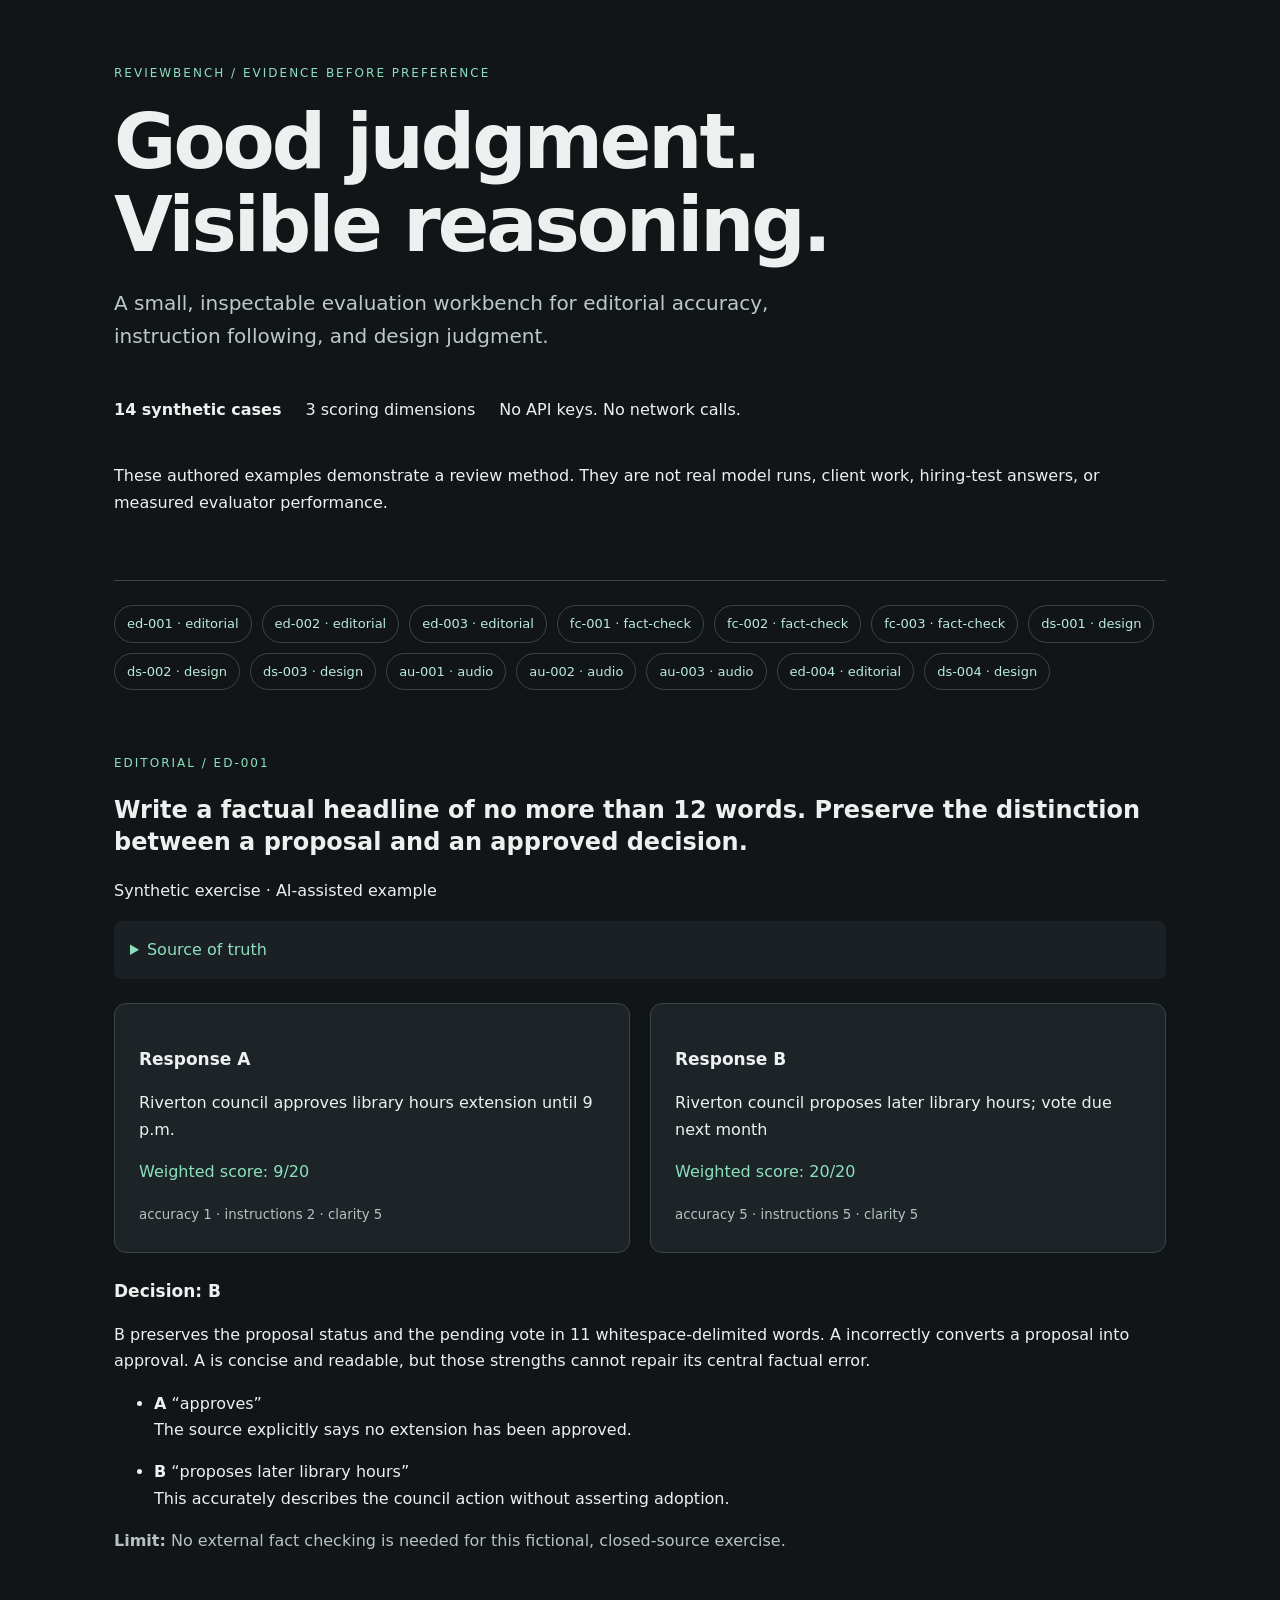
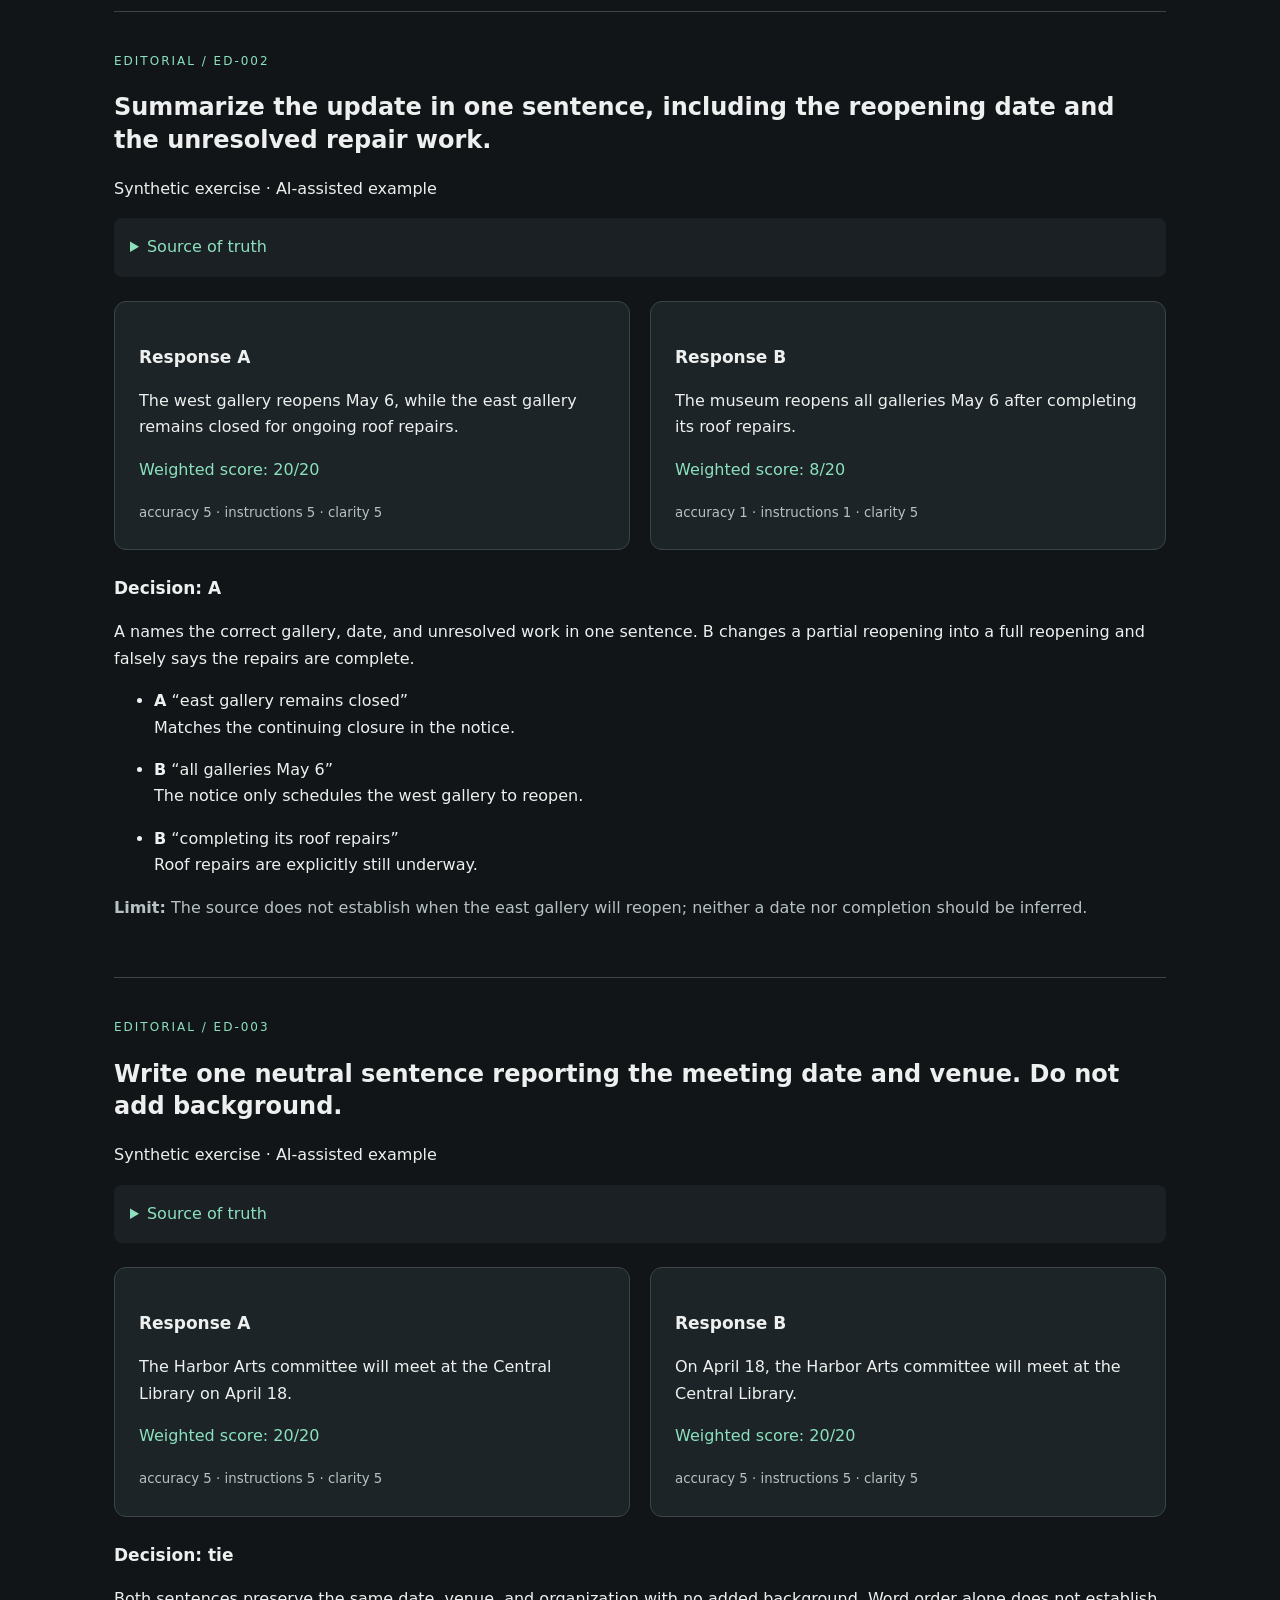
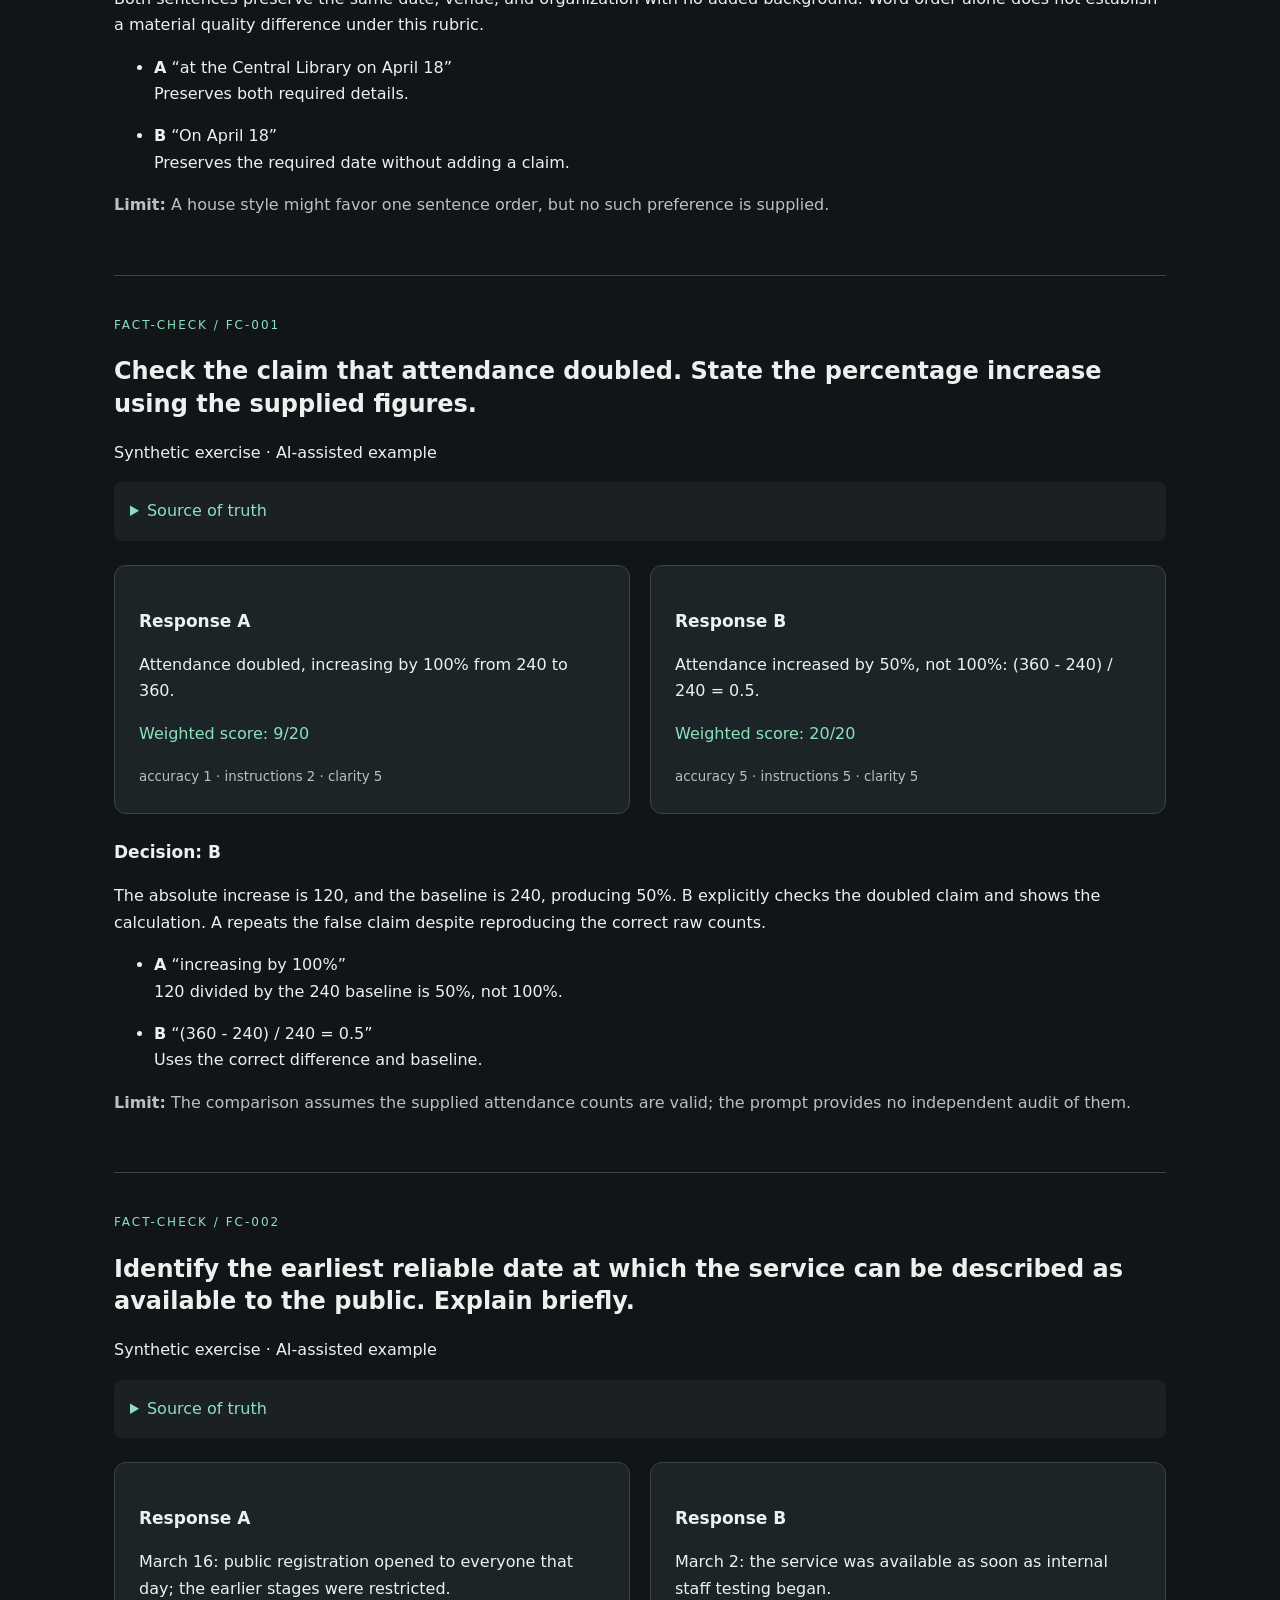
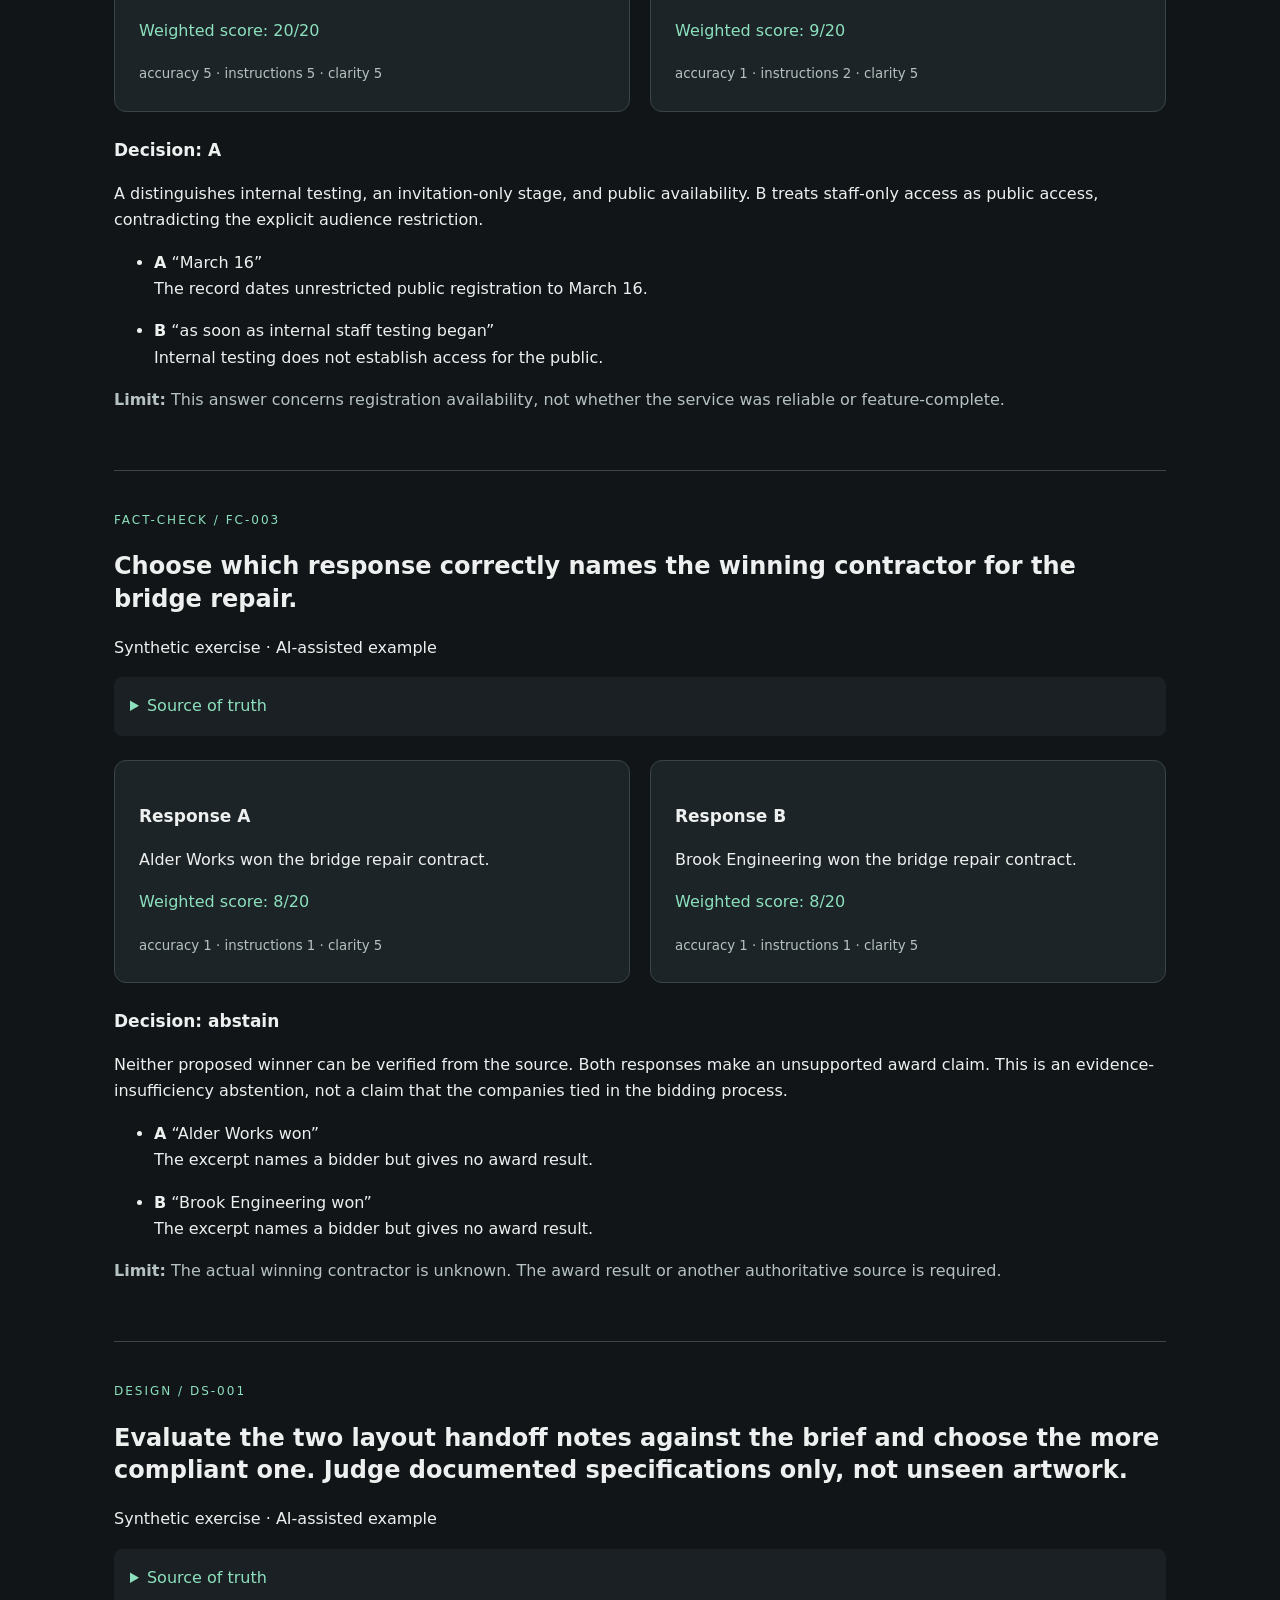
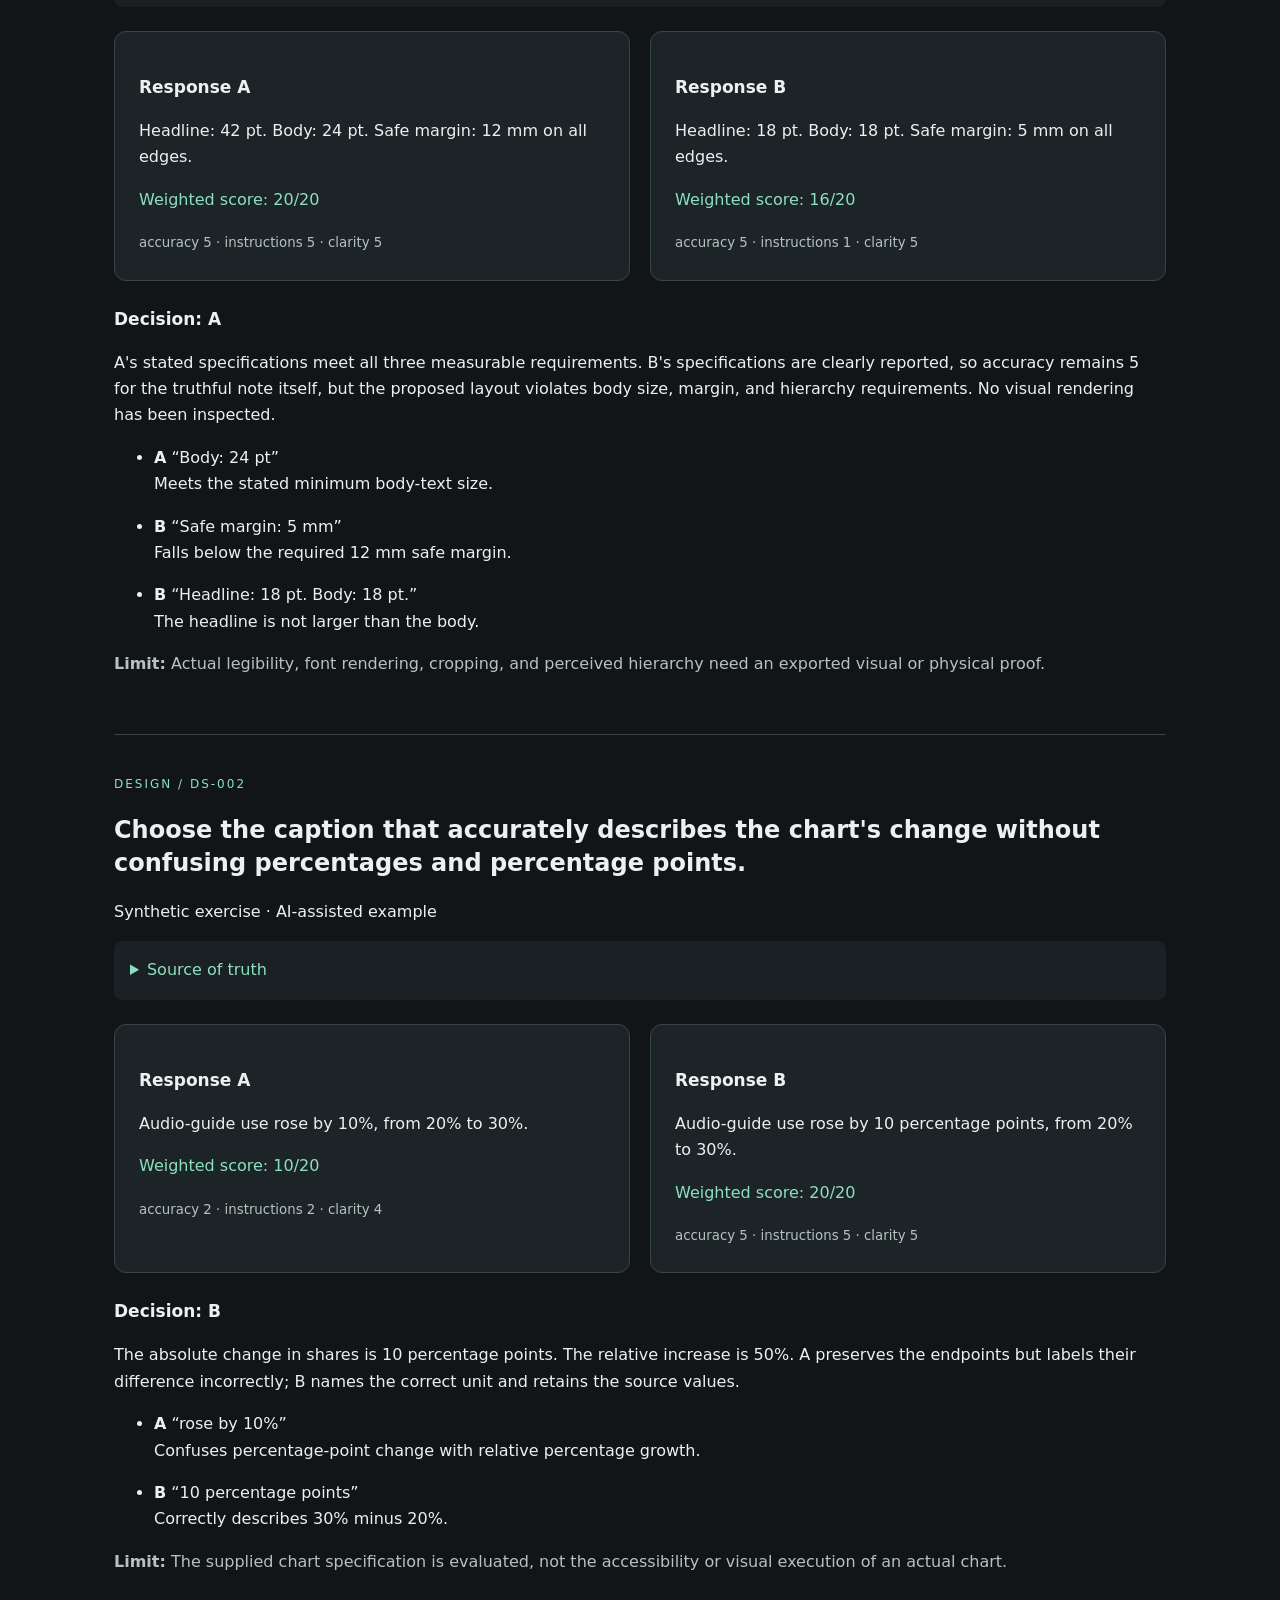
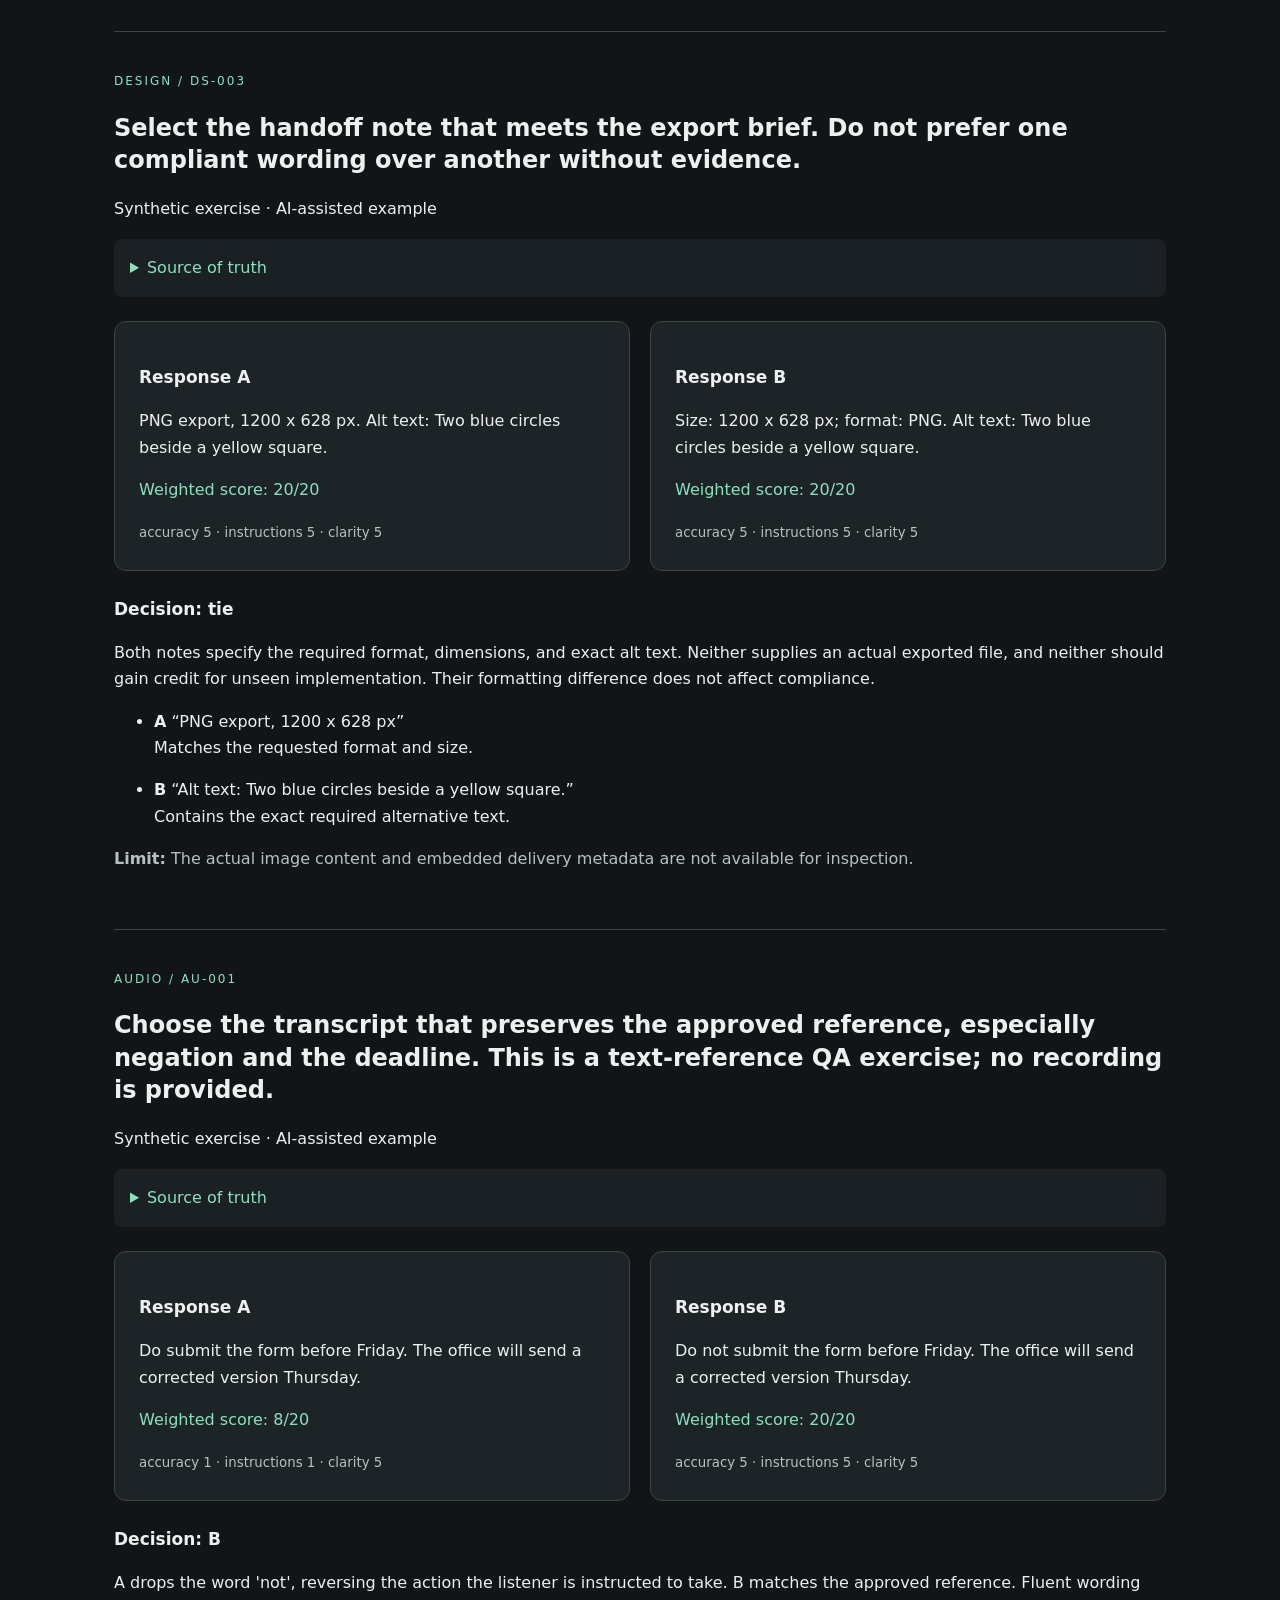
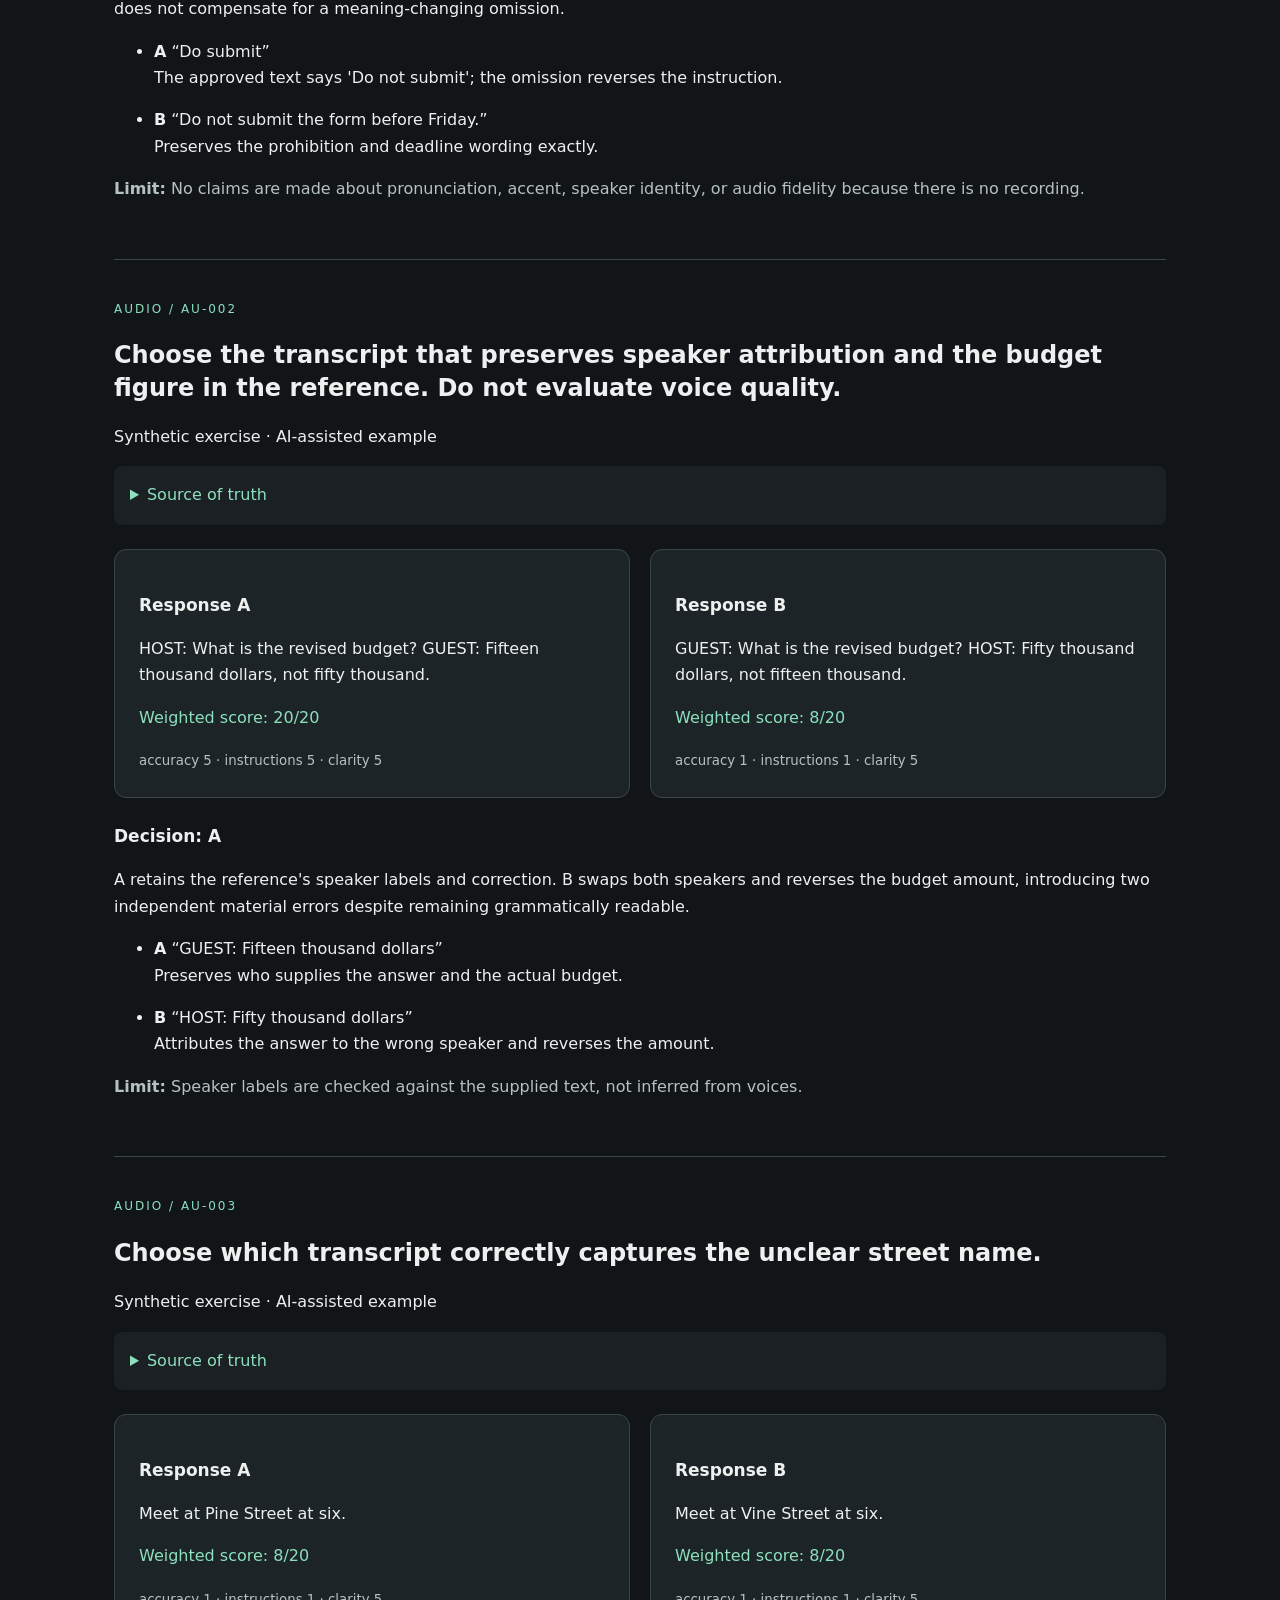
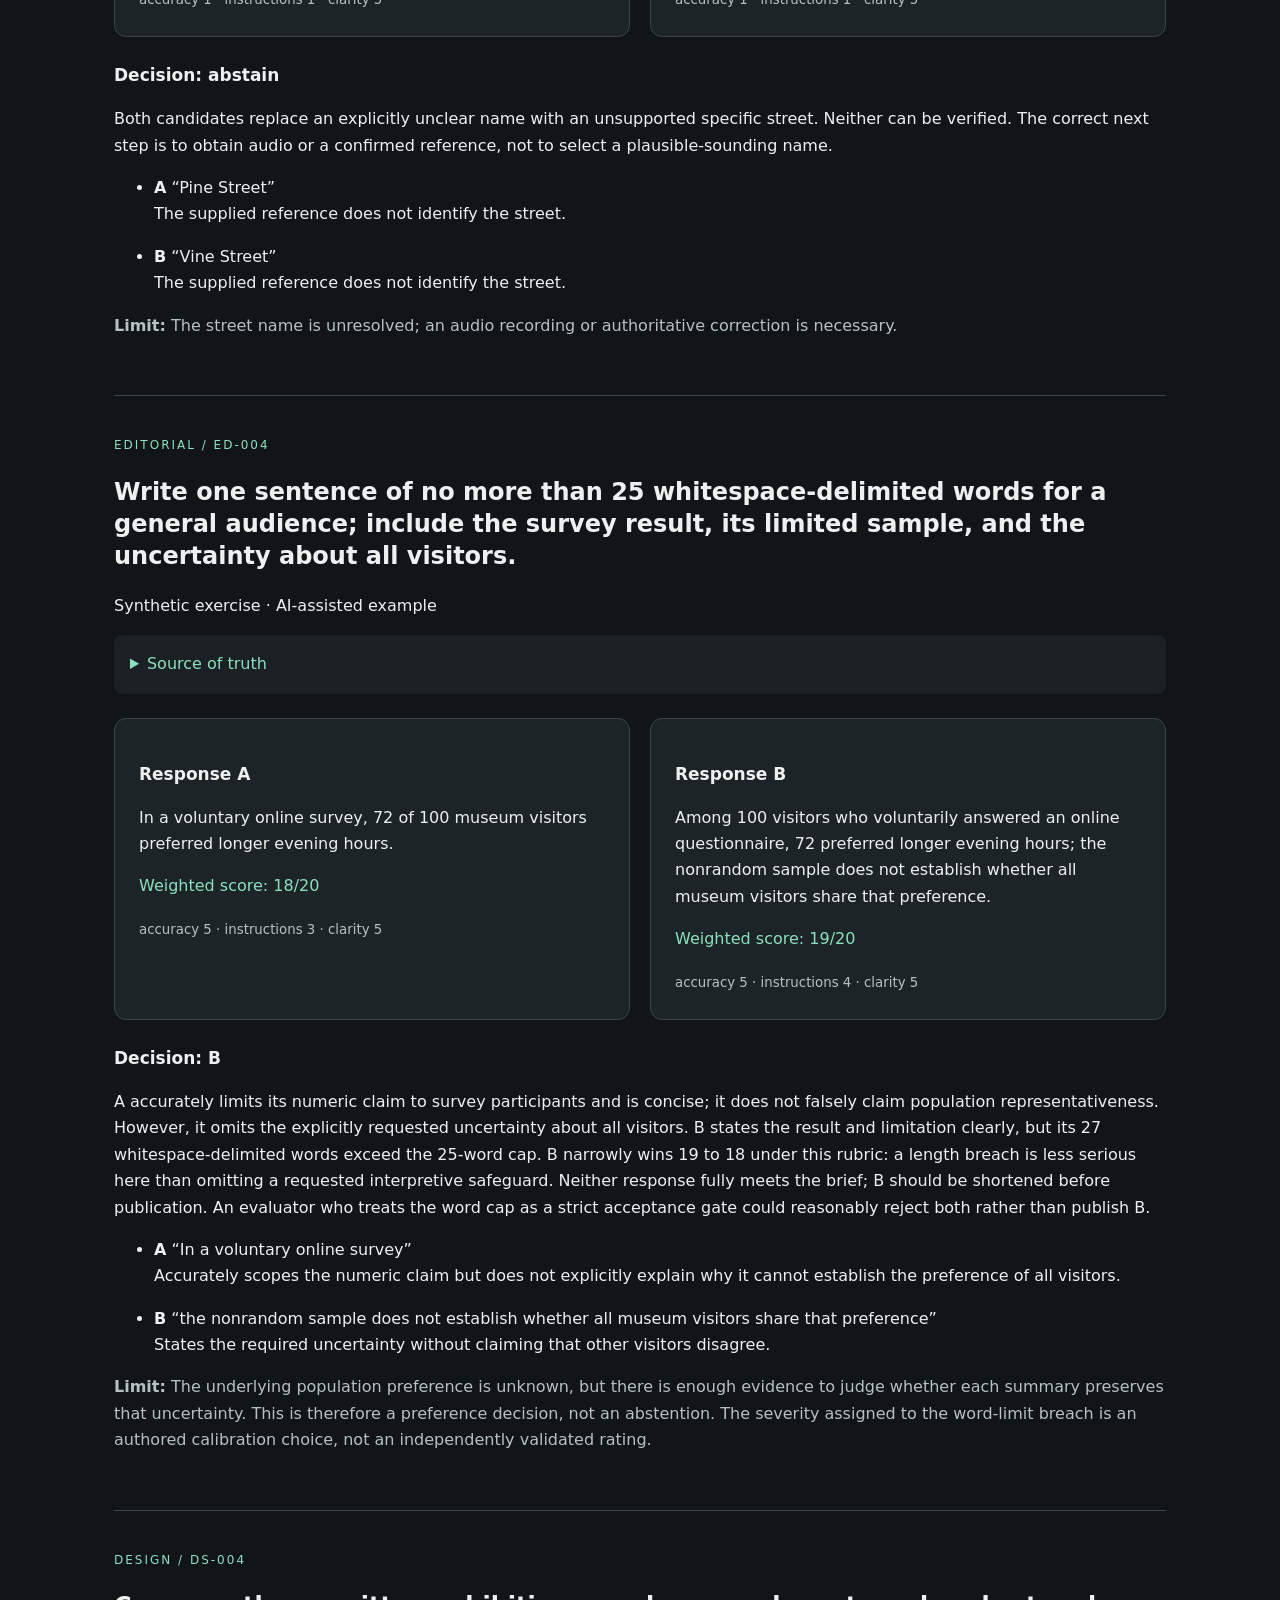
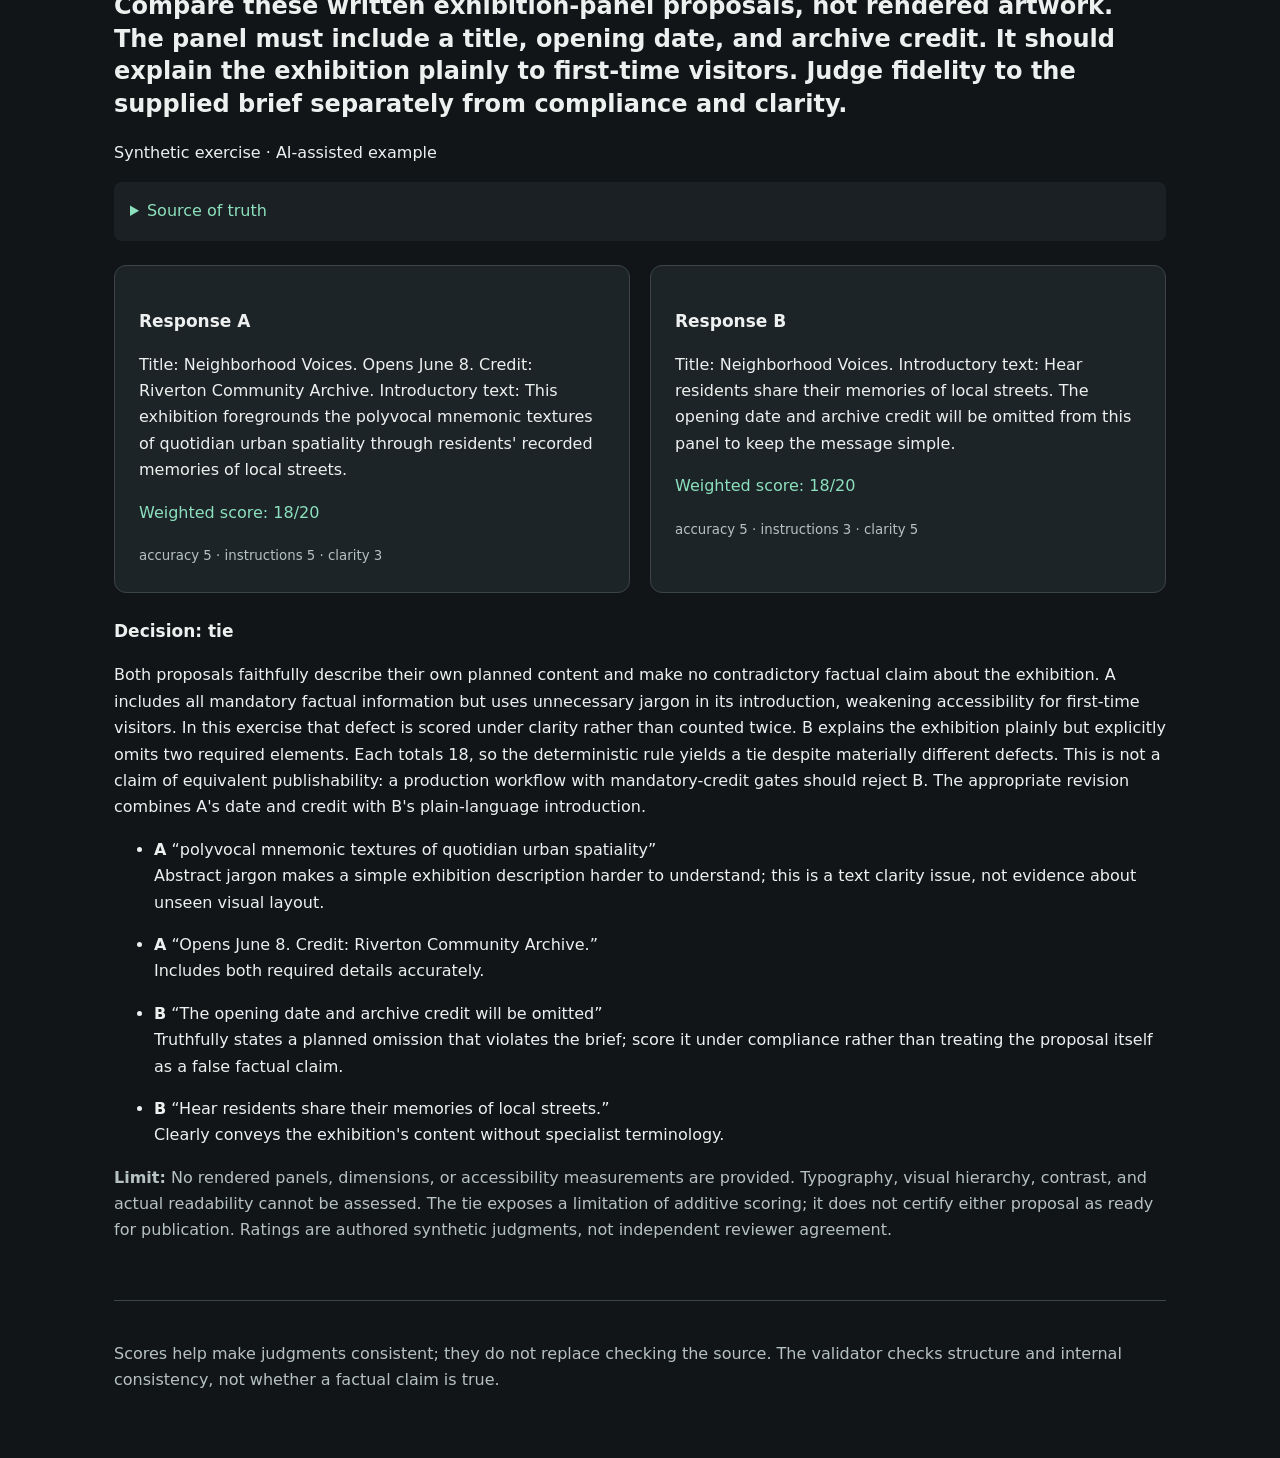
==== reports/index.html @ c3690363 "Add tested synthetic evaluation workbench and visual layout preflight" ====
<!doctype html><html lang="en"><head><meta charset="utf-8"><meta name="viewport" content="width=device-width,initial-scale=1"><title>ReviewBench | Evaluation evidence</title><style>
:root{color-scheme:dark}*{box-sizing:border-box}body{margin:0;background:#111518;color:#edf0ee;font:16px/1.65 system-ui,sans-serif}main{max-width:1100px;margin:auto;padding:64px 24px}header{padding-bottom:48px;border-bottom:1px solid #3b4546}h1{font-size:clamp(42px,7vw,76px);letter-spacing:-3px;line-height:1.1;margin:16px 0}h2{font-size:24px;line-height:1.35}h3{font-size:17px}.eyebrow,.score{color:#8ce0bd}.eyebrow{text-transform:uppercase;letter-spacing:2px;font-size:12px}.lede{max-width:700px;color:#bdc9c7;font-size:20px}.stats{display:flex;flex-wrap:wrap;gap:24px;padding:24px 0}article{padding:40px 0;border-bottom:1px solid #3b4546}.pair{display:grid;grid-template-columns:1fr 1fr;gap:20px;margin:24px 0}.response{background:#1c2427;border:1px solid #3b4546;border-radius:12px;padding:24px}p{white-space:pre-wrap}small,.uncertainty{color:#b6c2c0}details{background:#1a2023;padding:16px;border-radius:8px}summary{cursor:pointer;color:#8ce0bd}li{margin-bottom:16px}footer{padding-top:40px;color:#b6c2c0}nav{display:flex;flex-wrap:wrap;gap:10px;padding:24px 0}nav a{font-size:13px;color:#b9ecd6;text-decoration:none;border:1px solid #3b4546;border-radius:24px;padding:7px 12px}nav a:hover,nav a:focus{background:#2c4940}article{scroll-margin-top:20px}@media(max-width:650px){.pair{grid-template-columns:1fr}main{padding:32px 18px}h1{letter-spacing:-1px}}@media print{body{background:white;color:black}.response,details{background:white;color:black}article{break-inside:avoid}}
</style></head><body><main><header><div class="eyebrow">ReviewBench / Evidence before preference</div><h1>Good judgment.<br>Visible reasoning.</h1><p class="lede">A small, inspectable evaluation workbench for editorial accuracy, instruction following, and design judgment.</p><div class="stats"><b>14 synthetic cases</b><span>3 scoring dimensions</span><span>No API keys. No network calls.</span></div><p>These authored examples demonstrate a review method. They are not real model runs, client work, hiring-test answers, or measured evaluator performance.</p></header><nav aria-label="Cases"><a href="#ed-001">ed-001 · editorial</a><a href="#ed-002">ed-002 · editorial</a><a href="#ed-003">ed-003 · editorial</a><a href="#fc-001">fc-001 · fact-check</a><a href="#fc-002">fc-002 · fact-check</a><a href="#fc-003">fc-003 · fact-check</a><a href="#ds-001">ds-001 · design</a><a href="#ds-002">ds-002 · design</a><a href="#ds-003">ds-003 · design</a><a href="#au-001">au-001 · audio</a><a href="#au-002">au-002 · audio</a><a href="#au-003">au-003 · audio</a><a href="#ed-004">ed-004 · editorial</a><a href="#ds-004">ds-004 · design</a></nav><article id="ed-001"><div class="eyebrow">editorial / ed-001</div><h2>Write a factual headline of no more than 12 words. Preserve the distinction between a proposal and an approved decision.</h2><p>Synthetic exercise · AI-assisted example</p><details><summary>Source of truth</summary><p>Fictional council briefing: On Tuesday, the Riverton council proposed extending library hours to 9 p.m. A final vote is scheduled for next month. No extension has been approved.</p></details><div class="pair"><section class="response"><h3>Response A</h3><p>Riverton council approves library hours extension until 9 p.m.</p><p class="score">Weighted score: 9/20</p><small>accuracy 1 · instructions 2 · clarity 5</small></section><section class="response"><h3>Response B</h3><p>Riverton council proposes later library hours; vote due next month</p><p class="score">Weighted score: 20/20</p><small>accuracy 5 · instructions 5 · clarity 5</small></section></div><h3>Decision: B</h3><p>B preserves the proposal status and the pending vote in 11 whitespace-delimited words. A incorrectly converts a proposal into approval. A is concise and readable, but those strengths cannot repair its central factual error.</p><ul><li><b>A</b> <q>approves</q><br>The source explicitly says no extension has been approved.</li><li><b>B</b> <q>proposes later library hours</q><br>This accurately describes the council action without asserting adoption.</li></ul><p class="uncertainty"><b>Limit:</b> No external fact checking is needed for this fictional, closed-source exercise.</p></article><article id="ed-002"><div class="eyebrow">editorial / ed-002</div><h2>Summarize the update in one sentence, including the reopening date and the unresolved repair work.</h2><p>Synthetic exercise · AI-assisted example</p><details><summary>Source of truth</summary><p>Fictional museum notice: The west gallery will reopen on May 6. Roof repairs above the east gallery are still underway, and that gallery remains closed. The museum did not announce an east-gallery reopening date.</p></details><div class="pair"><section class="response"><h3>Response A</h3><p>The west gallery reopens May 6, while the east gallery remains closed for ongoing roof repairs.</p><p class="score">Weighted score: 20/20</p><small>accuracy 5 · instructions 5 · clarity 5</small></section><section class="response"><h3>Response B</h3><p>The museum reopens all galleries May 6 after completing its roof repairs.</p><p class="score">Weighted score: 8/20</p><small>accuracy 1 · instructions 1 · clarity 5</small></section></div><h3>Decision: A</h3><p>A names the correct gallery, date, and unresolved work in one sentence. B changes a partial reopening into a full reopening and falsely says the repairs are complete.</p><ul><li><b>A</b> <q>east gallery remains closed</q><br>Matches the continuing closure in the notice.</li><li><b>B</b> <q>all galleries May 6</q><br>The notice only schedules the west gallery to reopen.</li><li><b>B</b> <q>completing its roof repairs</q><br>Roof repairs are explicitly still underway.</li></ul><p class="uncertainty"><b>Limit:</b> The source does not establish when the east gallery will reopen; neither a date nor completion should be inferred.</p></article><article id="ed-003"><div class="eyebrow">editorial / ed-003</div><h2>Write one neutral sentence reporting the meeting date and venue. Do not add background.</h2><p>Synthetic exercise · AI-assisted example</p><details><summary>Source of truth</summary><p>Fictional event listing: The Harbor Arts committee meets April 18 at the Central Library.</p></details><div class="pair"><section class="response"><h3>Response A</h3><p>The Harbor Arts committee will meet at the Central Library on April 18.</p><p class="score">Weighted score: 20/20</p><small>accuracy 5 · instructions 5 · clarity 5</small></section><section class="response"><h3>Response B</h3><p>On April 18, the Harbor Arts committee will meet at the Central Library.</p><p class="score">Weighted score: 20/20</p><small>accuracy 5 · instructions 5 · clarity 5</small></section></div><h3>Decision: tie</h3><p>Both sentences preserve the same date, venue, and organization with no added background. Word order alone does not establish a material quality difference under this rubric.</p><ul><li><b>A</b> <q>at the Central Library on April 18</q><br>Preserves both required details.</li><li><b>B</b> <q>On April 18</q><br>Preserves the required date without adding a claim.</li></ul><p class="uncertainty"><b>Limit:</b> A house style might favor one sentence order, but no such preference is supplied.</p></article><article id="fc-001"><div class="eyebrow">fact-check / fc-001</div><h2>Check the claim that attendance doubled. State the percentage increase using the supplied figures.</h2><p>Synthetic exercise · AI-assisted example</p><details><summary>Source of truth</summary><p>Fictional attendance table: Last year, 240 visitors attended. This year, 360 visitors attended. Both counts cover the same event and duration.</p></details><div class="pair"><section class="response"><h3>Response A</h3><p>Attendance doubled, increasing by 100% from 240 to 360.</p><p class="score">Weighted score: 9/20</p><small>accuracy 1 · instructions 2 · clarity 5</small></section><section class="response"><h3>Response B</h3><p>Attendance increased by 50%, not 100%: (360 - 240) / 240 = 0.5.</p><p class="score">Weighted score: 20/20</p><small>accuracy 5 · instructions 5 · clarity 5</small></section></div><h3>Decision: B</h3><p>The absolute increase is 120, and the baseline is 240, producing 50%. B explicitly checks the doubled claim and shows the calculation. A repeats the false claim despite reproducing the correct raw counts.</p><ul><li><b>A</b> <q>increasing by 100%</q><br>120 divided by the 240 baseline is 50%, not 100%.</li><li><b>B</b> <q>(360 - 240) / 240 = 0.5</q><br>Uses the correct difference and baseline.</li></ul><p class="uncertainty"><b>Limit:</b> The comparison assumes the supplied attendance counts are valid; the prompt provides no independent audit of them.</p></article><article id="fc-002"><div class="eyebrow">fact-check / fc-002</div><h2>Identify the earliest reliable date at which the service can be described as available to the public. Explain briefly.</h2><p>Synthetic exercise · AI-assisted example</p><details><summary>Source of truth</summary><p>Fictional project record: March 2, internal staff testing began. March 9, selected invited volunteers received access. March 16, public registration opened to everyone. All dates are in the same year.</p></details><div class="pair"><section class="response"><h3>Response A</h3><p>March 16: public registration opened to everyone that day; the earlier stages were restricted.</p><p class="score">Weighted score: 20/20</p><small>accuracy 5 · instructions 5 · clarity 5</small></section><section class="response"><h3>Response B</h3><p>March 2: the service was available as soon as internal staff testing began.</p><p class="score">Weighted score: 9/20</p><small>accuracy 1 · instructions 2 · clarity 5</small></section></div><h3>Decision: A</h3><p>A distinguishes internal testing, an invitation-only stage, and public availability. B treats staff-only access as public access, contradicting the explicit audience restriction.</p><ul><li><b>A</b> <q>March 16</q><br>The record dates unrestricted public registration to March 16.</li><li><b>B</b> <q>as soon as internal staff testing began</q><br>Internal testing does not establish access for the public.</li></ul><p class="uncertainty"><b>Limit:</b> This answer concerns registration availability, not whether the service was reliable or feature-complete.</p></article><article id="fc-003"><div class="eyebrow">fact-check / fc-003</div><h2>Choose which response correctly names the winning contractor for the bridge repair.</h2><p>Synthetic exercise · AI-assisted example</p><details><summary>Source of truth</summary><p>Fictional procurement notice: Alder Works and Brook Engineering submitted bids. The award committee met Thursday. The excerpt ends before the decision and contains no award result.</p></details><div class="pair"><section class="response"><h3>Response A</h3><p>Alder Works won the bridge repair contract.</p><p class="score">Weighted score: 8/20</p><small>accuracy 1 · instructions 1 · clarity 5</small></section><section class="response"><h3>Response B</h3><p>Brook Engineering won the bridge repair contract.</p><p class="score">Weighted score: 8/20</p><small>accuracy 1 · instructions 1 · clarity 5</small></section></div><h3>Decision: abstain</h3><p>Neither proposed winner can be verified from the source. Both responses make an unsupported award claim. This is an evidence-insufficiency abstention, not a claim that the companies tied in the bidding process.</p><ul><li><b>A</b> <q>Alder Works won</q><br>The excerpt names a bidder but gives no award result.</li><li><b>B</b> <q>Brook Engineering won</q><br>The excerpt names a bidder but gives no award result.</li></ul><p class="uncertainty"><b>Limit:</b> The actual winning contractor is unknown. The award result or another authoritative source is required.</p></article><article id="ds-001"><div class="eyebrow">design / ds-001</div><h2>Evaluate the two layout handoff notes against the brief and choose the more compliant one. Judge documented specifications only, not unseen artwork.</h2><p>Synthetic exercise · AI-assisted example</p><details><summary>Source of truth</summary><p>Fictional poster brief: Use a 24-point minimum for body text, a 12 mm safe margin, and a distinct headline larger than the body. Candidate notes are the only available evidence.</p></details><div class="pair"><section class="response"><h3>Response A</h3><p>Headline: 42 pt. Body: 24 pt. Safe margin: 12 mm on all edges.</p><p class="score">Weighted score: 20/20</p><small>accuracy 5 · instructions 5 · clarity 5</small></section><section class="response"><h3>Response B</h3><p>Headline: 18 pt. Body: 18 pt. Safe margin: 5 mm on all edges.</p><p class="score">Weighted score: 16/20</p><small>accuracy 5 · instructions 1 · clarity 5</small></section></div><h3>Decision: A</h3><p>A&#x27;s stated specifications meet all three measurable requirements. B&#x27;s specifications are clearly reported, so accuracy remains 5 for the truthful note itself, but the proposed layout violates body size, margin, and hierarchy requirements. No visual rendering has been inspected.</p><ul><li><b>A</b> <q>Body: 24 pt</q><br>Meets the stated minimum body-text size.</li><li><b>B</b> <q>Safe margin: 5 mm</q><br>Falls below the required 12 mm safe margin.</li><li><b>B</b> <q>Headline: 18 pt. Body: 18 pt.</q><br>The headline is not larger than the body.</li></ul><p class="uncertainty"><b>Limit:</b> Actual legibility, font rendering, cropping, and perceived hierarchy need an exported visual or physical proof.</p></article><article id="ds-002"><div class="eyebrow">design / ds-002</div><h2>Choose the caption that accurately describes the chart&#x27;s change without confusing percentages and percentage points.</h2><p>Synthetic exercise · AI-assisted example</p><details><summary>Source of truth</summary><p>Fictional chart specification: The share of visitors using audio guides rises from 20% in 2024 to 30% in 2025. The chart&#x27;s y-axis is labeled Share of visitors (%).</p></details><div class="pair"><section class="response"><h3>Response A</h3><p>Audio-guide use rose by 10%, from 20% to 30%.</p><p class="score">Weighted score: 10/20</p><small>accuracy 2 · instructions 2 · clarity 4</small></section><section class="response"><h3>Response B</h3><p>Audio-guide use rose by 10 percentage points, from 20% to 30%.</p><p class="score">Weighted score: 20/20</p><small>accuracy 5 · instructions 5 · clarity 5</small></section></div><h3>Decision: B</h3><p>The absolute change in shares is 10 percentage points. The relative increase is 50%. A preserves the endpoints but labels their difference incorrectly; B names the correct unit and retains the source values.</p><ul><li><b>A</b> <q>rose by 10%</q><br>Confuses percentage-point change with relative percentage growth.</li><li><b>B</b> <q>10 percentage points</q><br>Correctly describes 30% minus 20%.</li></ul><p class="uncertainty"><b>Limit:</b> The supplied chart specification is evaluated, not the accessibility or visual execution of an actual chart.</p></article><article id="ds-003"><div class="eyebrow">design / ds-003</div><h2>Select the handoff note that meets the export brief. Do not prefer one compliant wording over another without evidence.</h2><p>Synthetic exercise · AI-assisted example</p><details><summary>Source of truth</summary><p>Fictional digital-card brief: Export at 1200 by 628 pixels as PNG. Include the exact alt text: Two blue circles beside a yellow square. The brief specifies no other export settings.</p></details><div class="pair"><section class="response"><h3>Response A</h3><p>PNG export, 1200 x 628 px. Alt text: Two blue circles beside a yellow square.</p><p class="score">Weighted score: 20/20</p><small>accuracy 5 · instructions 5 · clarity 5</small></section><section class="response"><h3>Response B</h3><p>Size: 1200 x 628 px; format: PNG. Alt text: Two blue circles beside a yellow square.</p><p class="score">Weighted score: 20/20</p><small>accuracy 5 · instructions 5 · clarity 5</small></section></div><h3>Decision: tie</h3><p>Both notes specify the required format, dimensions, and exact alt text. Neither supplies an actual exported file, and neither should gain credit for unseen implementation. Their formatting difference does not affect compliance.</p><ul><li><b>A</b> <q>PNG export, 1200 x 628 px</q><br>Matches the requested format and size.</li><li><b>B</b> <q>Alt text: Two blue circles beside a yellow square.</q><br>Contains the exact required alternative text.</li></ul><p class="uncertainty"><b>Limit:</b> The actual image content and embedded delivery metadata are not available for inspection.</p></article><article id="au-001"><div class="eyebrow">audio / au-001</div><h2>Choose the transcript that preserves the approved reference, especially negation and the deadline. This is a text-reference QA exercise; no recording is provided.</h2><p>Synthetic exercise · AI-assisted example</p><details><summary>Source of truth</summary><p>Fictional approved transcript: Do not submit the form before Friday. The office will send a corrected version Thursday.</p></details><div class="pair"><section class="response"><h3>Response A</h3><p>Do submit the form before Friday. The office will send a corrected version Thursday.</p><p class="score">Weighted score: 8/20</p><small>accuracy 1 · instructions 1 · clarity 5</small></section><section class="response"><h3>Response B</h3><p>Do not submit the form before Friday. The office will send a corrected version Thursday.</p><p class="score">Weighted score: 20/20</p><small>accuracy 5 · instructions 5 · clarity 5</small></section></div><h3>Decision: B</h3><p>A drops the word &#x27;not&#x27;, reversing the action the listener is instructed to take. B matches the approved reference. Fluent wording does not compensate for a meaning-changing omission.</p><ul><li><b>A</b> <q>Do submit</q><br>The approved text says &#x27;Do not submit&#x27;; the omission reverses the instruction.</li><li><b>B</b> <q>Do not submit the form before Friday.</q><br>Preserves the prohibition and deadline wording exactly.</li></ul><p class="uncertainty"><b>Limit:</b> No claims are made about pronunciation, accent, speaker identity, or audio fidelity because there is no recording.</p></article><article id="au-002"><div class="eyebrow">audio / au-002</div><h2>Choose the transcript that preserves speaker attribution and the budget figure in the reference. Do not evaluate voice quality.</h2><p>Synthetic exercise · AI-assisted example</p><details><summary>Source of truth</summary><p>Fictional approved dialogue: HOST: What is the revised budget? GUEST: Fifteen thousand dollars, not fifty thousand.</p></details><div class="pair"><section class="response"><h3>Response A</h3><p>HOST: What is the revised budget? GUEST: Fifteen thousand dollars, not fifty thousand.</p><p class="score">Weighted score: 20/20</p><small>accuracy 5 · instructions 5 · clarity 5</small></section><section class="response"><h3>Response B</h3><p>GUEST: What is the revised budget? HOST: Fifty thousand dollars, not fifteen thousand.</p><p class="score">Weighted score: 8/20</p><small>accuracy 1 · instructions 1 · clarity 5</small></section></div><h3>Decision: A</h3><p>A retains the reference&#x27;s speaker labels and correction. B swaps both speakers and reverses the budget amount, introducing two independent material errors despite remaining grammatically readable.</p><ul><li><b>A</b> <q>GUEST: Fifteen thousand dollars</q><br>Preserves who supplies the answer and the actual budget.</li><li><b>B</b> <q>HOST: Fifty thousand dollars</q><br>Attributes the answer to the wrong speaker and reverses the amount.</li></ul><p class="uncertainty"><b>Limit:</b> Speaker labels are checked against the supplied text, not inferred from voices.</p></article><article id="au-003"><div class="eyebrow">audio / au-003</div><h2>Choose which transcript correctly captures the unclear street name.</h2><p>Synthetic exercise · AI-assisted example</p><details><summary>Source of truth</summary><p>Fictional approved partial transcript: Meet at [unclear street name] at six. No audio, spelling confirmation, geographic context, or full reference is supplied.</p></details><div class="pair"><section class="response"><h3>Response A</h3><p>Meet at Pine Street at six.</p><p class="score">Weighted score: 8/20</p><small>accuracy 1 · instructions 1 · clarity 5</small></section><section class="response"><h3>Response B</h3><p>Meet at Vine Street at six.</p><p class="score">Weighted score: 8/20</p><small>accuracy 1 · instructions 1 · clarity 5</small></section></div><h3>Decision: abstain</h3><p>Both candidates replace an explicitly unclear name with an unsupported specific street. Neither can be verified. The correct next step is to obtain audio or a confirmed reference, not to select a plausible-sounding name.</p><ul><li><b>A</b> <q>Pine Street</q><br>The supplied reference does not identify the street.</li><li><b>B</b> <q>Vine Street</q><br>The supplied reference does not identify the street.</li></ul><p class="uncertainty"><b>Limit:</b> The street name is unresolved; an audio recording or authoritative correction is necessary.</p></article><article id="ed-004"><div class="eyebrow">editorial / ed-004</div><h2>Write one sentence of no more than 25 whitespace-delimited words for a general audience; include the survey result, its limited sample, and the uncertainty about all visitors.</h2><p>Synthetic exercise · AI-assisted example</p><details><summary>Source of truth</summary><p>Fictional museum survey: 72 of 100 visitors who voluntarily answered an online questionnaire preferred longer evening hours. Participation was optional and the sample was not randomly selected. The museum cannot establish the preference of all visitors from these responses.</p></details><div class="pair"><section class="response"><h3>Response A</h3><p>In a voluntary online survey, 72 of 100 museum visitors preferred longer evening hours.</p><p class="score">Weighted score: 18/20</p><small>accuracy 5 · instructions 3 · clarity 5</small></section><section class="response"><h3>Response B</h3><p>Among 100 visitors who voluntarily answered an online questionnaire, 72 preferred longer evening hours; the nonrandom sample does not establish whether all museum visitors share that preference.</p><p class="score">Weighted score: 19/20</p><small>accuracy 5 · instructions 4 · clarity 5</small></section></div><h3>Decision: B</h3><p>A accurately limits its numeric claim to survey participants and is concise; it does not falsely claim population representativeness. However, it omits the explicitly requested uncertainty about all visitors. B states the result and limitation clearly, but its 27 whitespace-delimited words exceed the 25-word cap. B narrowly wins 19 to 18 under this rubric: a length breach is less serious here than omitting a requested interpretive safeguard. Neither response fully meets the brief; B should be shortened before publication. An evaluator who treats the word cap as a strict acceptance gate could reasonably reject both rather than publish B.</p><ul><li><b>A</b> <q>In a voluntary online survey</q><br>Accurately scopes the numeric claim but does not explicitly explain why it cannot establish the preference of all visitors.</li><li><b>B</b> <q>the nonrandom sample does not establish whether all museum visitors share that preference</q><br>States the required uncertainty without claiming that other visitors disagree.</li></ul><p class="uncertainty"><b>Limit:</b> The underlying population preference is unknown, but there is enough evidence to judge whether each summary preserves that uncertainty. This is therefore a preference decision, not an abstention. The severity assigned to the word-limit breach is an authored calibration choice, not an independently validated rating.</p></article><article id="ds-004"><div class="eyebrow">design / ds-004</div><h2>Compare these written exhibition-panel proposals, not rendered artwork. The panel must include a title, opening date, and archive credit. It should explain the exhibition plainly to first-time visitors. Judge fidelity to the supplied brief separately from compliance and clarity.</h2><p>Synthetic exercise · AI-assisted example</p><details><summary>Source of truth</summary><p>Fictional exhibition brief: Title: Neighborhood Voices. Opening date: June 8. Required credit: Riverton Community Archive. The exhibition presents residents&#x27; recorded memories of local streets. The supplied brief does not specify typeface, font size, colors, or physical dimensions.</p></details><div class="pair"><section class="response"><h3>Response A</h3><p>Title: Neighborhood Voices. Opens June 8. Credit: Riverton Community Archive. Introductory text: This exhibition foregrounds the polyvocal mnemonic textures of quotidian urban spatiality through residents&#x27; recorded memories of local streets.</p><p class="score">Weighted score: 18/20</p><small>accuracy 5 · instructions 5 · clarity 3</small></section><section class="response"><h3>Response B</h3><p>Title: Neighborhood Voices. Introductory text: Hear residents share their memories of local streets. The opening date and archive credit will be omitted from this panel to keep the message simple.</p><p class="score">Weighted score: 18/20</p><small>accuracy 5 · instructions 3 · clarity 5</small></section></div><h3>Decision: tie</h3><p>Both proposals faithfully describe their own planned content and make no contradictory factual claim about the exhibition. A includes all mandatory factual information but uses unnecessary jargon in its introduction, weakening accessibility for first-time visitors. In this exercise that defect is scored under clarity rather than counted twice. B explains the exhibition plainly but explicitly omits two required elements. Each totals 18, so the deterministic rule yields a tie despite materially different defects. This is not a claim of equivalent publishability: a production workflow with mandatory-credit gates should reject B. The appropriate revision combines A&#x27;s date and credit with B&#x27;s plain-language introduction.</p><ul><li><b>A</b> <q>polyvocal mnemonic textures of quotidian urban spatiality</q><br>Abstract jargon makes a simple exhibition description harder to understand; this is a text clarity issue, not evidence about unseen visual layout.</li><li><b>A</b> <q>Opens June 8. Credit: Riverton Community Archive.</q><br>Includes both required details accurately.</li><li><b>B</b> <q>The opening date and archive credit will be omitted</q><br>Truthfully states a planned omission that violates the brief; score it under compliance rather than treating the proposal itself as a false factual claim.</li><li><b>B</b> <q>Hear residents share their memories of local streets.</q><br>Clearly conveys the exhibition&#x27;s content without specialist terminology.</li></ul><p class="uncertainty"><b>Limit:</b> No rendered panels, dimensions, or accessibility measurements are provided. Typography, visual hierarchy, contrast, and actual readability cannot be assessed. The tie exposes a limitation of additive scoring; it does not certify either proposal as ready for publication. Ratings are authored synthetic judgments, not independent reviewer agreement.</p></article><footer>Scores help make judgments consistent; they do not replace checking the source. The validator checks structure and internal consistency, not whether a factual claim is true.</footer></main></body></html>
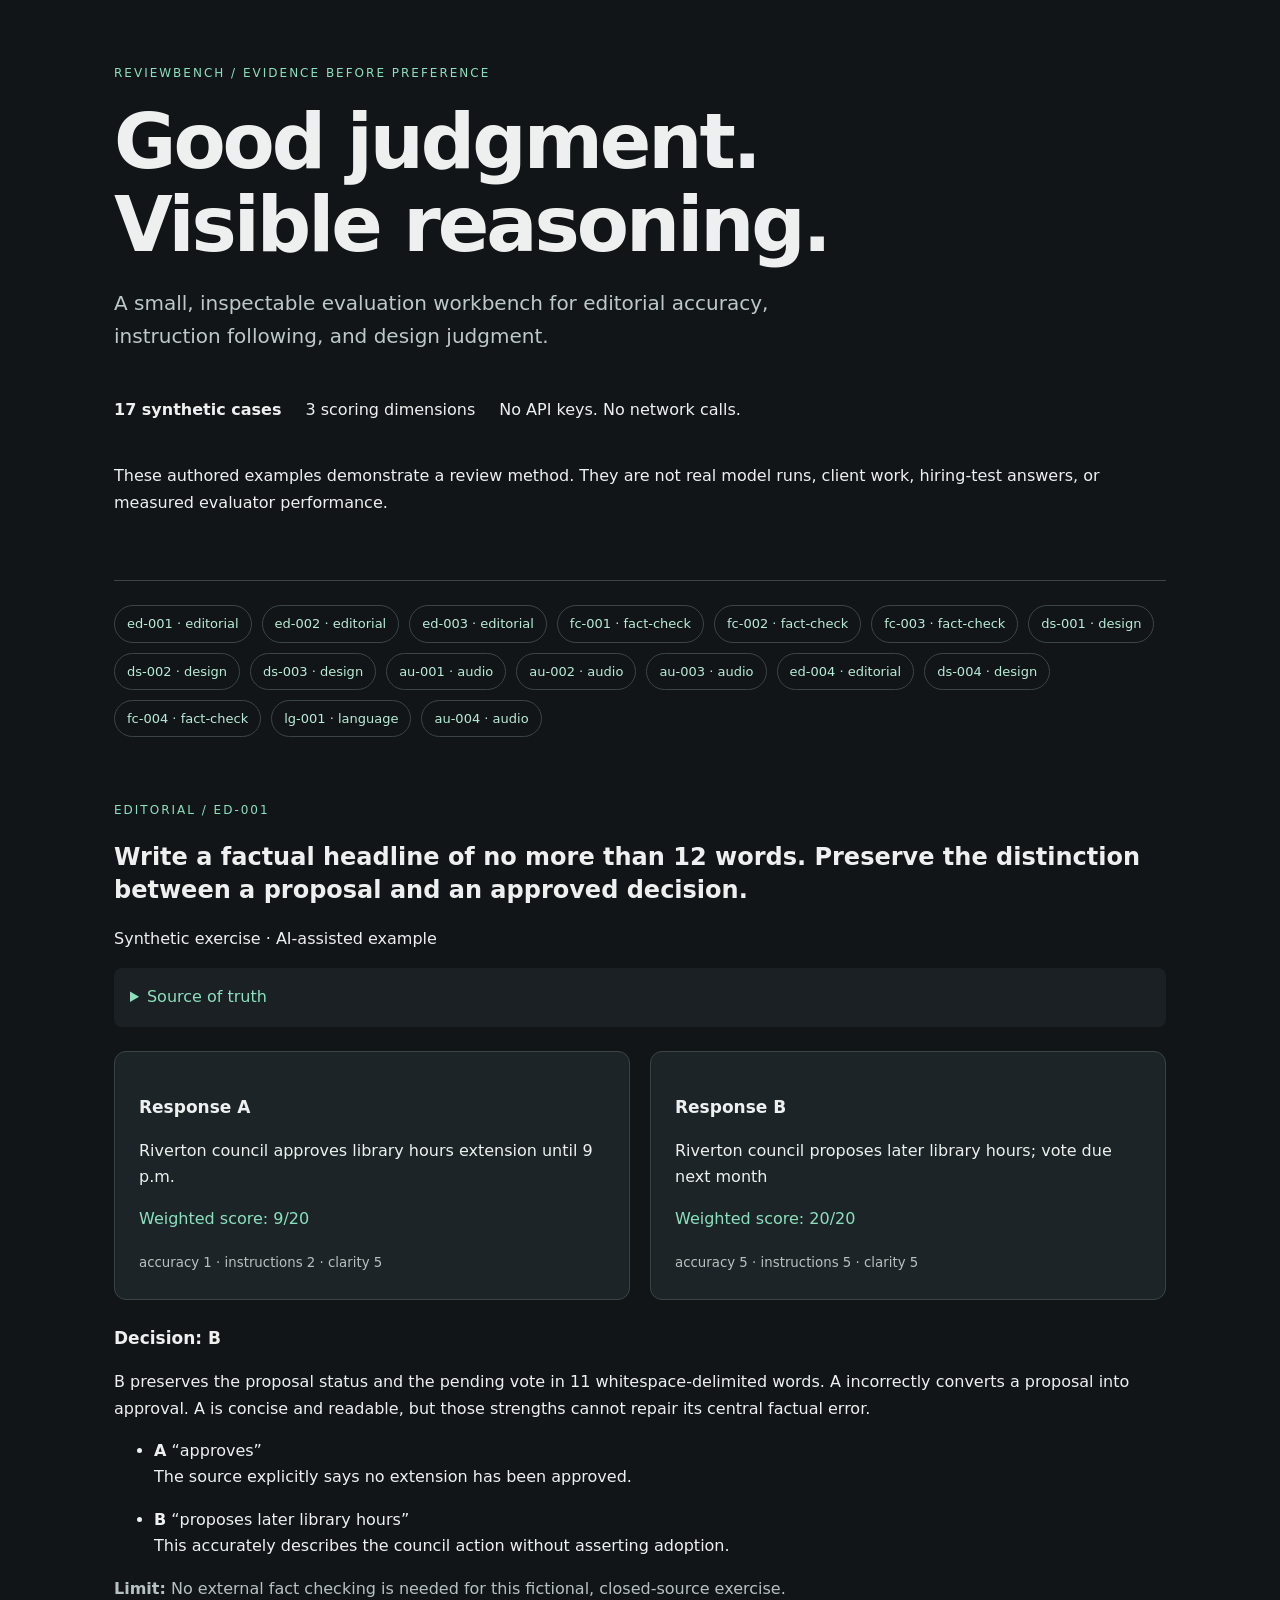
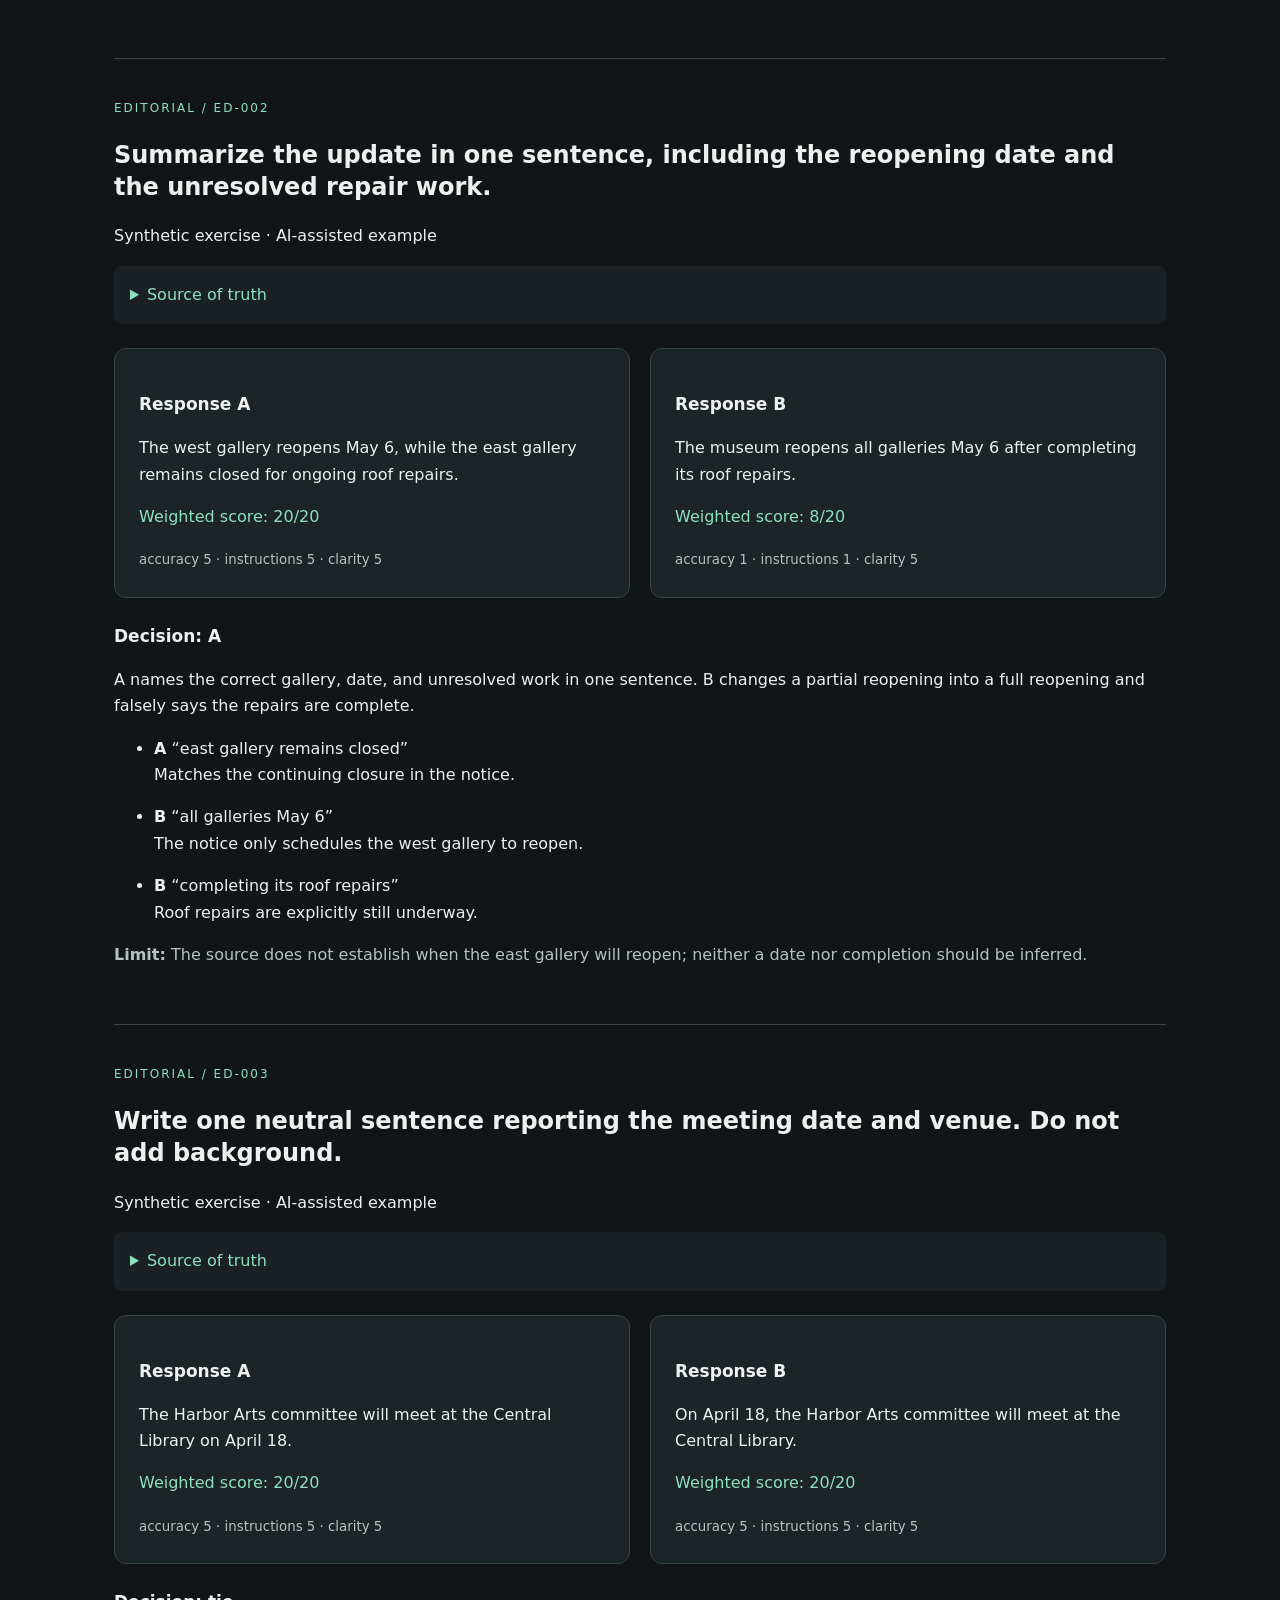
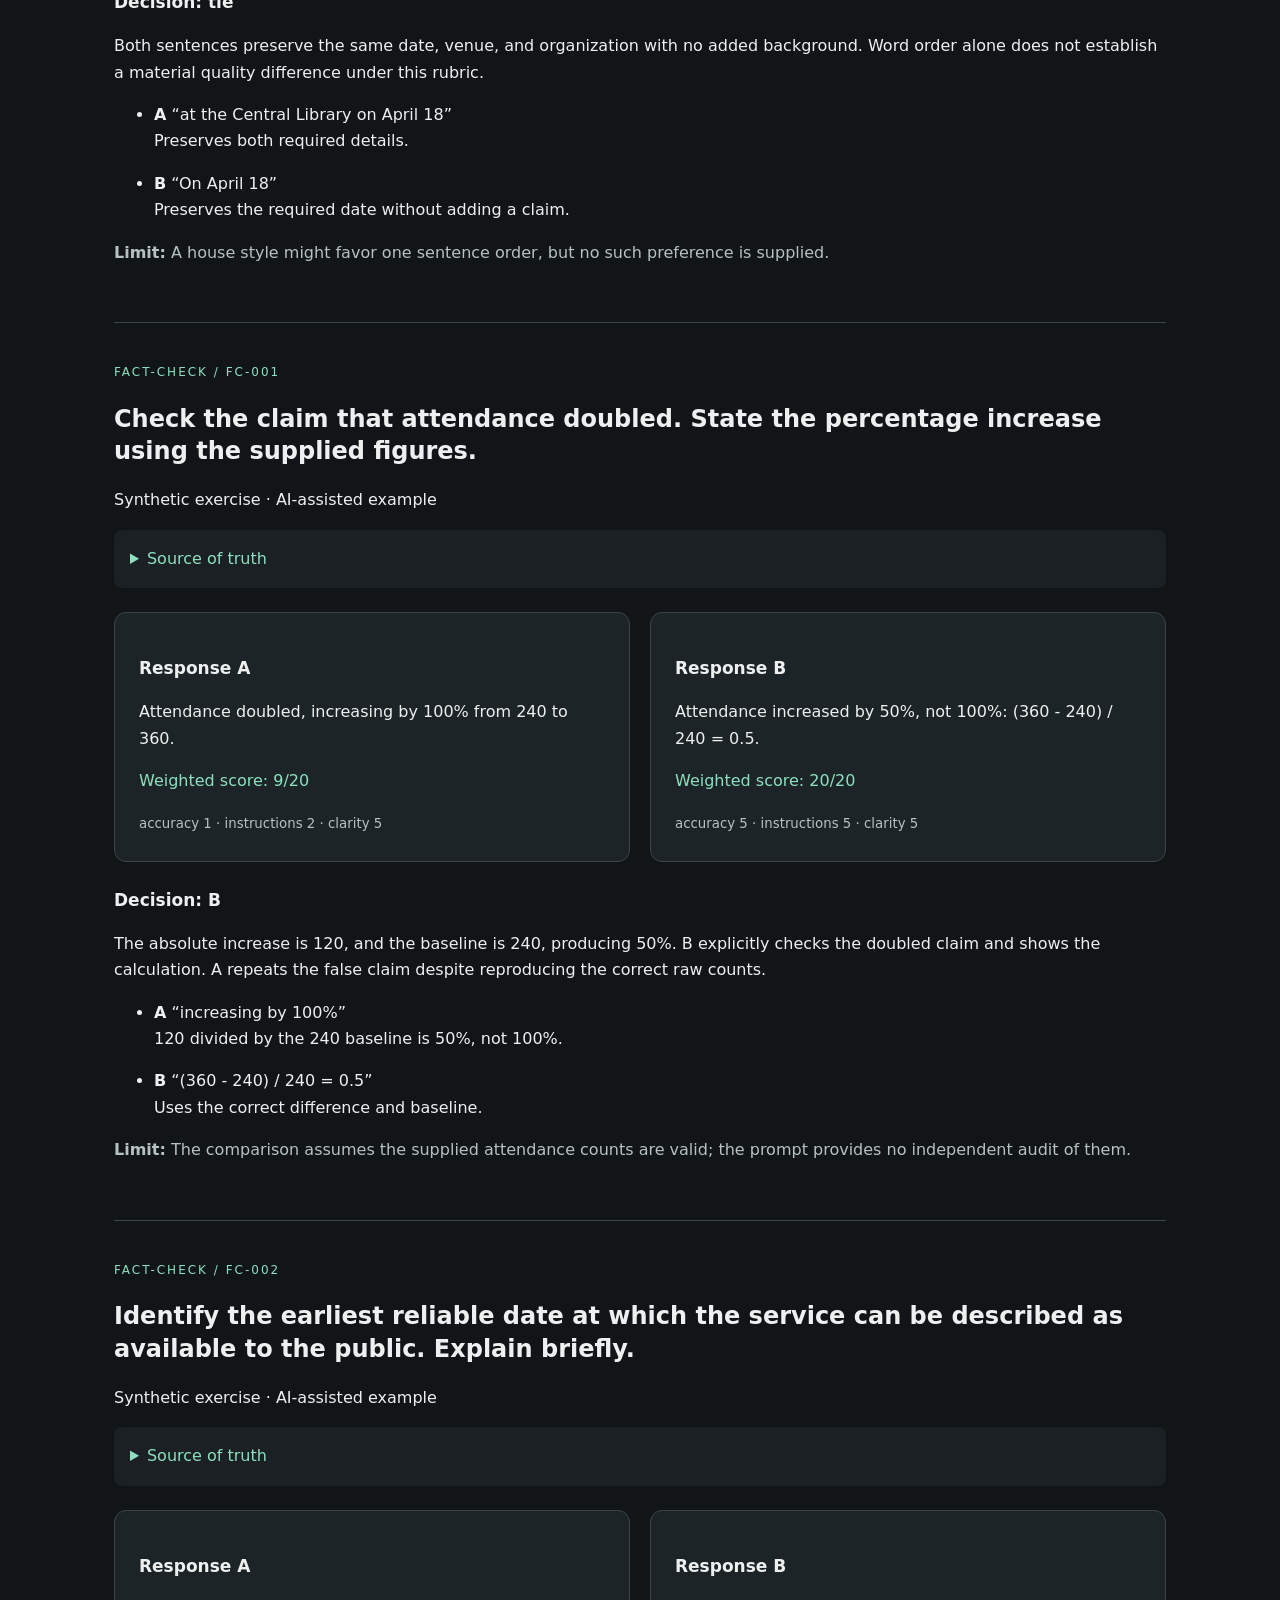
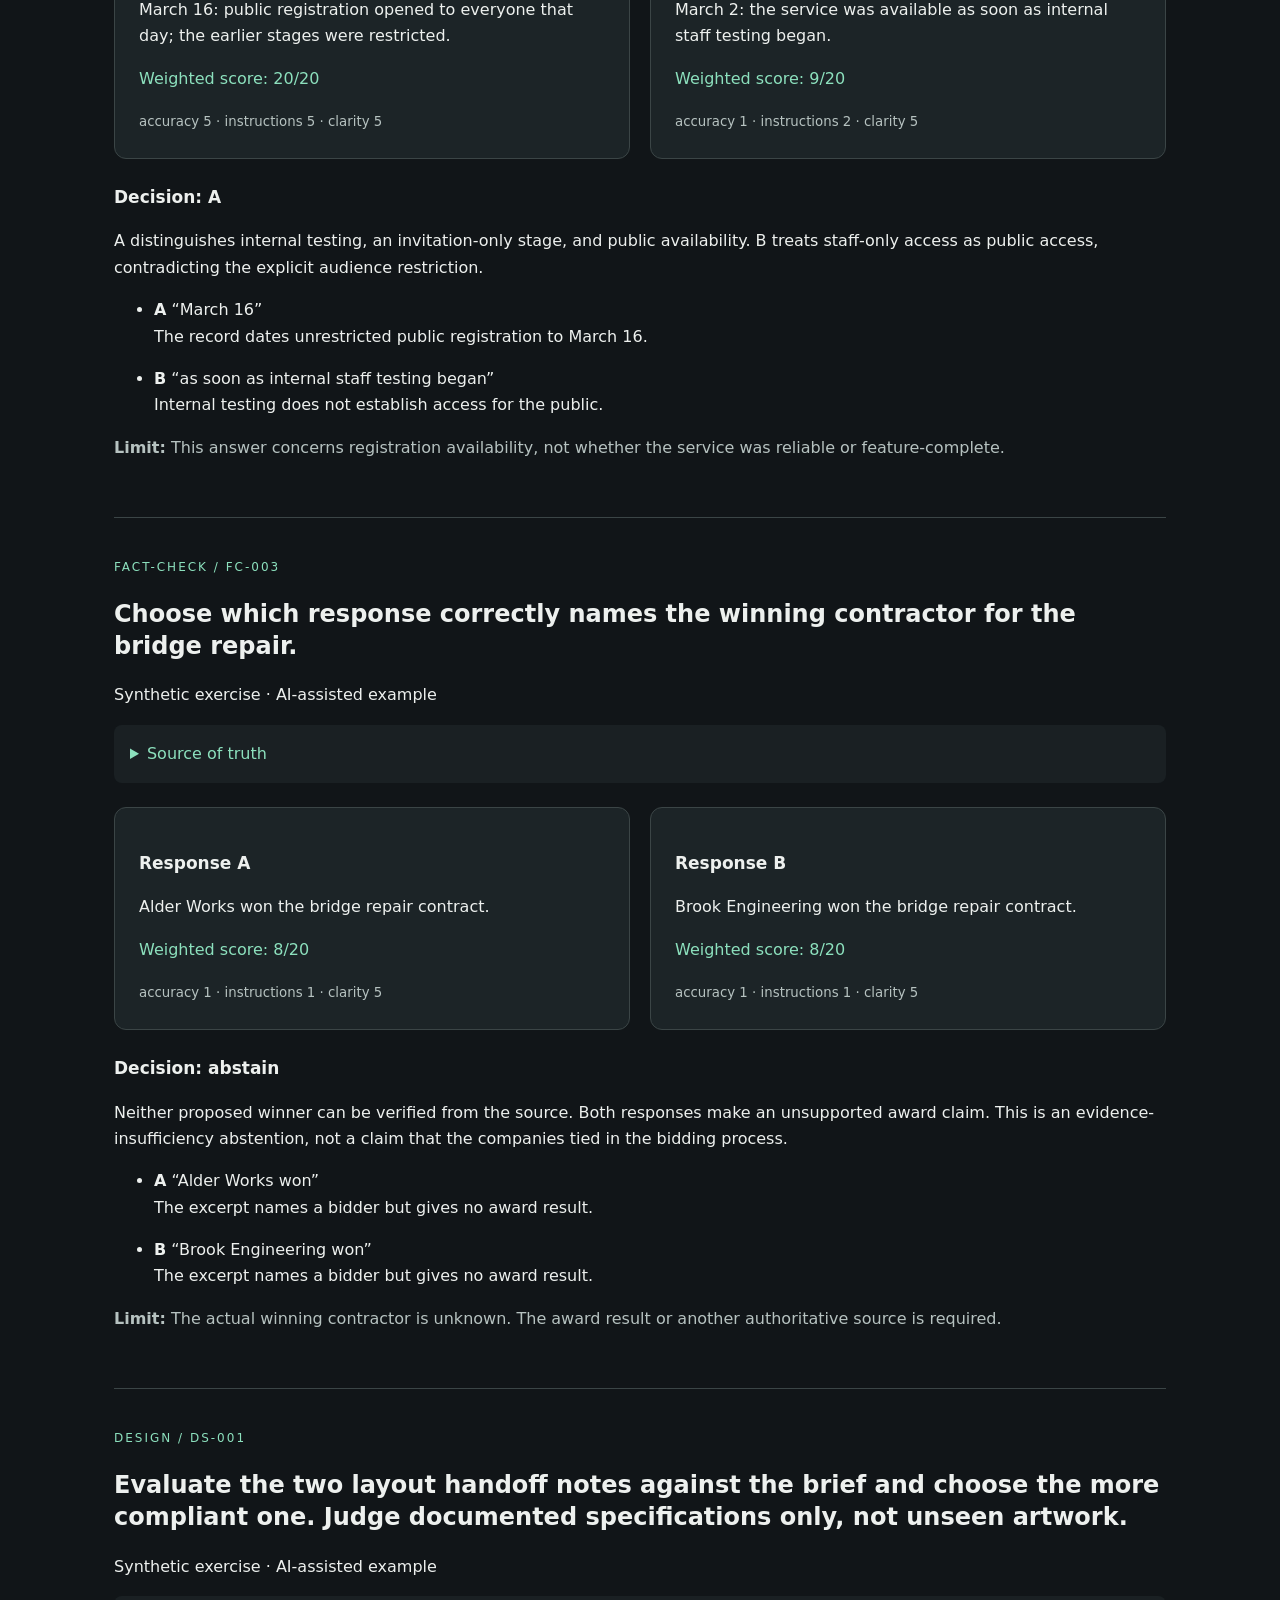
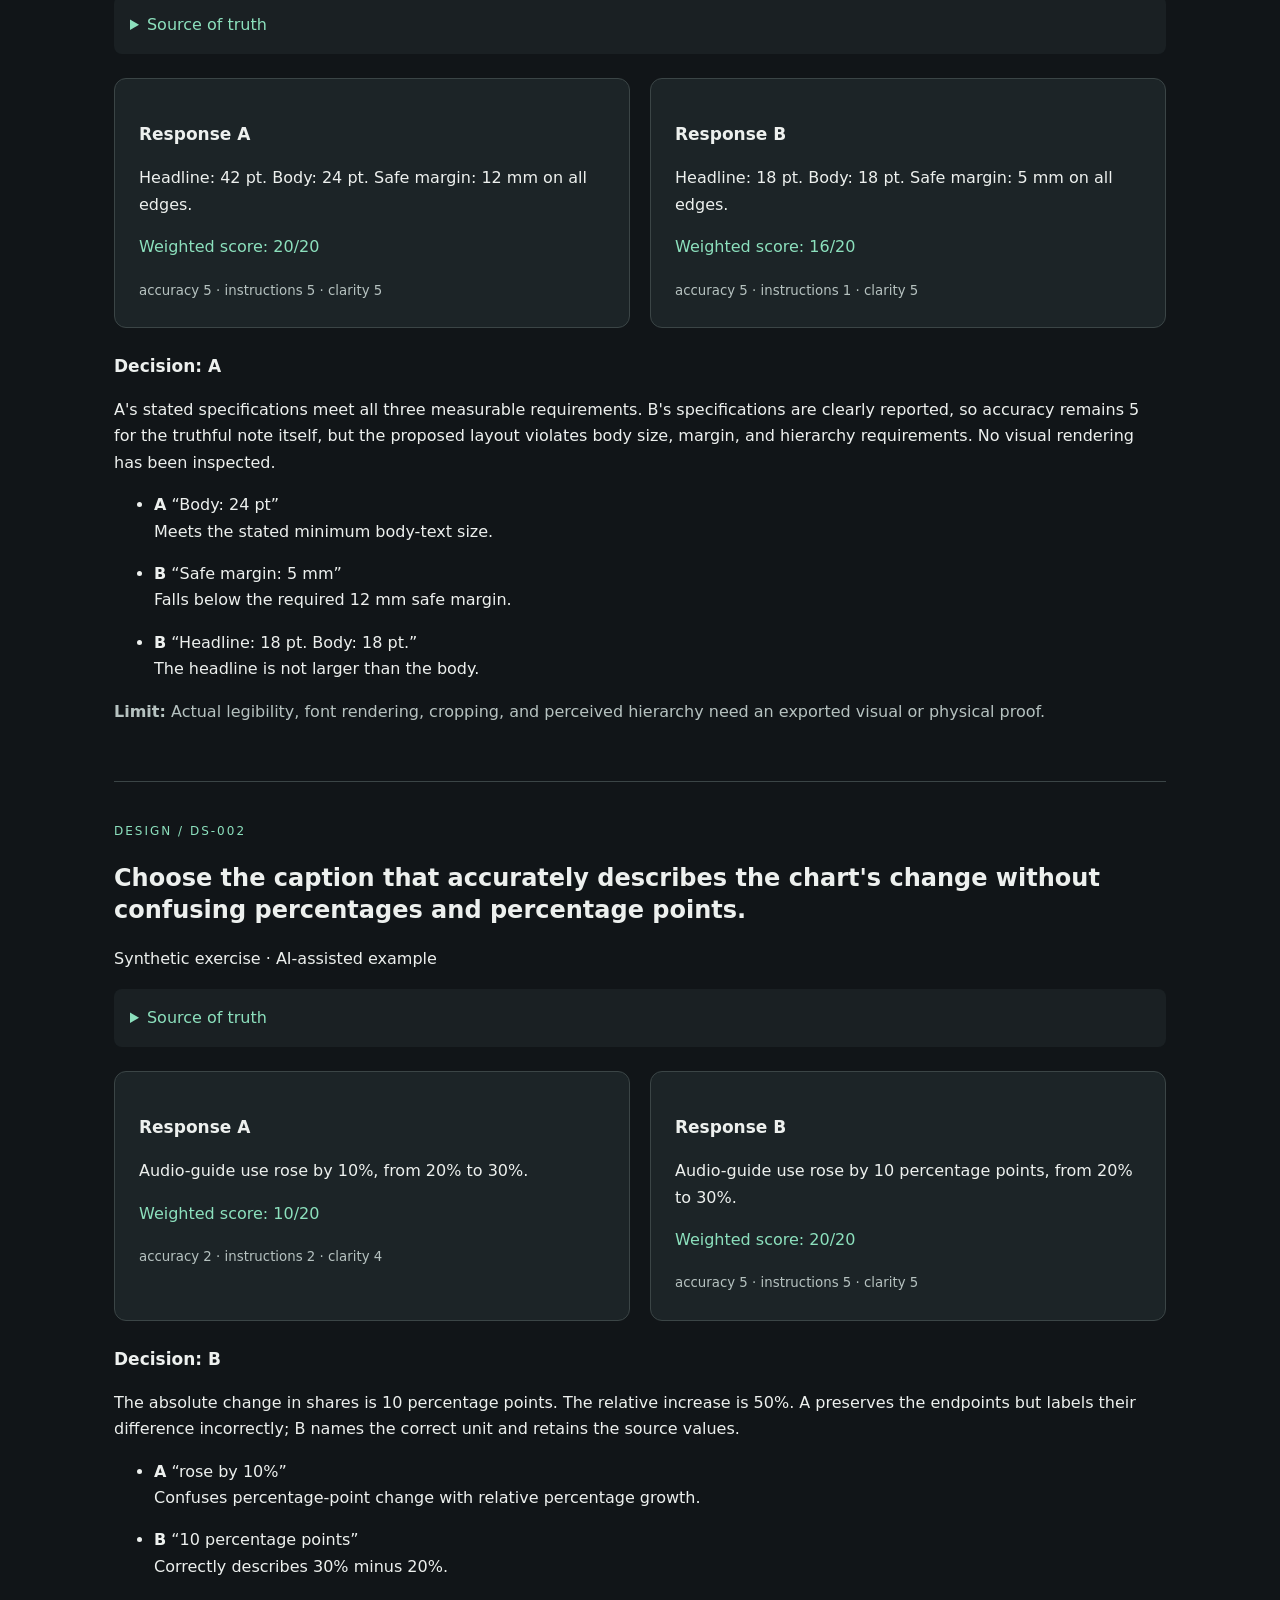
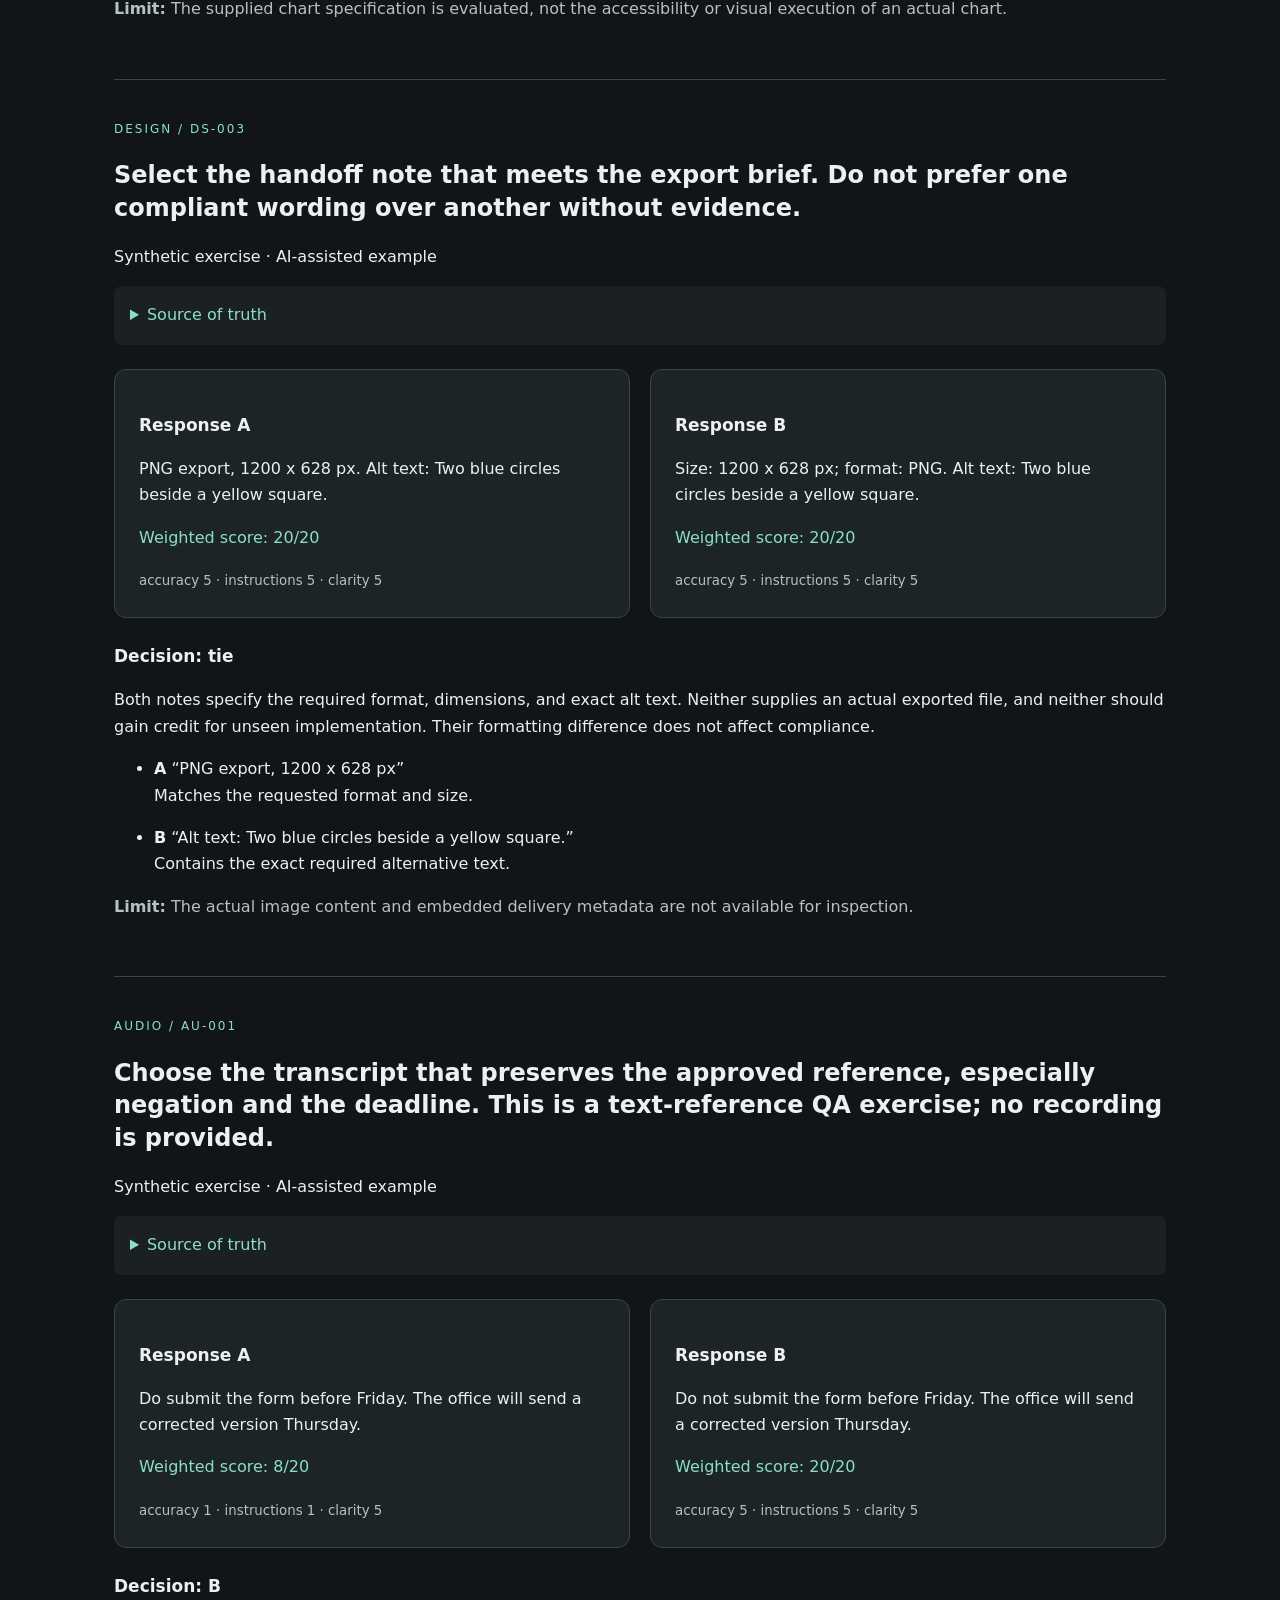
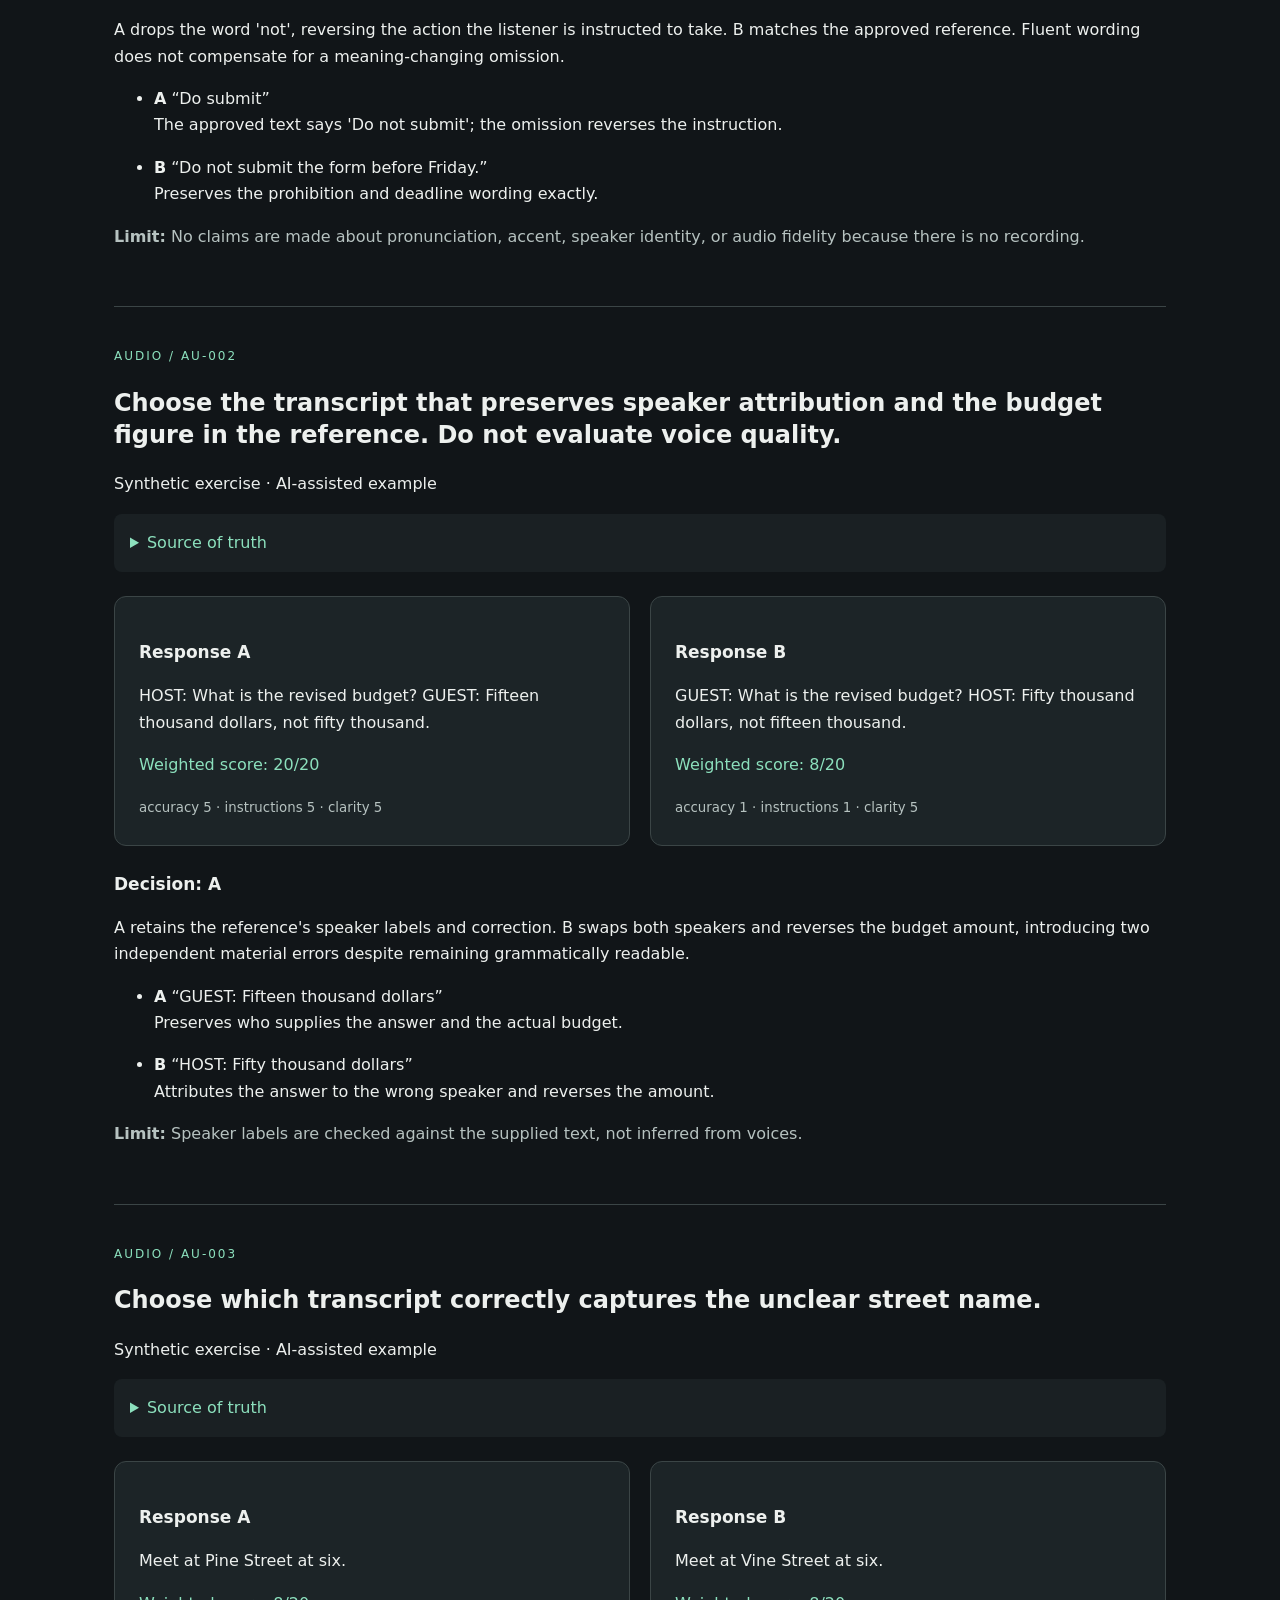
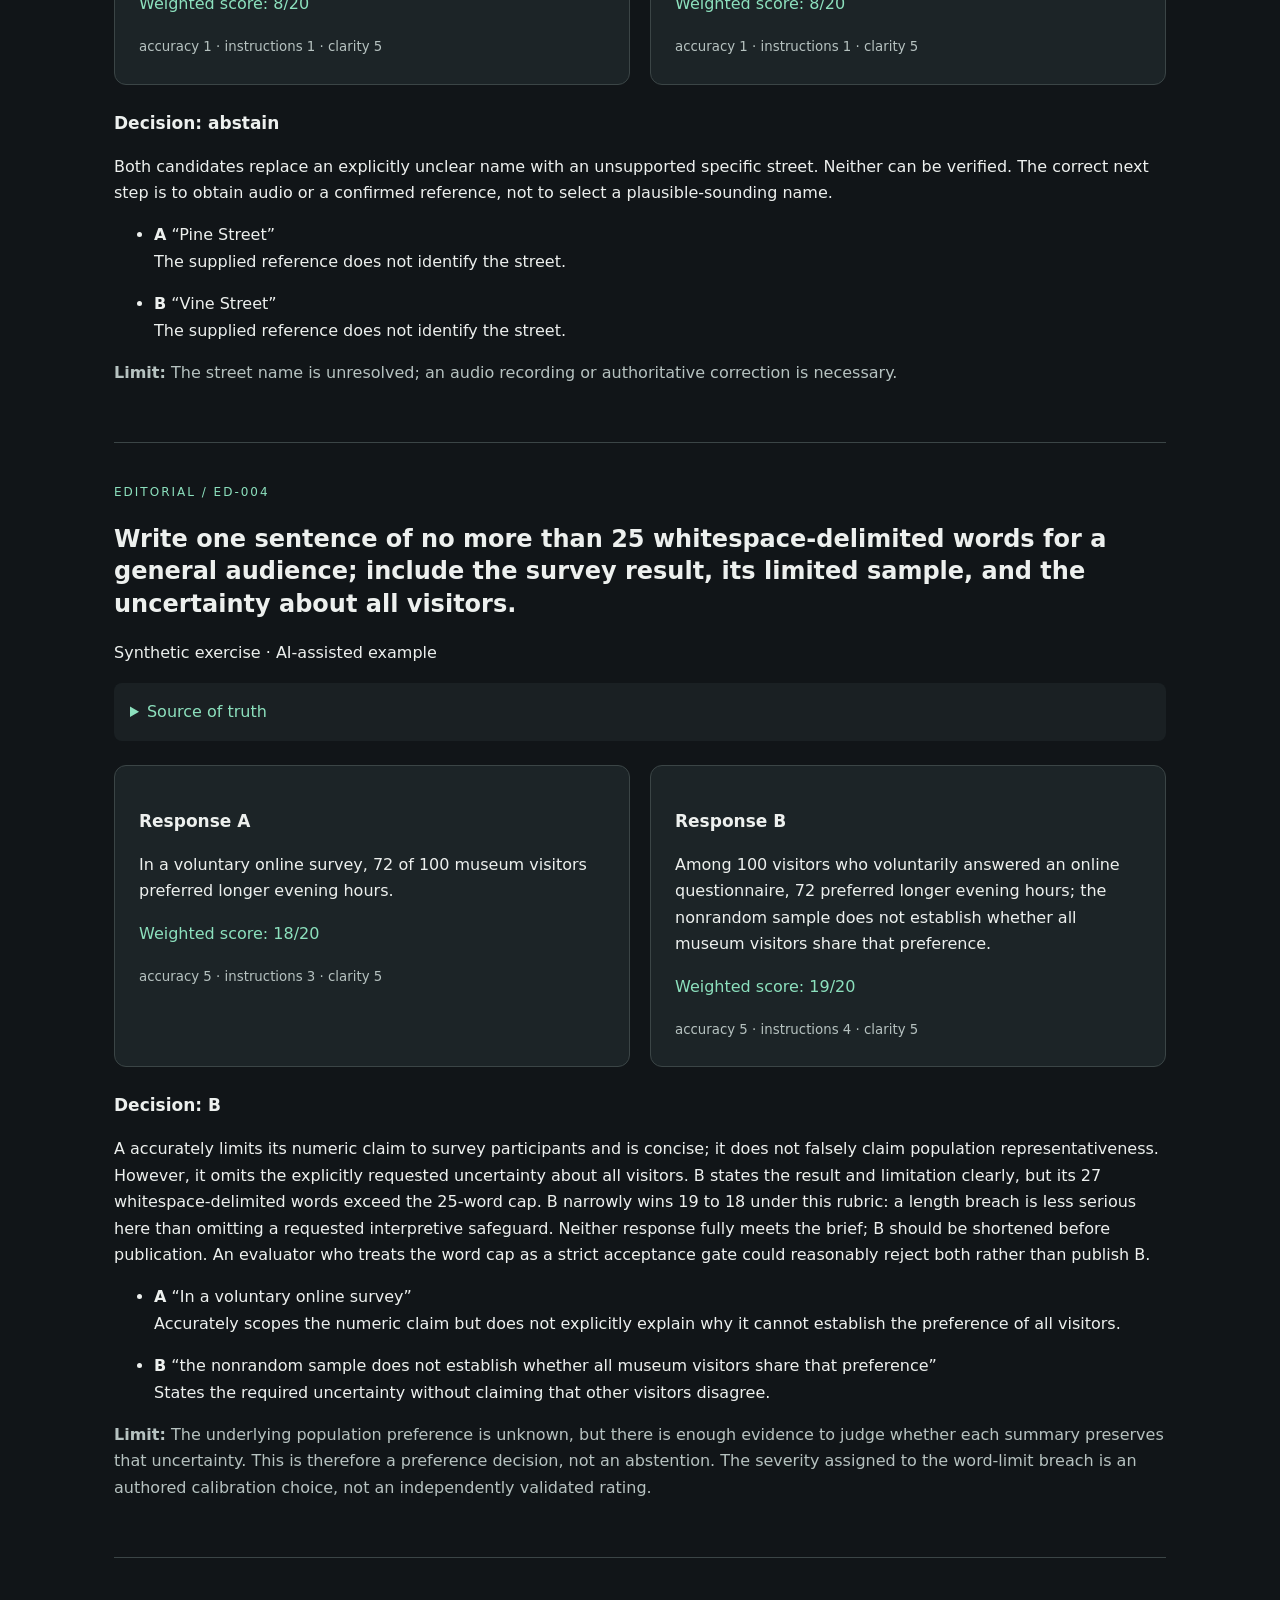
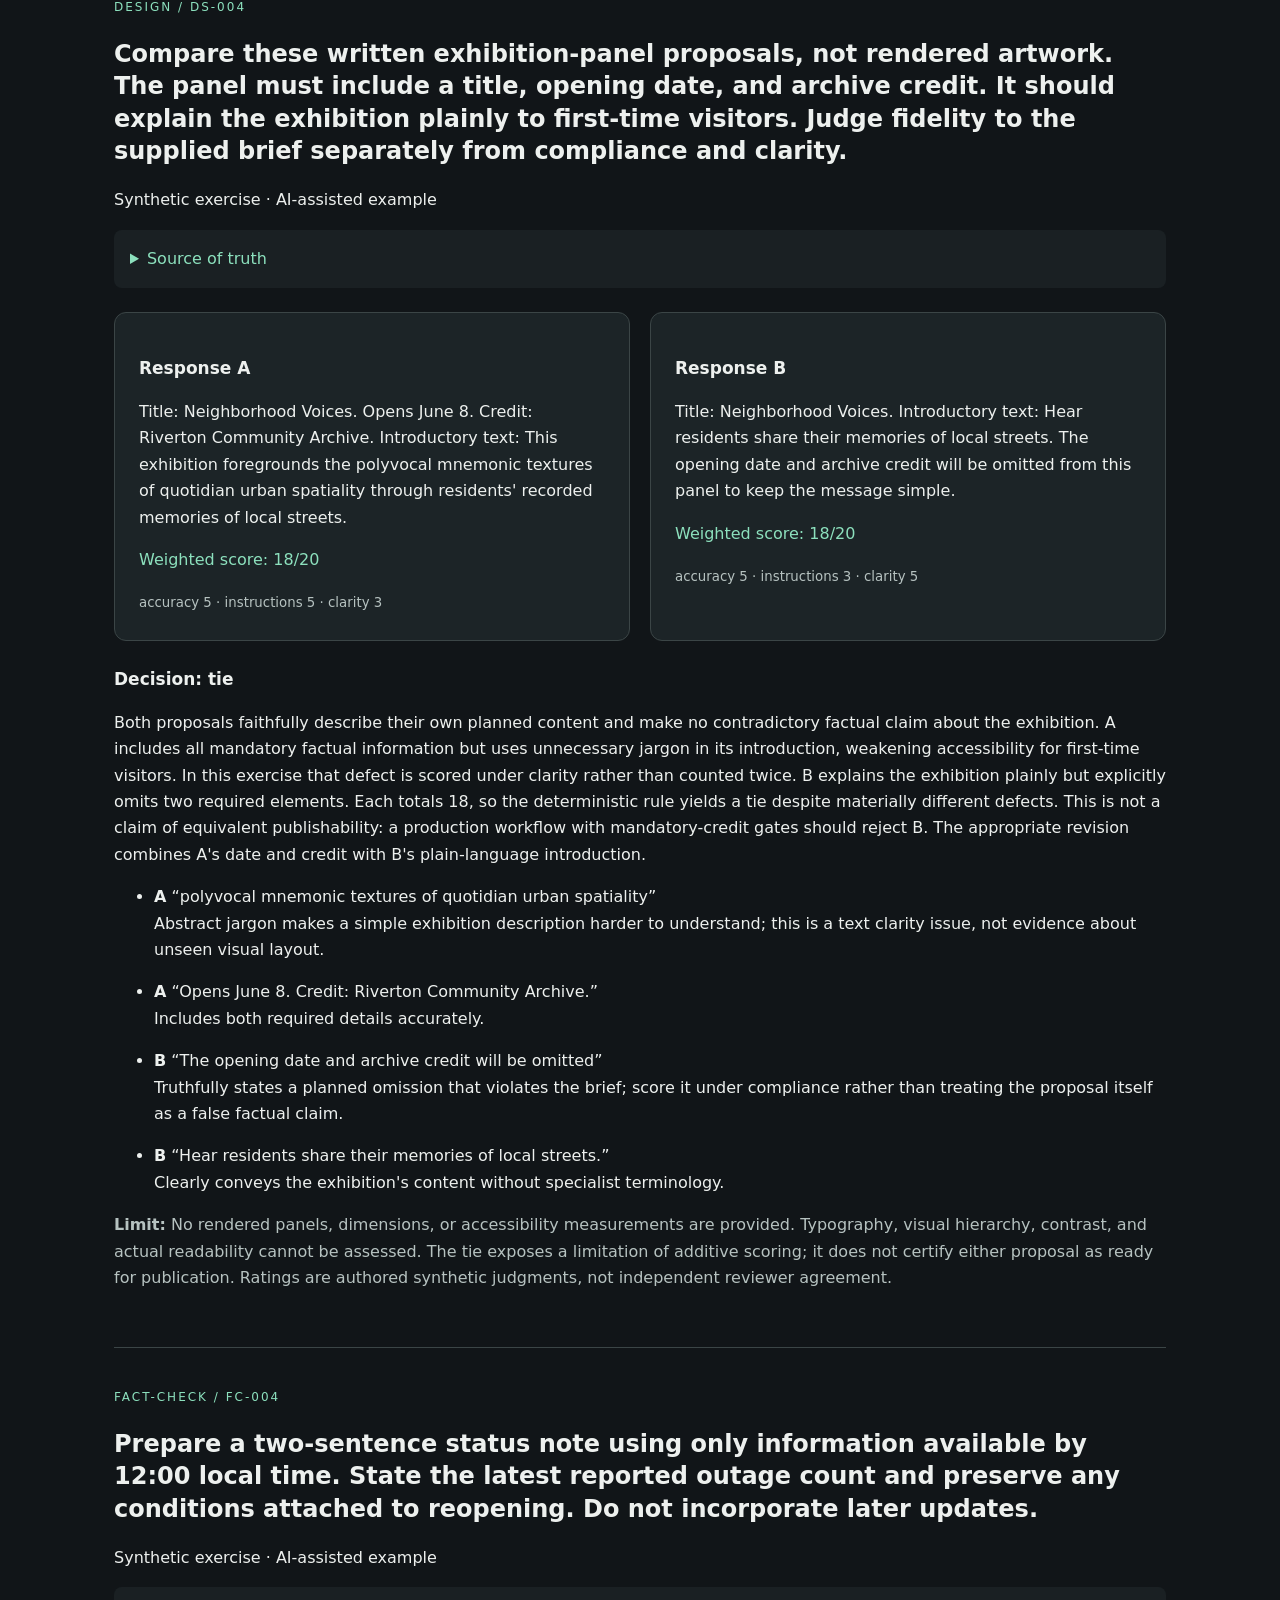
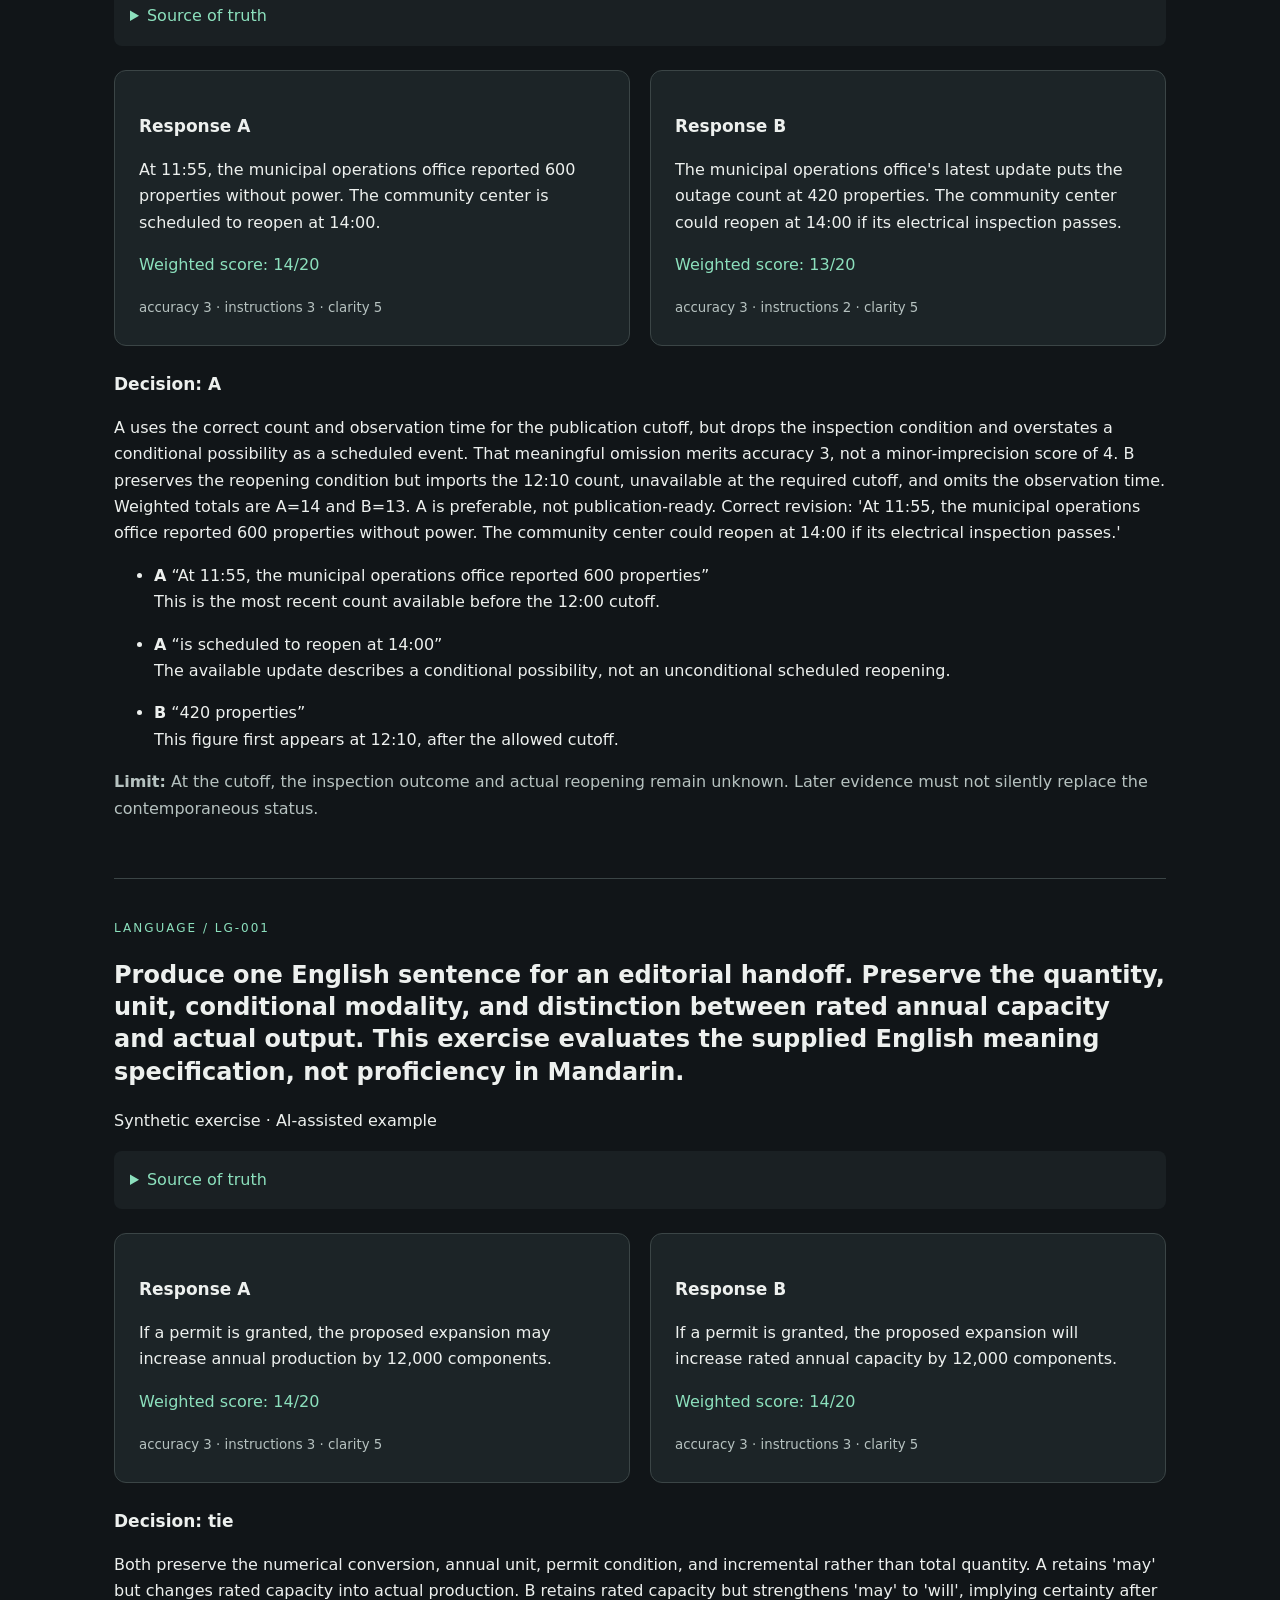
==== commit 6f358b82: "Add nuanced synthetic evidence and semantic review case studies" ====
--- a/reports/index.html
+++ b/reports/index.html
@@ -1,3 +1,3 @@
 <!doctype html><html lang="en"><head><meta charset="utf-8"><meta name="viewport" content="width=device-width,initial-scale=1"><title>ReviewBench | Evaluation evidence</title><style>
 :root{color-scheme:dark}*{box-sizing:border-box}body{margin:0;background:#111518;color:#edf0ee;font:16px/1.65 system-ui,sans-serif}main{max-width:1100px;margin:auto;padding:64px 24px}header{padding-bottom:48px;border-bottom:1px solid #3b4546}h1{font-size:clamp(42px,7vw,76px);letter-spacing:-3px;line-height:1.1;margin:16px 0}h2{font-size:24px;line-height:1.35}h3{font-size:17px}.eyebrow,.score{color:#8ce0bd}.eyebrow{text-transform:uppercase;letter-spacing:2px;font-size:12px}.lede{max-width:700px;color:#bdc9c7;font-size:20px}.stats{display:flex;flex-wrap:wrap;gap:24px;padding:24px 0}article{padding:40px 0;border-bottom:1px solid #3b4546}.pair{display:grid;grid-template-columns:1fr 1fr;gap:20px;margin:24px 0}.response{background:#1c2427;border:1px solid #3b4546;border-radius:12px;padding:24px}p{white-space:pre-wrap}small,.uncertainty{color:#b6c2c0}details{background:#1a2023;padding:16px;border-radius:8px}summary{cursor:pointer;color:#8ce0bd}li{margin-bottom:16px}footer{padding-top:40px;color:#b6c2c0}nav{display:flex;flex-wrap:wrap;gap:10px;padding:24px 0}nav a{font-size:13px;color:#b9ecd6;text-decoration:none;border:1px solid #3b4546;border-radius:24px;padding:7px 12px}nav a:hover,nav a:focus{background:#2c4940}article{scroll-margin-top:20px}@media(max-width:650px){.pair{grid-template-columns:1fr}main{padding:32px 18px}h1{letter-spacing:-1px}}@media print{body{background:white;color:black}.response,details{background:white;color:black}article{break-inside:avoid}}
-</style></head><body><main><header><div class="eyebrow">ReviewBench / Evidence before preference</div><h1>Good judgment.<br>Visible reasoning.</h1><p class="lede">A small, inspectable evaluation workbench for editorial accuracy, instruction following, and design judgment.</p><div class="stats"><b>14 synthetic cases</b><span>3 scoring dimensions</span><span>No API keys. No network calls.</span></div><p>These authored examples demonstrate a review method. They are not real model runs, client work, hiring-test answers, or measured evaluator performance.</p></header><nav aria-label="Cases"><a href="#ed-001">ed-001 · editorial</a><a href="#ed-002">ed-002 · editorial</a><a href="#ed-003">ed-003 · editorial</a><a href="#fc-001">fc-001 · fact-check</a><a href="#fc-002">fc-002 · fact-check</a><a href="#fc-003">fc-003 · fact-check</a><a href="#ds-001">ds-001 · design</a><a href="#ds-002">ds-002 · design</a><a href="#ds-003">ds-003 · design</a><a href="#au-001">au-001 · audio</a><a href="#au-002">au-002 · audio</a><a href="#au-003">au-003 · audio</a><a href="#ed-004">ed-004 · editorial</a><a href="#ds-004">ds-004 · design</a></nav><article id="ed-001"><div class="eyebrow">editorial / ed-001</div><h2>Write a factual headline of no more than 12 words. Preserve the distinction between a proposal and an approved decision.</h2><p>Synthetic exercise · AI-assisted example</p><details><summary>Source of truth</summary><p>Fictional council briefing: On Tuesday, the Riverton council proposed extending library hours to 9 p.m. A final vote is scheduled for next month. No extension has been approved.</p></details><div class="pair"><section class="response"><h3>Response A</h3><p>Riverton council approves library hours extension until 9 p.m.</p><p class="score">Weighted score: 9/20</p><small>accuracy 1 · instructions 2 · clarity 5</small></section><section class="response"><h3>Response B</h3><p>Riverton council proposes later library hours; vote due next month</p><p class="score">Weighted score: 20/20</p><small>accuracy 5 · instructions 5 · clarity 5</small></section></div><h3>Decision: B</h3><p>B preserves the proposal status and the pending vote in 11 whitespace-delimited words. A incorrectly converts a proposal into approval. A is concise and readable, but those strengths cannot repair its central factual error.</p><ul><li><b>A</b> <q>approves</q><br>The source explicitly says no extension has been approved.</li><li><b>B</b> <q>proposes later library hours</q><br>This accurately describes the council action without asserting adoption.</li></ul><p class="uncertainty"><b>Limit:</b> No external fact checking is needed for this fictional, closed-source exercise.</p></article><article id="ed-002"><div class="eyebrow">editorial / ed-002</div><h2>Summarize the update in one sentence, including the reopening date and the unresolved repair work.</h2><p>Synthetic exercise · AI-assisted example</p><details><summary>Source of truth</summary><p>Fictional museum notice: The west gallery will reopen on May 6. Roof repairs above the east gallery are still underway, and that gallery remains closed. The museum did not announce an east-gallery reopening date.</p></details><div class="pair"><section class="response"><h3>Response A</h3><p>The west gallery reopens May 6, while the east gallery remains closed for ongoing roof repairs.</p><p class="score">Weighted score: 20/20</p><small>accuracy 5 · instructions 5 · clarity 5</small></section><section class="response"><h3>Response B</h3><p>The museum reopens all galleries May 6 after completing its roof repairs.</p><p class="score">Weighted score: 8/20</p><small>accuracy 1 · instructions 1 · clarity 5</small></section></div><h3>Decision: A</h3><p>A names the correct gallery, date, and unresolved work in one sentence. B changes a partial reopening into a full reopening and falsely says the repairs are complete.</p><ul><li><b>A</b> <q>east gallery remains closed</q><br>Matches the continuing closure in the notice.</li><li><b>B</b> <q>all galleries May 6</q><br>The notice only schedules the west gallery to reopen.</li><li><b>B</b> <q>completing its roof repairs</q><br>Roof repairs are explicitly still underway.</li></ul><p class="uncertainty"><b>Limit:</b> The source does not establish when the east gallery will reopen; neither a date nor completion should be inferred.</p></article><article id="ed-003"><div class="eyebrow">editorial / ed-003</div><h2>Write one neutral sentence reporting the meeting date and venue. Do not add background.</h2><p>Synthetic exercise · AI-assisted example</p><details><summary>Source of truth</summary><p>Fictional event listing: The Harbor Arts committee meets April 18 at the Central Library.</p></details><div class="pair"><section class="response"><h3>Response A</h3><p>The Harbor Arts committee will meet at the Central Library on April 18.</p><p class="score">Weighted score: 20/20</p><small>accuracy 5 · instructions 5 · clarity 5</small></section><section class="response"><h3>Response B</h3><p>On April 18, the Harbor Arts committee will meet at the Central Library.</p><p class="score">Weighted score: 20/20</p><small>accuracy 5 · instructions 5 · clarity 5</small></section></div><h3>Decision: tie</h3><p>Both sentences preserve the same date, venue, and organization with no added background. Word order alone does not establish a material quality difference under this rubric.</p><ul><li><b>A</b> <q>at the Central Library on April 18</q><br>Preserves both required details.</li><li><b>B</b> <q>On April 18</q><br>Preserves the required date without adding a claim.</li></ul><p class="uncertainty"><b>Limit:</b> A house style might favor one sentence order, but no such preference is supplied.</p></article><article id="fc-001"><div class="eyebrow">fact-check / fc-001</div><h2>Check the claim that attendance doubled. State the percentage increase using the supplied figures.</h2><p>Synthetic exercise · AI-assisted example</p><details><summary>Source of truth</summary><p>Fictional attendance table: Last year, 240 visitors attended. This year, 360 visitors attended. Both counts cover the same event and duration.</p></details><div class="pair"><section class="response"><h3>Response A</h3><p>Attendance doubled, increasing by 100% from 240 to 360.</p><p class="score">Weighted score: 9/20</p><small>accuracy 1 · instructions 2 · clarity 5</small></section><section class="response"><h3>Response B</h3><p>Attendance increased by 50%, not 100%: (360 - 240) / 240 = 0.5.</p><p class="score">Weighted score: 20/20</p><small>accuracy 5 · instructions 5 · clarity 5</small></section></div><h3>Decision: B</h3><p>The absolute increase is 120, and the baseline is 240, producing 50%. B explicitly checks the doubled claim and shows the calculation. A repeats the false claim despite reproducing the correct raw counts.</p><ul><li><b>A</b> <q>increasing by 100%</q><br>120 divided by the 240 baseline is 50%, not 100%.</li><li><b>B</b> <q>(360 - 240) / 240 = 0.5</q><br>Uses the correct difference and baseline.</li></ul><p class="uncertainty"><b>Limit:</b> The comparison assumes the supplied attendance counts are valid; the prompt provides no independent audit of them.</p></article><article id="fc-002"><div class="eyebrow">fact-check / fc-002</div><h2>Identify the earliest reliable date at which the service can be described as available to the public. Explain briefly.</h2><p>Synthetic exercise · AI-assisted example</p><details><summary>Source of truth</summary><p>Fictional project record: March 2, internal staff testing began. March 9, selected invited volunteers received access. March 16, public registration opened to everyone. All dates are in the same year.</p></details><div class="pair"><section class="response"><h3>Response A</h3><p>March 16: public registration opened to everyone that day; the earlier stages were restricted.</p><p class="score">Weighted score: 20/20</p><small>accuracy 5 · instructions 5 · clarity 5</small></section><section class="response"><h3>Response B</h3><p>March 2: the service was available as soon as internal staff testing began.</p><p class="score">Weighted score: 9/20</p><small>accuracy 1 · instructions 2 · clarity 5</small></section></div><h3>Decision: A</h3><p>A distinguishes internal testing, an invitation-only stage, and public availability. B treats staff-only access as public access, contradicting the explicit audience restriction.</p><ul><li><b>A</b> <q>March 16</q><br>The record dates unrestricted public registration to March 16.</li><li><b>B</b> <q>as soon as internal staff testing began</q><br>Internal testing does not establish access for the public.</li></ul><p class="uncertainty"><b>Limit:</b> This answer concerns registration availability, not whether the service was reliable or feature-complete.</p></article><article id="fc-003"><div class="eyebrow">fact-check / fc-003</div><h2>Choose which response correctly names the winning contractor for the bridge repair.</h2><p>Synthetic exercise · AI-assisted example</p><details><summary>Source of truth</summary><p>Fictional procurement notice: Alder Works and Brook Engineering submitted bids. The award committee met Thursday. The excerpt ends before the decision and contains no award result.</p></details><div class="pair"><section class="response"><h3>Response A</h3><p>Alder Works won the bridge repair contract.</p><p class="score">Weighted score: 8/20</p><small>accuracy 1 · instructions 1 · clarity 5</small></section><section class="response"><h3>Response B</h3><p>Brook Engineering won the bridge repair contract.</p><p class="score">Weighted score: 8/20</p><small>accuracy 1 · instructions 1 · clarity 5</small></section></div><h3>Decision: abstain</h3><p>Neither proposed winner can be verified from the source. Both responses make an unsupported award claim. This is an evidence-insufficiency abstention, not a claim that the companies tied in the bidding process.</p><ul><li><b>A</b> <q>Alder Works won</q><br>The excerpt names a bidder but gives no award result.</li><li><b>B</b> <q>Brook Engineering won</q><br>The excerpt names a bidder but gives no award result.</li></ul><p class="uncertainty"><b>Limit:</b> The actual winning contractor is unknown. The award result or another authoritative source is required.</p></article><article id="ds-001"><div class="eyebrow">design / ds-001</div><h2>Evaluate the two layout handoff notes against the brief and choose the more compliant one. Judge documented specifications only, not unseen artwork.</h2><p>Synthetic exercise · AI-assisted example</p><details><summary>Source of truth</summary><p>Fictional poster brief: Use a 24-point minimum for body text, a 12 mm safe margin, and a distinct headline larger than the body. Candidate notes are the only available evidence.</p></details><div class="pair"><section class="response"><h3>Response A</h3><p>Headline: 42 pt. Body: 24 pt. Safe margin: 12 mm on all edges.</p><p class="score">Weighted score: 20/20</p><small>accuracy 5 · instructions 5 · clarity 5</small></section><section class="response"><h3>Response B</h3><p>Headline: 18 pt. Body: 18 pt. Safe margin: 5 mm on all edges.</p><p class="score">Weighted score: 16/20</p><small>accuracy 5 · instructions 1 · clarity 5</small></section></div><h3>Decision: A</h3><p>A&#x27;s stated specifications meet all three measurable requirements. B&#x27;s specifications are clearly reported, so accuracy remains 5 for the truthful note itself, but the proposed layout violates body size, margin, and hierarchy requirements. No visual rendering has been inspected.</p><ul><li><b>A</b> <q>Body: 24 pt</q><br>Meets the stated minimum body-text size.</li><li><b>B</b> <q>Safe margin: 5 mm</q><br>Falls below the required 12 mm safe margin.</li><li><b>B</b> <q>Headline: 18 pt. Body: 18 pt.</q><br>The headline is not larger than the body.</li></ul><p class="uncertainty"><b>Limit:</b> Actual legibility, font rendering, cropping, and perceived hierarchy need an exported visual or physical proof.</p></article><article id="ds-002"><div class="eyebrow">design / ds-002</div><h2>Choose the caption that accurately describes the chart&#x27;s change without confusing percentages and percentage points.</h2><p>Synthetic exercise · AI-assisted example</p><details><summary>Source of truth</summary><p>Fictional chart specification: The share of visitors using audio guides rises from 20% in 2024 to 30% in 2025. The chart&#x27;s y-axis is labeled Share of visitors (%).</p></details><div class="pair"><section class="response"><h3>Response A</h3><p>Audio-guide use rose by 10%, from 20% to 30%.</p><p class="score">Weighted score: 10/20</p><small>accuracy 2 · instructions 2 · clarity 4</small></section><section class="response"><h3>Response B</h3><p>Audio-guide use rose by 10 percentage points, from 20% to 30%.</p><p class="score">Weighted score: 20/20</p><small>accuracy 5 · instructions 5 · clarity 5</small></section></div><h3>Decision: B</h3><p>The absolute change in shares is 10 percentage points. The relative increase is 50%. A preserves the endpoints but labels their difference incorrectly; B names the correct unit and retains the source values.</p><ul><li><b>A</b> <q>rose by 10%</q><br>Confuses percentage-point change with relative percentage growth.</li><li><b>B</b> <q>10 percentage points</q><br>Correctly describes 30% minus 20%.</li></ul><p class="uncertainty"><b>Limit:</b> The supplied chart specification is evaluated, not the accessibility or visual execution of an actual chart.</p></article><article id="ds-003"><div class="eyebrow">design / ds-003</div><h2>Select the handoff note that meets the export brief. Do not prefer one compliant wording over another without evidence.</h2><p>Synthetic exercise · AI-assisted example</p><details><summary>Source of truth</summary><p>Fictional digital-card brief: Export at 1200 by 628 pixels as PNG. Include the exact alt text: Two blue circles beside a yellow square. The brief specifies no other export settings.</p></details><div class="pair"><section class="response"><h3>Response A</h3><p>PNG export, 1200 x 628 px. Alt text: Two blue circles beside a yellow square.</p><p class="score">Weighted score: 20/20</p><small>accuracy 5 · instructions 5 · clarity 5</small></section><section class="response"><h3>Response B</h3><p>Size: 1200 x 628 px; format: PNG. Alt text: Two blue circles beside a yellow square.</p><p class="score">Weighted score: 20/20</p><small>accuracy 5 · instructions 5 · clarity 5</small></section></div><h3>Decision: tie</h3><p>Both notes specify the required format, dimensions, and exact alt text. Neither supplies an actual exported file, and neither should gain credit for unseen implementation. Their formatting difference does not affect compliance.</p><ul><li><b>A</b> <q>PNG export, 1200 x 628 px</q><br>Matches the requested format and size.</li><li><b>B</b> <q>Alt text: Two blue circles beside a yellow square.</q><br>Contains the exact required alternative text.</li></ul><p class="uncertainty"><b>Limit:</b> The actual image content and embedded delivery metadata are not available for inspection.</p></article><article id="au-001"><div class="eyebrow">audio / au-001</div><h2>Choose the transcript that preserves the approved reference, especially negation and the deadline. This is a text-reference QA exercise; no recording is provided.</h2><p>Synthetic exercise · AI-assisted example</p><details><summary>Source of truth</summary><p>Fictional approved transcript: Do not submit the form before Friday. The office will send a corrected version Thursday.</p></details><div class="pair"><section class="response"><h3>Response A</h3><p>Do submit the form before Friday. The office will send a corrected version Thursday.</p><p class="score">Weighted score: 8/20</p><small>accuracy 1 · instructions 1 · clarity 5</small></section><section class="response"><h3>Response B</h3><p>Do not submit the form before Friday. The office will send a corrected version Thursday.</p><p class="score">Weighted score: 20/20</p><small>accuracy 5 · instructions 5 · clarity 5</small></section></div><h3>Decision: B</h3><p>A drops the word &#x27;not&#x27;, reversing the action the listener is instructed to take. B matches the approved reference. Fluent wording does not compensate for a meaning-changing omission.</p><ul><li><b>A</b> <q>Do submit</q><br>The approved text says &#x27;Do not submit&#x27;; the omission reverses the instruction.</li><li><b>B</b> <q>Do not submit the form before Friday.</q><br>Preserves the prohibition and deadline wording exactly.</li></ul><p class="uncertainty"><b>Limit:</b> No claims are made about pronunciation, accent, speaker identity, or audio fidelity because there is no recording.</p></article><article id="au-002"><div class="eyebrow">audio / au-002</div><h2>Choose the transcript that preserves speaker attribution and the budget figure in the reference. Do not evaluate voice quality.</h2><p>Synthetic exercise · AI-assisted example</p><details><summary>Source of truth</summary><p>Fictional approved dialogue: HOST: What is the revised budget? GUEST: Fifteen thousand dollars, not fifty thousand.</p></details><div class="pair"><section class="response"><h3>Response A</h3><p>HOST: What is the revised budget? GUEST: Fifteen thousand dollars, not fifty thousand.</p><p class="score">Weighted score: 20/20</p><small>accuracy 5 · instructions 5 · clarity 5</small></section><section class="response"><h3>Response B</h3><p>GUEST: What is the revised budget? HOST: Fifty thousand dollars, not fifteen thousand.</p><p class="score">Weighted score: 8/20</p><small>accuracy 1 · instructions 1 · clarity 5</small></section></div><h3>Decision: A</h3><p>A retains the reference&#x27;s speaker labels and correction. B swaps both speakers and reverses the budget amount, introducing two independent material errors despite remaining grammatically readable.</p><ul><li><b>A</b> <q>GUEST: Fifteen thousand dollars</q><br>Preserves who supplies the answer and the actual budget.</li><li><b>B</b> <q>HOST: Fifty thousand dollars</q><br>Attributes the answer to the wrong speaker and reverses the amount.</li></ul><p class="uncertainty"><b>Limit:</b> Speaker labels are checked against the supplied text, not inferred from voices.</p></article><article id="au-003"><div class="eyebrow">audio / au-003</div><h2>Choose which transcript correctly captures the unclear street name.</h2><p>Synthetic exercise · AI-assisted example</p><details><summary>Source of truth</summary><p>Fictional approved partial transcript: Meet at [unclear street name] at six. No audio, spelling confirmation, geographic context, or full reference is supplied.</p></details><div class="pair"><section class="response"><h3>Response A</h3><p>Meet at Pine Street at six.</p><p class="score">Weighted score: 8/20</p><small>accuracy 1 · instructions 1 · clarity 5</small></section><section class="response"><h3>Response B</h3><p>Meet at Vine Street at six.</p><p class="score">Weighted score: 8/20</p><small>accuracy 1 · instructions 1 · clarity 5</small></section></div><h3>Decision: abstain</h3><p>Both candidates replace an explicitly unclear name with an unsupported specific street. Neither can be verified. The correct next step is to obtain audio or a confirmed reference, not to select a plausible-sounding name.</p><ul><li><b>A</b> <q>Pine Street</q><br>The supplied reference does not identify the street.</li><li><b>B</b> <q>Vine Street</q><br>The supplied reference does not identify the street.</li></ul><p class="uncertainty"><b>Limit:</b> The street name is unresolved; an audio recording or authoritative correction is necessary.</p></article><article id="ed-004"><div class="eyebrow">editorial / ed-004</div><h2>Write one sentence of no more than 25 whitespace-delimited words for a general audience; include the survey result, its limited sample, and the uncertainty about all visitors.</h2><p>Synthetic exercise · AI-assisted example</p><details><summary>Source of truth</summary><p>Fictional museum survey: 72 of 100 visitors who voluntarily answered an online questionnaire preferred longer evening hours. Participation was optional and the sample was not randomly selected. The museum cannot establish the preference of all visitors from these responses.</p></details><div class="pair"><section class="response"><h3>Response A</h3><p>In a voluntary online survey, 72 of 100 museum visitors preferred longer evening hours.</p><p class="score">Weighted score: 18/20</p><small>accuracy 5 · instructions 3 · clarity 5</small></section><section class="response"><h3>Response B</h3><p>Among 100 visitors who voluntarily answered an online questionnaire, 72 preferred longer evening hours; the nonrandom sample does not establish whether all museum visitors share that preference.</p><p class="score">Weighted score: 19/20</p><small>accuracy 5 · instructions 4 · clarity 5</small></section></div><h3>Decision: B</h3><p>A accurately limits its numeric claim to survey participants and is concise; it does not falsely claim population representativeness. However, it omits the explicitly requested uncertainty about all visitors. B states the result and limitation clearly, but its 27 whitespace-delimited words exceed the 25-word cap. B narrowly wins 19 to 18 under this rubric: a length breach is less serious here than omitting a requested interpretive safeguard. Neither response fully meets the brief; B should be shortened before publication. An evaluator who treats the word cap as a strict acceptance gate could reasonably reject both rather than publish B.</p><ul><li><b>A</b> <q>In a voluntary online survey</q><br>Accurately scopes the numeric claim but does not explicitly explain why it cannot establish the preference of all visitors.</li><li><b>B</b> <q>the nonrandom sample does not establish whether all museum visitors share that preference</q><br>States the required uncertainty without claiming that other visitors disagree.</li></ul><p class="uncertainty"><b>Limit:</b> The underlying population preference is unknown, but there is enough evidence to judge whether each summary preserves that uncertainty. This is therefore a preference decision, not an abstention. The severity assigned to the word-limit breach is an authored calibration choice, not an independently validated rating.</p></article><article id="ds-004"><div class="eyebrow">design / ds-004</div><h2>Compare these written exhibition-panel proposals, not rendered artwork. The panel must include a title, opening date, and archive credit. It should explain the exhibition plainly to first-time visitors. Judge fidelity to the supplied brief separately from compliance and clarity.</h2><p>Synthetic exercise · AI-assisted example</p><details><summary>Source of truth</summary><p>Fictional exhibition brief: Title: Neighborhood Voices. Opening date: June 8. Required credit: Riverton Community Archive. The exhibition presents residents&#x27; recorded memories of local streets. The supplied brief does not specify typeface, font size, colors, or physical dimensions.</p></details><div class="pair"><section class="response"><h3>Response A</h3><p>Title: Neighborhood Voices. Opens June 8. Credit: Riverton Community Archive. Introductory text: This exhibition foregrounds the polyvocal mnemonic textures of quotidian urban spatiality through residents&#x27; recorded memories of local streets.</p><p class="score">Weighted score: 18/20</p><small>accuracy 5 · instructions 5 · clarity 3</small></section><section class="response"><h3>Response B</h3><p>Title: Neighborhood Voices. Introductory text: Hear residents share their memories of local streets. The opening date and archive credit will be omitted from this panel to keep the message simple.</p><p class="score">Weighted score: 18/20</p><small>accuracy 5 · instructions 3 · clarity 5</small></section></div><h3>Decision: tie</h3><p>Both proposals faithfully describe their own planned content and make no contradictory factual claim about the exhibition. A includes all mandatory factual information but uses unnecessary jargon in its introduction, weakening accessibility for first-time visitors. In this exercise that defect is scored under clarity rather than counted twice. B explains the exhibition plainly but explicitly omits two required elements. Each totals 18, so the deterministic rule yields a tie despite materially different defects. This is not a claim of equivalent publishability: a production workflow with mandatory-credit gates should reject B. The appropriate revision combines A&#x27;s date and credit with B&#x27;s plain-language introduction.</p><ul><li><b>A</b> <q>polyvocal mnemonic textures of quotidian urban spatiality</q><br>Abstract jargon makes a simple exhibition description harder to understand; this is a text clarity issue, not evidence about unseen visual layout.</li><li><b>A</b> <q>Opens June 8. Credit: Riverton Community Archive.</q><br>Includes both required details accurately.</li><li><b>B</b> <q>The opening date and archive credit will be omitted</q><br>Truthfully states a planned omission that violates the brief; score it under compliance rather than treating the proposal itself as a false factual claim.</li><li><b>B</b> <q>Hear residents share their memories of local streets.</q><br>Clearly conveys the exhibition&#x27;s content without specialist terminology.</li></ul><p class="uncertainty"><b>Limit:</b> No rendered panels, dimensions, or accessibility measurements are provided. Typography, visual hierarchy, contrast, and actual readability cannot be assessed. The tie exposes a limitation of additive scoring; it does not certify either proposal as ready for publication. Ratings are authored synthetic judgments, not independent reviewer agreement.</p></article><footer>Scores help make judgments consistent; they do not replace checking the source. The validator checks structure and internal consistency, not whether a factual claim is true.</footer></main></body></html>+</style></head><body><main><header><div class="eyebrow">ReviewBench / Evidence before preference</div><h1>Good judgment.<br>Visible reasoning.</h1><p class="lede">A small, inspectable evaluation workbench for editorial accuracy, instruction following, and design judgment.</p><div class="stats"><b>17 synthetic cases</b><span>3 scoring dimensions</span><span>No API keys. No network calls.</span></div><p>These authored examples demonstrate a review method. They are not real model runs, client work, hiring-test answers, or measured evaluator performance.</p></header><nav aria-label="Cases"><a href="#ed-001">ed-001 · editorial</a><a href="#ed-002">ed-002 · editorial</a><a href="#ed-003">ed-003 · editorial</a><a href="#fc-001">fc-001 · fact-check</a><a href="#fc-002">fc-002 · fact-check</a><a href="#fc-003">fc-003 · fact-check</a><a href="#ds-001">ds-001 · design</a><a href="#ds-002">ds-002 · design</a><a href="#ds-003">ds-003 · design</a><a href="#au-001">au-001 · audio</a><a href="#au-002">au-002 · audio</a><a href="#au-003">au-003 · audio</a><a href="#ed-004">ed-004 · editorial</a><a href="#ds-004">ds-004 · design</a><a href="#fc-004">fc-004 · fact-check</a><a href="#lg-001">lg-001 · language</a><a href="#au-004">au-004 · audio</a></nav><article id="ed-001"><div class="eyebrow">editorial / ed-001</div><h2>Write a factual headline of no more than 12 words. Preserve the distinction between a proposal and an approved decision.</h2><p>Synthetic exercise · AI-assisted example</p><details><summary>Source of truth</summary><p>Fictional council briefing: On Tuesday, the Riverton council proposed extending library hours to 9 p.m. A final vote is scheduled for next month. No extension has been approved.</p></details><div class="pair"><section class="response"><h3>Response A</h3><p>Riverton council approves library hours extension until 9 p.m.</p><p class="score">Weighted score: 9/20</p><small>accuracy 1 · instructions 2 · clarity 5</small></section><section class="response"><h3>Response B</h3><p>Riverton council proposes later library hours; vote due next month</p><p class="score">Weighted score: 20/20</p><small>accuracy 5 · instructions 5 · clarity 5</small></section></div><h3>Decision: B</h3><p>B preserves the proposal status and the pending vote in 11 whitespace-delimited words. A incorrectly converts a proposal into approval. A is concise and readable, but those strengths cannot repair its central factual error.</p><ul><li><b>A</b> <q>approves</q><br>The source explicitly says no extension has been approved.</li><li><b>B</b> <q>proposes later library hours</q><br>This accurately describes the council action without asserting adoption.</li></ul><p class="uncertainty"><b>Limit:</b> No external fact checking is needed for this fictional, closed-source exercise.</p></article><article id="ed-002"><div class="eyebrow">editorial / ed-002</div><h2>Summarize the update in one sentence, including the reopening date and the unresolved repair work.</h2><p>Synthetic exercise · AI-assisted example</p><details><summary>Source of truth</summary><p>Fictional museum notice: The west gallery will reopen on May 6. Roof repairs above the east gallery are still underway, and that gallery remains closed. The museum did not announce an east-gallery reopening date.</p></details><div class="pair"><section class="response"><h3>Response A</h3><p>The west gallery reopens May 6, while the east gallery remains closed for ongoing roof repairs.</p><p class="score">Weighted score: 20/20</p><small>accuracy 5 · instructions 5 · clarity 5</small></section><section class="response"><h3>Response B</h3><p>The museum reopens all galleries May 6 after completing its roof repairs.</p><p class="score">Weighted score: 8/20</p><small>accuracy 1 · instructions 1 · clarity 5</small></section></div><h3>Decision: A</h3><p>A names the correct gallery, date, and unresolved work in one sentence. B changes a partial reopening into a full reopening and falsely says the repairs are complete.</p><ul><li><b>A</b> <q>east gallery remains closed</q><br>Matches the continuing closure in the notice.</li><li><b>B</b> <q>all galleries May 6</q><br>The notice only schedules the west gallery to reopen.</li><li><b>B</b> <q>completing its roof repairs</q><br>Roof repairs are explicitly still underway.</li></ul><p class="uncertainty"><b>Limit:</b> The source does not establish when the east gallery will reopen; neither a date nor completion should be inferred.</p></article><article id="ed-003"><div class="eyebrow">editorial / ed-003</div><h2>Write one neutral sentence reporting the meeting date and venue. Do not add background.</h2><p>Synthetic exercise · AI-assisted example</p><details><summary>Source of truth</summary><p>Fictional event listing: The Harbor Arts committee meets April 18 at the Central Library.</p></details><div class="pair"><section class="response"><h3>Response A</h3><p>The Harbor Arts committee will meet at the Central Library on April 18.</p><p class="score">Weighted score: 20/20</p><small>accuracy 5 · instructions 5 · clarity 5</small></section><section class="response"><h3>Response B</h3><p>On April 18, the Harbor Arts committee will meet at the Central Library.</p><p class="score">Weighted score: 20/20</p><small>accuracy 5 · instructions 5 · clarity 5</small></section></div><h3>Decision: tie</h3><p>Both sentences preserve the same date, venue, and organization with no added background. Word order alone does not establish a material quality difference under this rubric.</p><ul><li><b>A</b> <q>at the Central Library on April 18</q><br>Preserves both required details.</li><li><b>B</b> <q>On April 18</q><br>Preserves the required date without adding a claim.</li></ul><p class="uncertainty"><b>Limit:</b> A house style might favor one sentence order, but no such preference is supplied.</p></article><article id="fc-001"><div class="eyebrow">fact-check / fc-001</div><h2>Check the claim that attendance doubled. State the percentage increase using the supplied figures.</h2><p>Synthetic exercise · AI-assisted example</p><details><summary>Source of truth</summary><p>Fictional attendance table: Last year, 240 visitors attended. This year, 360 visitors attended. Both counts cover the same event and duration.</p></details><div class="pair"><section class="response"><h3>Response A</h3><p>Attendance doubled, increasing by 100% from 240 to 360.</p><p class="score">Weighted score: 9/20</p><small>accuracy 1 · instructions 2 · clarity 5</small></section><section class="response"><h3>Response B</h3><p>Attendance increased by 50%, not 100%: (360 - 240) / 240 = 0.5.</p><p class="score">Weighted score: 20/20</p><small>accuracy 5 · instructions 5 · clarity 5</small></section></div><h3>Decision: B</h3><p>The absolute increase is 120, and the baseline is 240, producing 50%. B explicitly checks the doubled claim and shows the calculation. A repeats the false claim despite reproducing the correct raw counts.</p><ul><li><b>A</b> <q>increasing by 100%</q><br>120 divided by the 240 baseline is 50%, not 100%.</li><li><b>B</b> <q>(360 - 240) / 240 = 0.5</q><br>Uses the correct difference and baseline.</li></ul><p class="uncertainty"><b>Limit:</b> The comparison assumes the supplied attendance counts are valid; the prompt provides no independent audit of them.</p></article><article id="fc-002"><div class="eyebrow">fact-check / fc-002</div><h2>Identify the earliest reliable date at which the service can be described as available to the public. Explain briefly.</h2><p>Synthetic exercise · AI-assisted example</p><details><summary>Source of truth</summary><p>Fictional project record: March 2, internal staff testing began. March 9, selected invited volunteers received access. March 16, public registration opened to everyone. All dates are in the same year.</p></details><div class="pair"><section class="response"><h3>Response A</h3><p>March 16: public registration opened to everyone that day; the earlier stages were restricted.</p><p class="score">Weighted score: 20/20</p><small>accuracy 5 · instructions 5 · clarity 5</small></section><section class="response"><h3>Response B</h3><p>March 2: the service was available as soon as internal staff testing began.</p><p class="score">Weighted score: 9/20</p><small>accuracy 1 · instructions 2 · clarity 5</small></section></div><h3>Decision: A</h3><p>A distinguishes internal testing, an invitation-only stage, and public availability. B treats staff-only access as public access, contradicting the explicit audience restriction.</p><ul><li><b>A</b> <q>March 16</q><br>The record dates unrestricted public registration to March 16.</li><li><b>B</b> <q>as soon as internal staff testing began</q><br>Internal testing does not establish access for the public.</li></ul><p class="uncertainty"><b>Limit:</b> This answer concerns registration availability, not whether the service was reliable or feature-complete.</p></article><article id="fc-003"><div class="eyebrow">fact-check / fc-003</div><h2>Choose which response correctly names the winning contractor for the bridge repair.</h2><p>Synthetic exercise · AI-assisted example</p><details><summary>Source of truth</summary><p>Fictional procurement notice: Alder Works and Brook Engineering submitted bids. The award committee met Thursday. The excerpt ends before the decision and contains no award result.</p></details><div class="pair"><section class="response"><h3>Response A</h3><p>Alder Works won the bridge repair contract.</p><p class="score">Weighted score: 8/20</p><small>accuracy 1 · instructions 1 · clarity 5</small></section><section class="response"><h3>Response B</h3><p>Brook Engineering won the bridge repair contract.</p><p class="score">Weighted score: 8/20</p><small>accuracy 1 · instructions 1 · clarity 5</small></section></div><h3>Decision: abstain</h3><p>Neither proposed winner can be verified from the source. Both responses make an unsupported award claim. This is an evidence-insufficiency abstention, not a claim that the companies tied in the bidding process.</p><ul><li><b>A</b> <q>Alder Works won</q><br>The excerpt names a bidder but gives no award result.</li><li><b>B</b> <q>Brook Engineering won</q><br>The excerpt names a bidder but gives no award result.</li></ul><p class="uncertainty"><b>Limit:</b> The actual winning contractor is unknown. The award result or another authoritative source is required.</p></article><article id="ds-001"><div class="eyebrow">design / ds-001</div><h2>Evaluate the two layout handoff notes against the brief and choose the more compliant one. Judge documented specifications only, not unseen artwork.</h2><p>Synthetic exercise · AI-assisted example</p><details><summary>Source of truth</summary><p>Fictional poster brief: Use a 24-point minimum for body text, a 12 mm safe margin, and a distinct headline larger than the body. Candidate notes are the only available evidence.</p></details><div class="pair"><section class="response"><h3>Response A</h3><p>Headline: 42 pt. Body: 24 pt. Safe margin: 12 mm on all edges.</p><p class="score">Weighted score: 20/20</p><small>accuracy 5 · instructions 5 · clarity 5</small></section><section class="response"><h3>Response B</h3><p>Headline: 18 pt. Body: 18 pt. Safe margin: 5 mm on all edges.</p><p class="score">Weighted score: 16/20</p><small>accuracy 5 · instructions 1 · clarity 5</small></section></div><h3>Decision: A</h3><p>A&#x27;s stated specifications meet all three measurable requirements. B&#x27;s specifications are clearly reported, so accuracy remains 5 for the truthful note itself, but the proposed layout violates body size, margin, and hierarchy requirements. No visual rendering has been inspected.</p><ul><li><b>A</b> <q>Body: 24 pt</q><br>Meets the stated minimum body-text size.</li><li><b>B</b> <q>Safe margin: 5 mm</q><br>Falls below the required 12 mm safe margin.</li><li><b>B</b> <q>Headline: 18 pt. Body: 18 pt.</q><br>The headline is not larger than the body.</li></ul><p class="uncertainty"><b>Limit:</b> Actual legibility, font rendering, cropping, and perceived hierarchy need an exported visual or physical proof.</p></article><article id="ds-002"><div class="eyebrow">design / ds-002</div><h2>Choose the caption that accurately describes the chart&#x27;s change without confusing percentages and percentage points.</h2><p>Synthetic exercise · AI-assisted example</p><details><summary>Source of truth</summary><p>Fictional chart specification: The share of visitors using audio guides rises from 20% in 2024 to 30% in 2025. The chart&#x27;s y-axis is labeled Share of visitors (%).</p></details><div class="pair"><section class="response"><h3>Response A</h3><p>Audio-guide use rose by 10%, from 20% to 30%.</p><p class="score">Weighted score: 10/20</p><small>accuracy 2 · instructions 2 · clarity 4</small></section><section class="response"><h3>Response B</h3><p>Audio-guide use rose by 10 percentage points, from 20% to 30%.</p><p class="score">Weighted score: 20/20</p><small>accuracy 5 · instructions 5 · clarity 5</small></section></div><h3>Decision: B</h3><p>The absolute change in shares is 10 percentage points. The relative increase is 50%. A preserves the endpoints but labels their difference incorrectly; B names the correct unit and retains the source values.</p><ul><li><b>A</b> <q>rose by 10%</q><br>Confuses percentage-point change with relative percentage growth.</li><li><b>B</b> <q>10 percentage points</q><br>Correctly describes 30% minus 20%.</li></ul><p class="uncertainty"><b>Limit:</b> The supplied chart specification is evaluated, not the accessibility or visual execution of an actual chart.</p></article><article id="ds-003"><div class="eyebrow">design / ds-003</div><h2>Select the handoff note that meets the export brief. Do not prefer one compliant wording over another without evidence.</h2><p>Synthetic exercise · AI-assisted example</p><details><summary>Source of truth</summary><p>Fictional digital-card brief: Export at 1200 by 628 pixels as PNG. Include the exact alt text: Two blue circles beside a yellow square. The brief specifies no other export settings.</p></details><div class="pair"><section class="response"><h3>Response A</h3><p>PNG export, 1200 x 628 px. Alt text: Two blue circles beside a yellow square.</p><p class="score">Weighted score: 20/20</p><small>accuracy 5 · instructions 5 · clarity 5</small></section><section class="response"><h3>Response B</h3><p>Size: 1200 x 628 px; format: PNG. Alt text: Two blue circles beside a yellow square.</p><p class="score">Weighted score: 20/20</p><small>accuracy 5 · instructions 5 · clarity 5</small></section></div><h3>Decision: tie</h3><p>Both notes specify the required format, dimensions, and exact alt text. Neither supplies an actual exported file, and neither should gain credit for unseen implementation. Their formatting difference does not affect compliance.</p><ul><li><b>A</b> <q>PNG export, 1200 x 628 px</q><br>Matches the requested format and size.</li><li><b>B</b> <q>Alt text: Two blue circles beside a yellow square.</q><br>Contains the exact required alternative text.</li></ul><p class="uncertainty"><b>Limit:</b> The actual image content and embedded delivery metadata are not available for inspection.</p></article><article id="au-001"><div class="eyebrow">audio / au-001</div><h2>Choose the transcript that preserves the approved reference, especially negation and the deadline. This is a text-reference QA exercise; no recording is provided.</h2><p>Synthetic exercise · AI-assisted example</p><details><summary>Source of truth</summary><p>Fictional approved transcript: Do not submit the form before Friday. The office will send a corrected version Thursday.</p></details><div class="pair"><section class="response"><h3>Response A</h3><p>Do submit the form before Friday. The office will send a corrected version Thursday.</p><p class="score">Weighted score: 8/20</p><small>accuracy 1 · instructions 1 · clarity 5</small></section><section class="response"><h3>Response B</h3><p>Do not submit the form before Friday. The office will send a corrected version Thursday.</p><p class="score">Weighted score: 20/20</p><small>accuracy 5 · instructions 5 · clarity 5</small></section></div><h3>Decision: B</h3><p>A drops the word &#x27;not&#x27;, reversing the action the listener is instructed to take. B matches the approved reference. Fluent wording does not compensate for a meaning-changing omission.</p><ul><li><b>A</b> <q>Do submit</q><br>The approved text says &#x27;Do not submit&#x27;; the omission reverses the instruction.</li><li><b>B</b> <q>Do not submit the form before Friday.</q><br>Preserves the prohibition and deadline wording exactly.</li></ul><p class="uncertainty"><b>Limit:</b> No claims are made about pronunciation, accent, speaker identity, or audio fidelity because there is no recording.</p></article><article id="au-002"><div class="eyebrow">audio / au-002</div><h2>Choose the transcript that preserves speaker attribution and the budget figure in the reference. Do not evaluate voice quality.</h2><p>Synthetic exercise · AI-assisted example</p><details><summary>Source of truth</summary><p>Fictional approved dialogue: HOST: What is the revised budget? GUEST: Fifteen thousand dollars, not fifty thousand.</p></details><div class="pair"><section class="response"><h3>Response A</h3><p>HOST: What is the revised budget? GUEST: Fifteen thousand dollars, not fifty thousand.</p><p class="score">Weighted score: 20/20</p><small>accuracy 5 · instructions 5 · clarity 5</small></section><section class="response"><h3>Response B</h3><p>GUEST: What is the revised budget? HOST: Fifty thousand dollars, not fifteen thousand.</p><p class="score">Weighted score: 8/20</p><small>accuracy 1 · instructions 1 · clarity 5</small></section></div><h3>Decision: A</h3><p>A retains the reference&#x27;s speaker labels and correction. B swaps both speakers and reverses the budget amount, introducing two independent material errors despite remaining grammatically readable.</p><ul><li><b>A</b> <q>GUEST: Fifteen thousand dollars</q><br>Preserves who supplies the answer and the actual budget.</li><li><b>B</b> <q>HOST: Fifty thousand dollars</q><br>Attributes the answer to the wrong speaker and reverses the amount.</li></ul><p class="uncertainty"><b>Limit:</b> Speaker labels are checked against the supplied text, not inferred from voices.</p></article><article id="au-003"><div class="eyebrow">audio / au-003</div><h2>Choose which transcript correctly captures the unclear street name.</h2><p>Synthetic exercise · AI-assisted example</p><details><summary>Source of truth</summary><p>Fictional approved partial transcript: Meet at [unclear street name] at six. No audio, spelling confirmation, geographic context, or full reference is supplied.</p></details><div class="pair"><section class="response"><h3>Response A</h3><p>Meet at Pine Street at six.</p><p class="score">Weighted score: 8/20</p><small>accuracy 1 · instructions 1 · clarity 5</small></section><section class="response"><h3>Response B</h3><p>Meet at Vine Street at six.</p><p class="score">Weighted score: 8/20</p><small>accuracy 1 · instructions 1 · clarity 5</small></section></div><h3>Decision: abstain</h3><p>Both candidates replace an explicitly unclear name with an unsupported specific street. Neither can be verified. The correct next step is to obtain audio or a confirmed reference, not to select a plausible-sounding name.</p><ul><li><b>A</b> <q>Pine Street</q><br>The supplied reference does not identify the street.</li><li><b>B</b> <q>Vine Street</q><br>The supplied reference does not identify the street.</li></ul><p class="uncertainty"><b>Limit:</b> The street name is unresolved; an audio recording or authoritative correction is necessary.</p></article><article id="ed-004"><div class="eyebrow">editorial / ed-004</div><h2>Write one sentence of no more than 25 whitespace-delimited words for a general audience; include the survey result, its limited sample, and the uncertainty about all visitors.</h2><p>Synthetic exercise · AI-assisted example</p><details><summary>Source of truth</summary><p>Fictional museum survey: 72 of 100 visitors who voluntarily answered an online questionnaire preferred longer evening hours. Participation was optional and the sample was not randomly selected. The museum cannot establish the preference of all visitors from these responses.</p></details><div class="pair"><section class="response"><h3>Response A</h3><p>In a voluntary online survey, 72 of 100 museum visitors preferred longer evening hours.</p><p class="score">Weighted score: 18/20</p><small>accuracy 5 · instructions 3 · clarity 5</small></section><section class="response"><h3>Response B</h3><p>Among 100 visitors who voluntarily answered an online questionnaire, 72 preferred longer evening hours; the nonrandom sample does not establish whether all museum visitors share that preference.</p><p class="score">Weighted score: 19/20</p><small>accuracy 5 · instructions 4 · clarity 5</small></section></div><h3>Decision: B</h3><p>A accurately limits its numeric claim to survey participants and is concise; it does not falsely claim population representativeness. However, it omits the explicitly requested uncertainty about all visitors. B states the result and limitation clearly, but its 27 whitespace-delimited words exceed the 25-word cap. B narrowly wins 19 to 18 under this rubric: a length breach is less serious here than omitting a requested interpretive safeguard. Neither response fully meets the brief; B should be shortened before publication. An evaluator who treats the word cap as a strict acceptance gate could reasonably reject both rather than publish B.</p><ul><li><b>A</b> <q>In a voluntary online survey</q><br>Accurately scopes the numeric claim but does not explicitly explain why it cannot establish the preference of all visitors.</li><li><b>B</b> <q>the nonrandom sample does not establish whether all museum visitors share that preference</q><br>States the required uncertainty without claiming that other visitors disagree.</li></ul><p class="uncertainty"><b>Limit:</b> The underlying population preference is unknown, but there is enough evidence to judge whether each summary preserves that uncertainty. This is therefore a preference decision, not an abstention. The severity assigned to the word-limit breach is an authored calibration choice, not an independently validated rating.</p></article><article id="ds-004"><div class="eyebrow">design / ds-004</div><h2>Compare these written exhibition-panel proposals, not rendered artwork. The panel must include a title, opening date, and archive credit. It should explain the exhibition plainly to first-time visitors. Judge fidelity to the supplied brief separately from compliance and clarity.</h2><p>Synthetic exercise · AI-assisted example</p><details><summary>Source of truth</summary><p>Fictional exhibition brief: Title: Neighborhood Voices. Opening date: June 8. Required credit: Riverton Community Archive. The exhibition presents residents&#x27; recorded memories of local streets. The supplied brief does not specify typeface, font size, colors, or physical dimensions.</p></details><div class="pair"><section class="response"><h3>Response A</h3><p>Title: Neighborhood Voices. Opens June 8. Credit: Riverton Community Archive. Introductory text: This exhibition foregrounds the polyvocal mnemonic textures of quotidian urban spatiality through residents&#x27; recorded memories of local streets.</p><p class="score">Weighted score: 18/20</p><small>accuracy 5 · instructions 5 · clarity 3</small></section><section class="response"><h3>Response B</h3><p>Title: Neighborhood Voices. Introductory text: Hear residents share their memories of local streets. The opening date and archive credit will be omitted from this panel to keep the message simple.</p><p class="score">Weighted score: 18/20</p><small>accuracy 5 · instructions 3 · clarity 5</small></section></div><h3>Decision: tie</h3><p>Both proposals faithfully describe their own planned content and make no contradictory factual claim about the exhibition. A includes all mandatory factual information but uses unnecessary jargon in its introduction, weakening accessibility for first-time visitors. In this exercise that defect is scored under clarity rather than counted twice. B explains the exhibition plainly but explicitly omits two required elements. Each totals 18, so the deterministic rule yields a tie despite materially different defects. This is not a claim of equivalent publishability: a production workflow with mandatory-credit gates should reject B. The appropriate revision combines A&#x27;s date and credit with B&#x27;s plain-language introduction.</p><ul><li><b>A</b> <q>polyvocal mnemonic textures of quotidian urban spatiality</q><br>Abstract jargon makes a simple exhibition description harder to understand; this is a text clarity issue, not evidence about unseen visual layout.</li><li><b>A</b> <q>Opens June 8. Credit: Riverton Community Archive.</q><br>Includes both required details accurately.</li><li><b>B</b> <q>The opening date and archive credit will be omitted</q><br>Truthfully states a planned omission that violates the brief; score it under compliance rather than treating the proposal itself as a false factual claim.</li><li><b>B</b> <q>Hear residents share their memories of local streets.</q><br>Clearly conveys the exhibition&#x27;s content without specialist terminology.</li></ul><p class="uncertainty"><b>Limit:</b> No rendered panels, dimensions, or accessibility measurements are provided. Typography, visual hierarchy, contrast, and actual readability cannot be assessed. The tie exposes a limitation of additive scoring; it does not certify either proposal as ready for publication. Ratings are authored synthetic judgments, not independent reviewer agreement.</p></article><article id="fc-004"><div class="eyebrow">fact-check / fc-004</div><h2>Prepare a two-sentence status note using only information available by 12:00 local time. State the latest reported outage count and preserve any conditions attached to reopening. Do not incorporate later updates.</h2><p>Synthetic exercise · AI-assisted example</p><details><summary>Source of truth</summary><p>Fictional incident log, all times local on the same day: At 11:40, the municipal operations office reported 680 properties without power. At 11:55, that office revised the count to 600 and said the community center could reopen at 14:00 if its electrical inspection passed. At 12:10, the same office reported 420 properties without power and said the inspection had passed. Publication cutoff for this exercise: 12:00. These are reported snapshots, not independently audited counts.</p></details><div class="pair"><section class="response"><h3>Response A</h3><p>At 11:55, the municipal operations office reported 600 properties without power. The community center is scheduled to reopen at 14:00.</p><p class="score">Weighted score: 14/20</p><small>accuracy 3 · instructions 3 · clarity 5</small></section><section class="response"><h3>Response B</h3><p>The municipal operations office&#x27;s latest update puts the outage count at 420 properties. The community center could reopen at 14:00 if its electrical inspection passes.</p><p class="score">Weighted score: 13/20</p><small>accuracy 3 · instructions 2 · clarity 5</small></section></div><h3>Decision: A</h3><p>A uses the correct count and observation time for the publication cutoff, but drops the inspection condition and overstates a conditional possibility as a scheduled event. That meaningful omission merits accuracy 3, not a minor-imprecision score of 4. B preserves the reopening condition but imports the 12:10 count, unavailable at the required cutoff, and omits the observation time. Weighted totals are A=14 and B=13. A is preferable, not publication-ready. Correct revision: &#x27;At 11:55, the municipal operations office reported 600 properties without power. The community center could reopen at 14:00 if its electrical inspection passes.&#x27;</p><ul><li><b>A</b> <q>At 11:55, the municipal operations office reported 600 properties</q><br>This is the most recent count available before the 12:00 cutoff.</li><li><b>A</b> <q>is scheduled to reopen at 14:00</q><br>The available update describes a conditional possibility, not an unconditional scheduled reopening.</li><li><b>B</b> <q>420 properties</q><br>This figure first appears at 12:10, after the allowed cutoff.</li></ul><p class="uncertainty"><b>Limit:</b> At the cutoff, the inspection outcome and actual reopening remain unknown. Later evidence must not silently replace the contemporaneous status.</p></article><article id="lg-001"><div class="eyebrow">language / lg-001</div><h2>Produce one English sentence for an editorial handoff. Preserve the quantity, unit, conditional modality, and distinction between rated annual capacity and actual output. This exercise evaluates the supplied English meaning specification, not proficiency in Mandarin.</h2><p>Synthetic exercise · AI-assisted example</p><details><summary>Source of truth</summary><p>Fictional English meaning specification for a hypothetical Mandarin announcement: A proposed workshop expansion may raise rated annual capacity by 1.2 units of ten thousand components, equivalent to 12,000 components per year, if a permit is granted. This is an increase in rated capacity, not a forecast of actual production. Current capacity, permit outcome, construction completion, and actual output are not supplied. No original Mandarin text is included.</p></details><div class="pair"><section class="response"><h3>Response A</h3><p>If a permit is granted, the proposed expansion may increase annual production by 12,000 components.</p><p class="score">Weighted score: 14/20</p><small>accuracy 3 · instructions 3 · clarity 5</small></section><section class="response"><h3>Response B</h3><p>If a permit is granted, the proposed expansion will increase rated annual capacity by 12,000 components.</p><p class="score">Weighted score: 14/20</p><small>accuracy 3 · instructions 3 · clarity 5</small></section></div><h3>Decision: tie</h3><p>Both preserve the numerical conversion, annual unit, permit condition, and incremental rather than total quantity. A retains &#x27;may&#x27; but changes rated capacity into actual production. B retains rated capacity but strengthens &#x27;may&#x27; to &#x27;will&#x27;, implying certainty after permit approval that the specification does not establish. Each has one material semantic distortion; this rubric supplies no rule making one defect more important. Both weighted totals are 14. Correct revision: &#x27;If a permit is granted, the proposed expansion may increase rated annual capacity by 12,000 components.&#x27; This tie does not approve either original sentence.</p><ul><li><b>A</b> <q>increase annual production</q><br>The specification describes rated capacity, not actual production.</li><li><b>A</b> <q>may</q><br>Preserves the uncertainty attached to the proposed increase.</li><li><b>B</b> <q>will increase rated annual capacity</q><br>Preserves the capacity concept but strengthens the source&#x27;s conditional possibility into certainty.</li></ul><p class="uncertainty"><b>Limit:</b> No original Mandarin is available, so lexical translation fidelity, tone, and linguistic ambiguity cannot be assessed. The case tests only the supplied English semantic specification.</p></article><article id="au-004"><div class="eyebrow">audio / au-004</div><h2>Choose which edited transcript correctly resolves what &#x27;that&#x27; refers to. Preserve the confirmed delivery date. Do not infer a referent from plausibility alone.</h2><p>Synthetic exercise · AI-assisted example</p><details><summary>Source of truth</summary><p>Fictional approved partial transcript: EDITOR: Is the delivery date confirmed? PRODUCER: Friday is confirmed. That may change after inspection. The reference contains no punctuation beyond the displayed sentences. The preceding conversation, recording, pauses, emphasis, and inspection context are unavailable. A reference note states that the antecedent of &#x27;that&#x27; remains unresolved.</p></details><div class="pair"><section class="response"><h3>Response A</h3><p>Friday is the confirmed delivery date, but the delivery date may change after inspection.</p><p class="score">Weighted score: 11/20</p><small>accuracy 2 · instructions 2 · clarity 5</small></section><section class="response"><h3>Response B</h3><p>Friday is the confirmed delivery date, but the inspection plan may change after inspection.</p><p class="score">Weighted score: 9/20</p><small>accuracy 2 · instructions 2 · clarity 3</small></section></div><h3>Decision: abstain</h3><p>Both preserve Friday as the confirmed delivery date but substitute an unsupported antecedent for &#x27;that&#x27;. A reads more naturally and has a higher weighted total, 11 versus B&#x27;s 9, but naturalness cannot establish the missing meaning. B additionally introduces an inspection plan that the reference never names. The central requested disambiguation cannot be verified, so abstention overrides score-based preference. A conservative reference-preserving revision is: &#x27;Friday is confirmed. That may change after inspection. [Referent of that unresolved in the supplied reference.]&#x27; This preserves the ambiguity rather than claiming to resolve it.</p><ul><li><b>A</b> <q>the delivery date may change</q><br>Assigns &#x27;that&#x27; to the delivery date despite the explicit unresolved-antecedent note.</li><li><b>B</b> <q>the inspection plan may change</q><br>Introduces a plan and assigns it as the antecedent without supporting context.</li><li><b>A</b> <q>Friday is the confirmed delivery date</q><br>Preserves the portion of the exchange that is explicitly established.</li></ul><p class="uncertainty"><b>Limit:</b> The intended antecedent is unknown. Additional context or speaker clarification is needed; a recording might help but is not guaranteed to resolve the meaning. No audio-quality or prosody judgment is possible.</p></article><footer>Scores help make judgments consistent; they do not replace checking the source. The validator checks structure and internal consistency, not whether a factual claim is true.</footer></main></body></html>
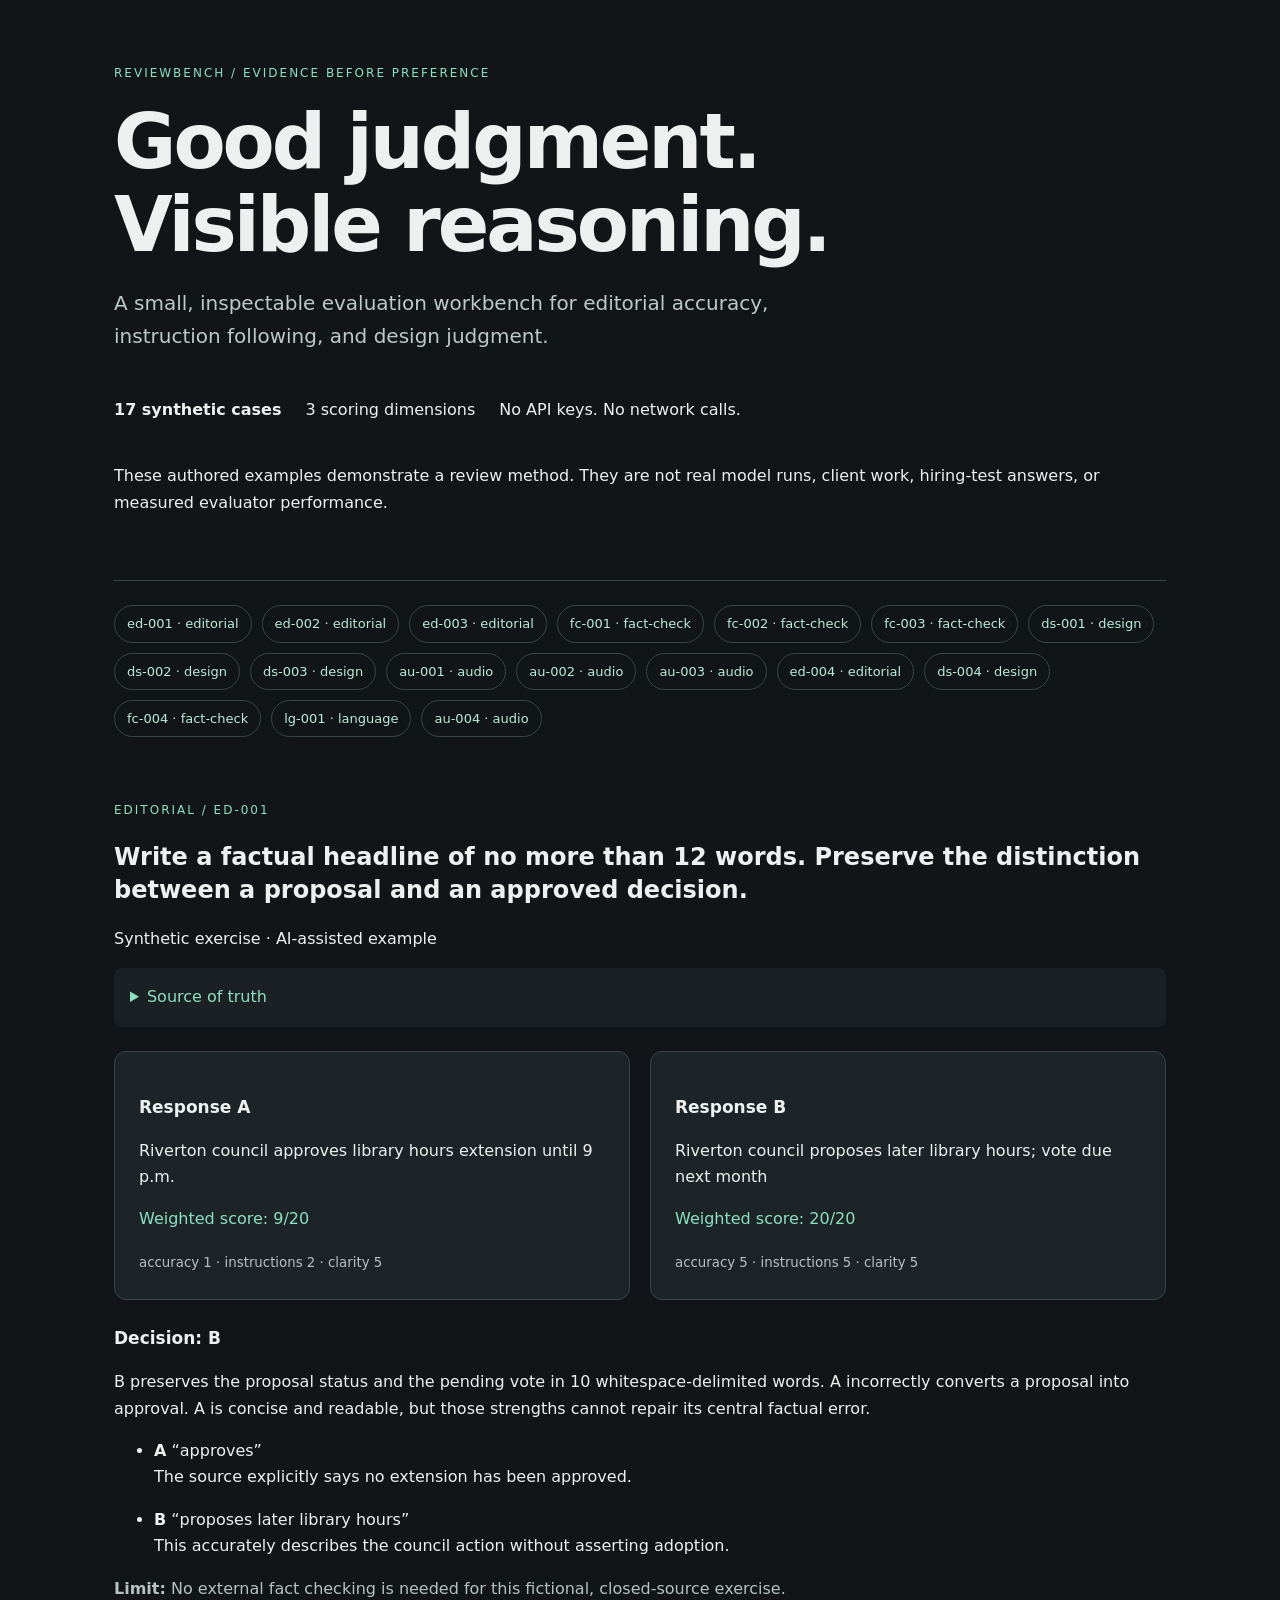
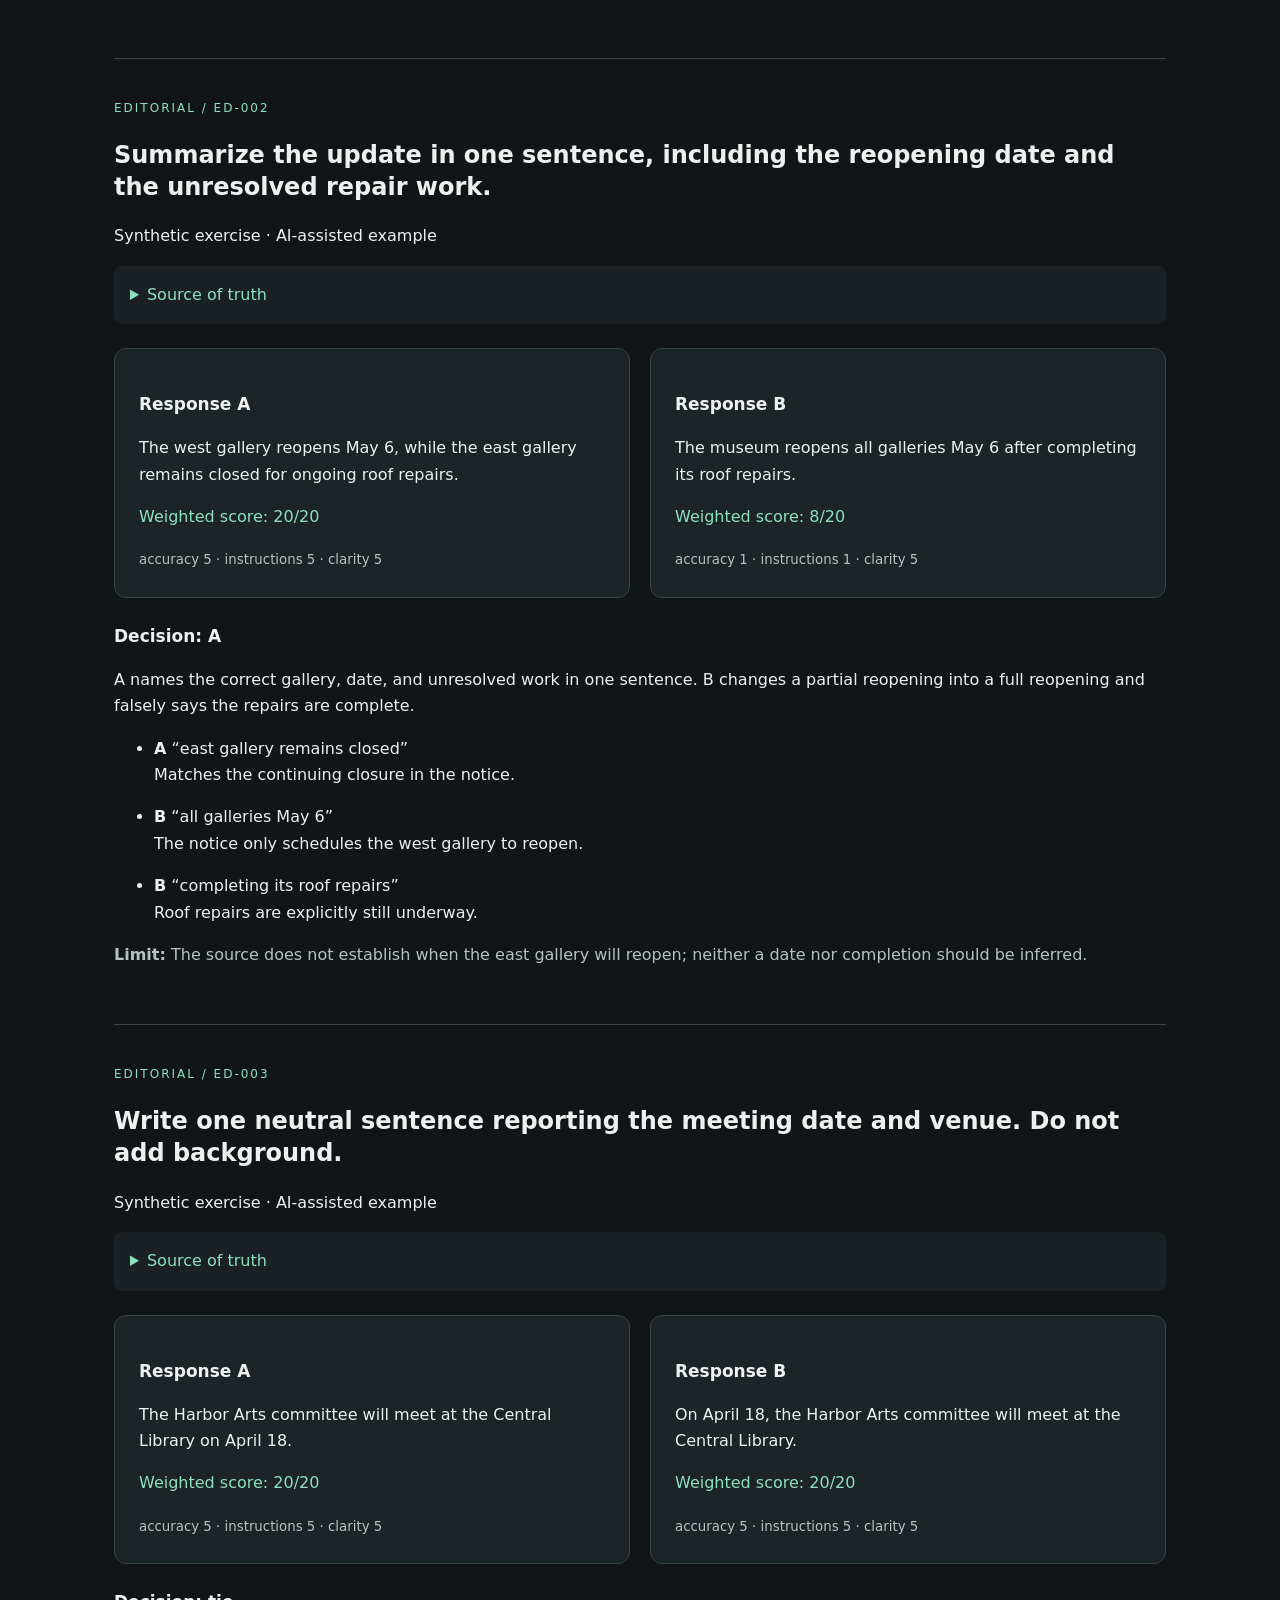
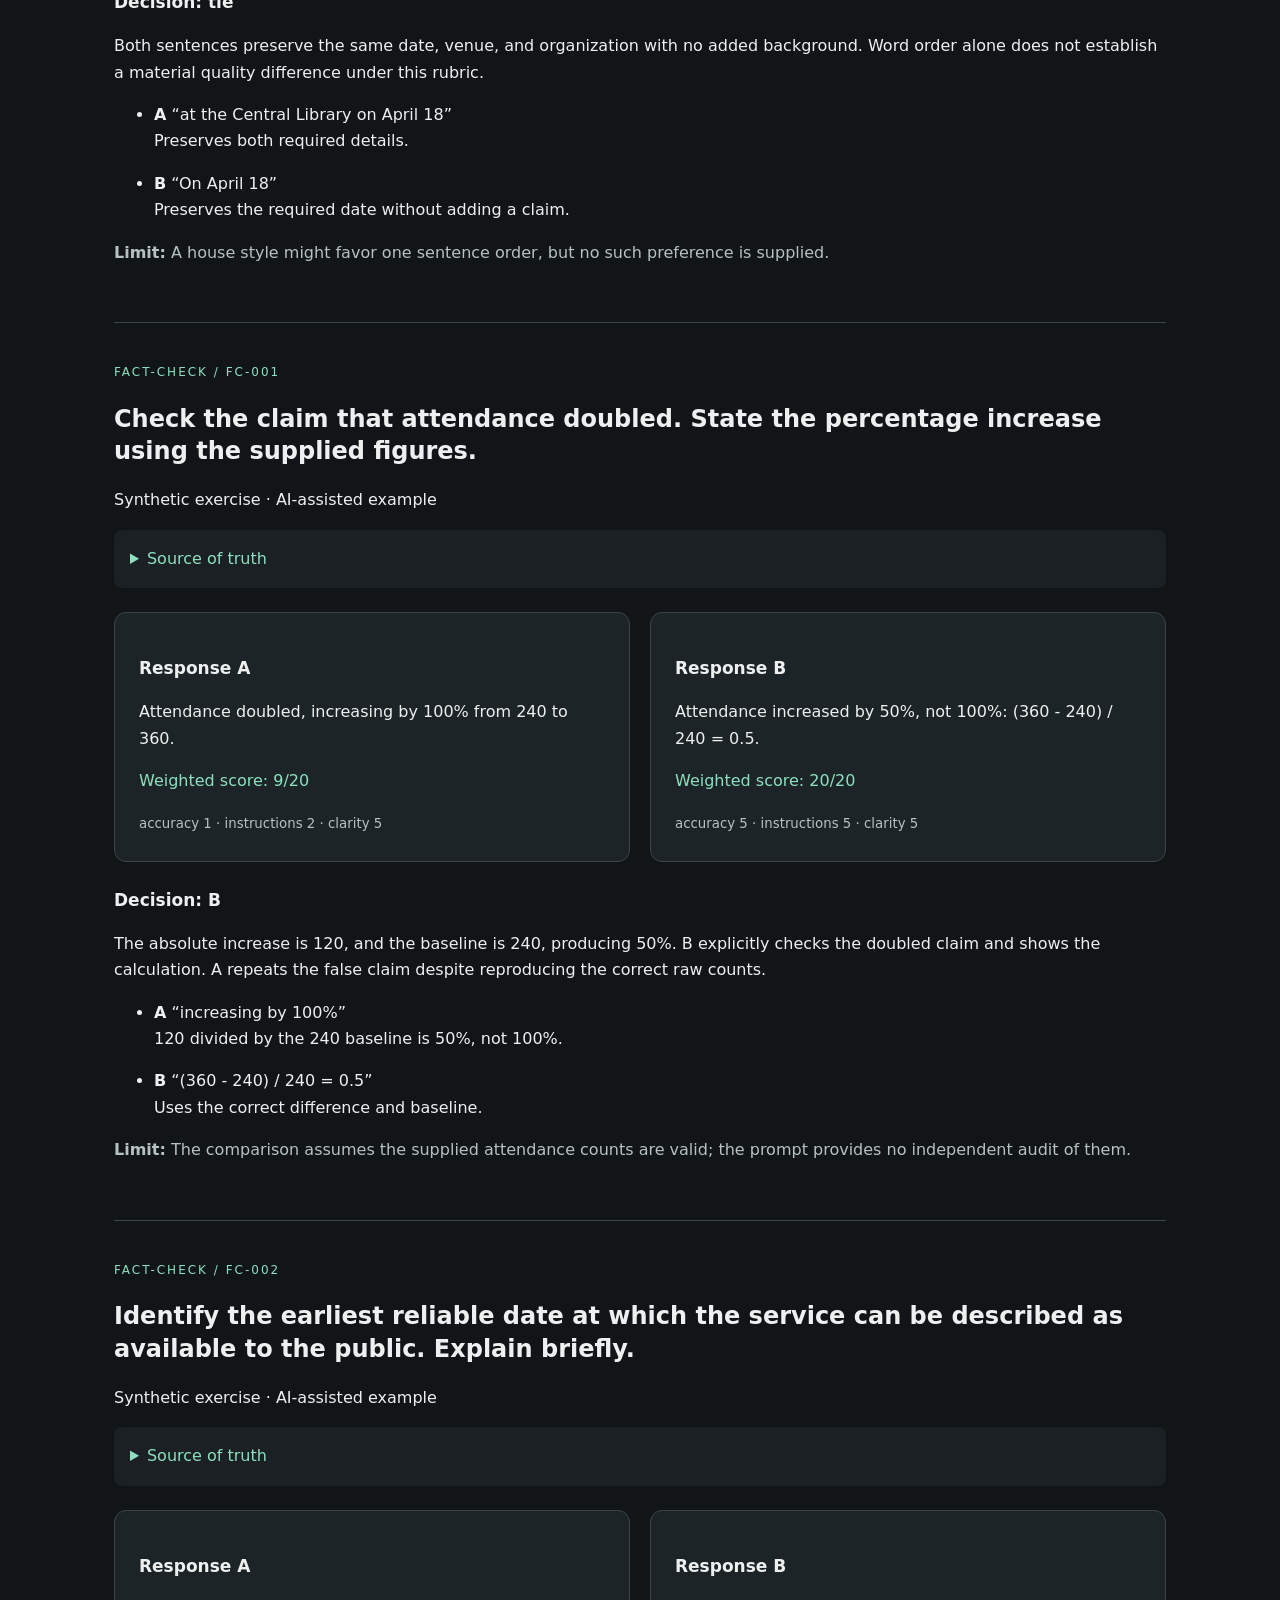
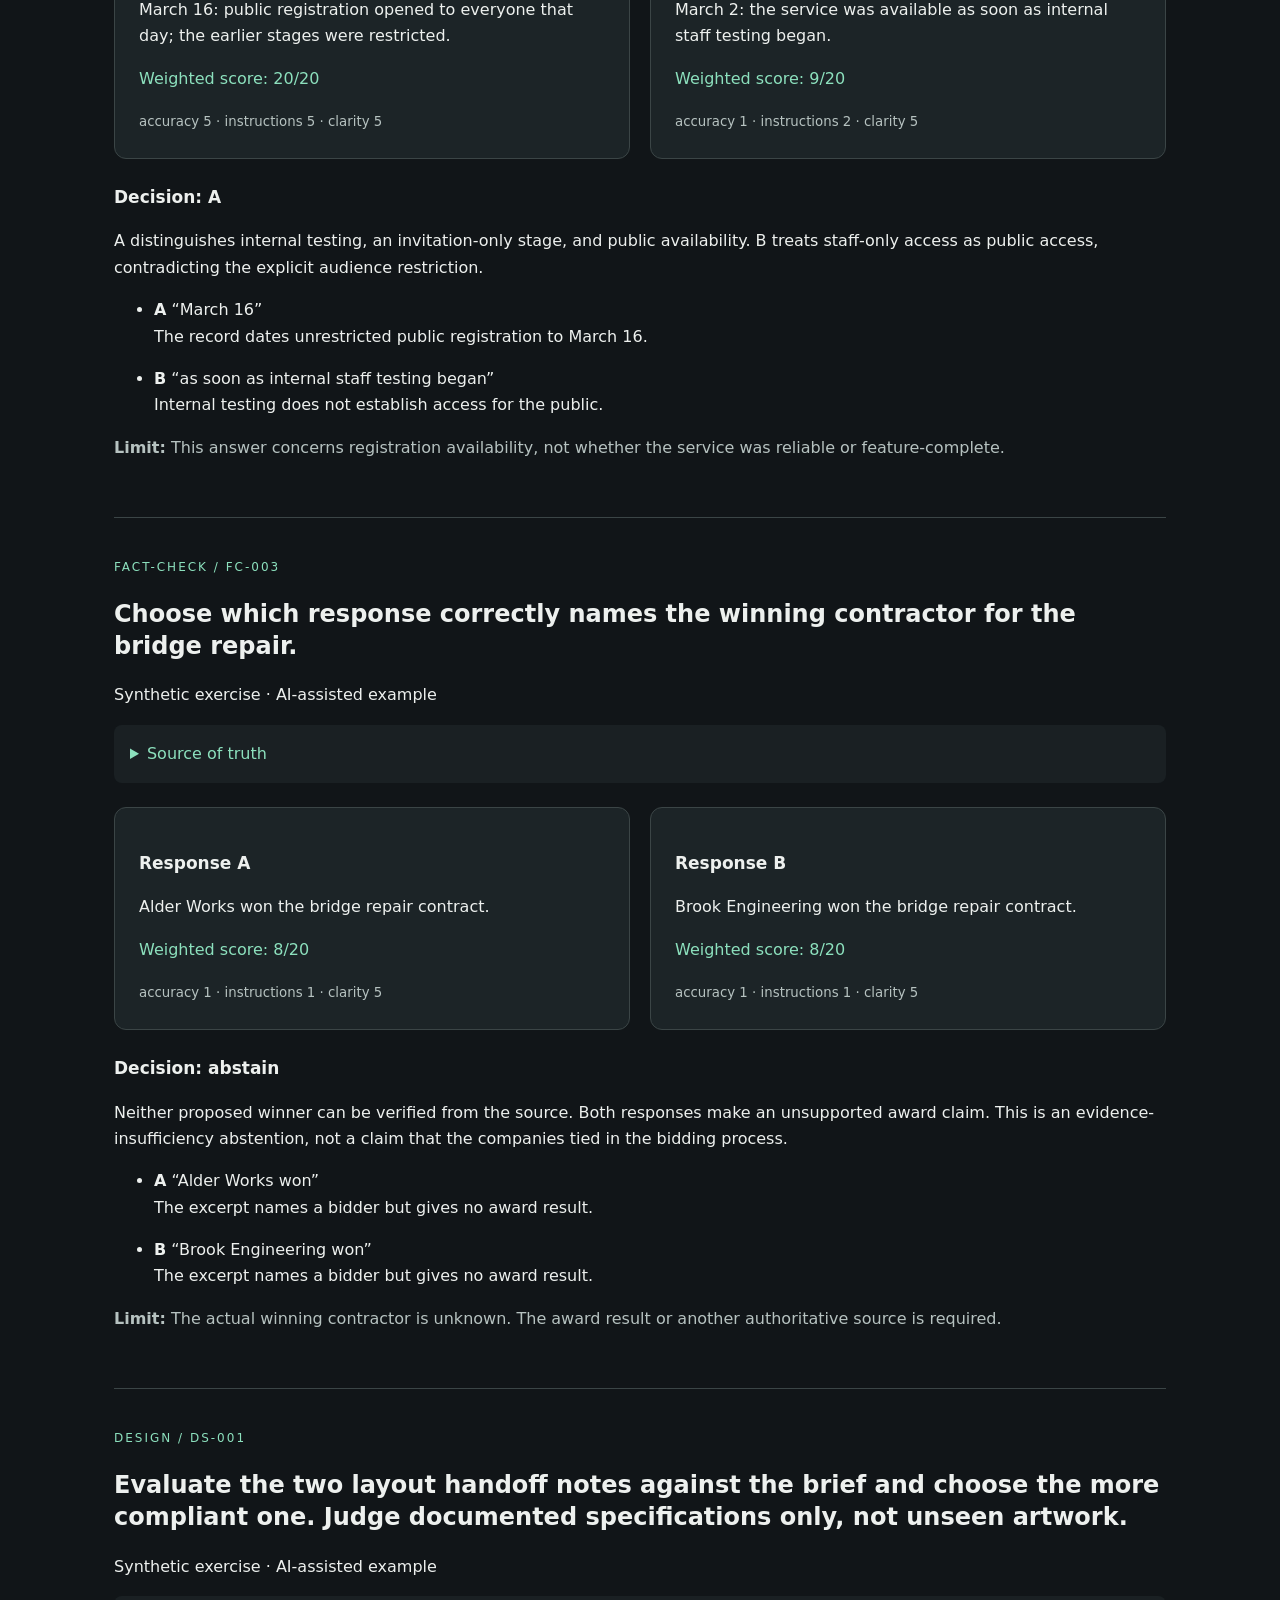
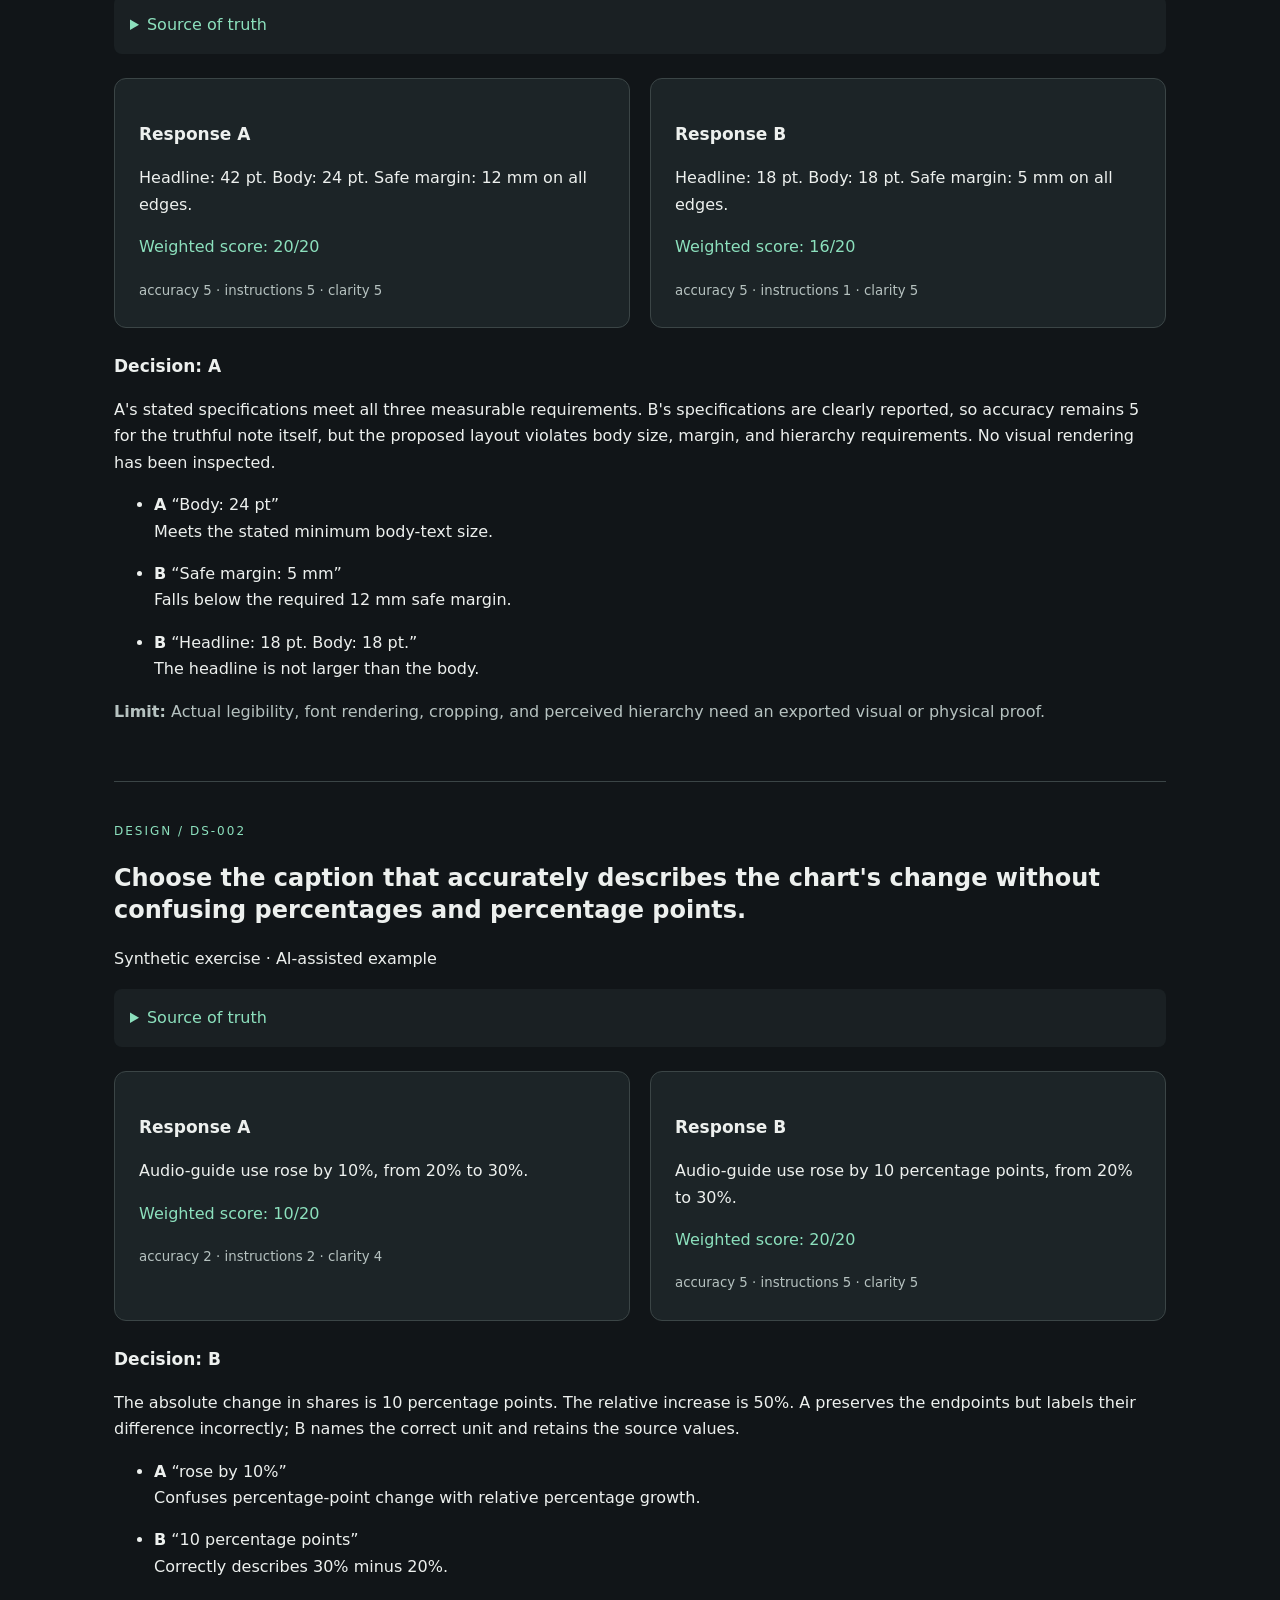
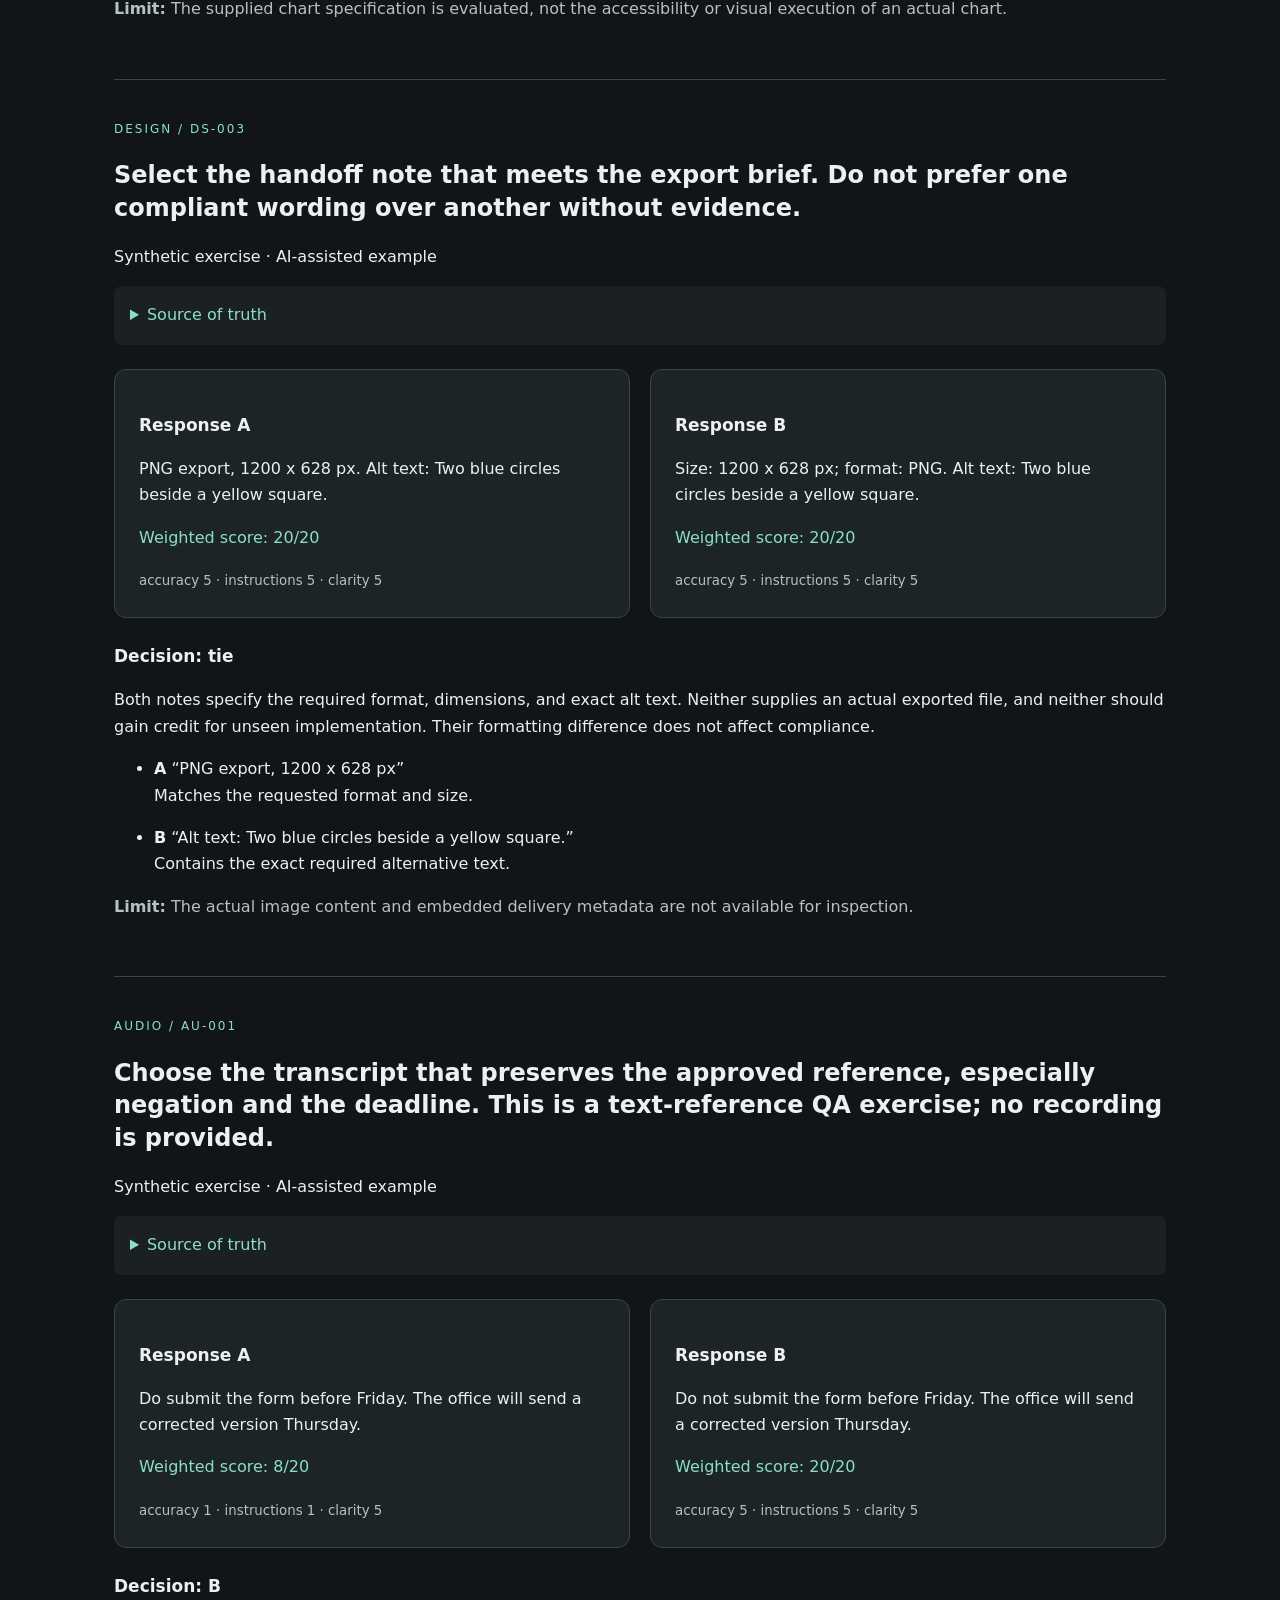
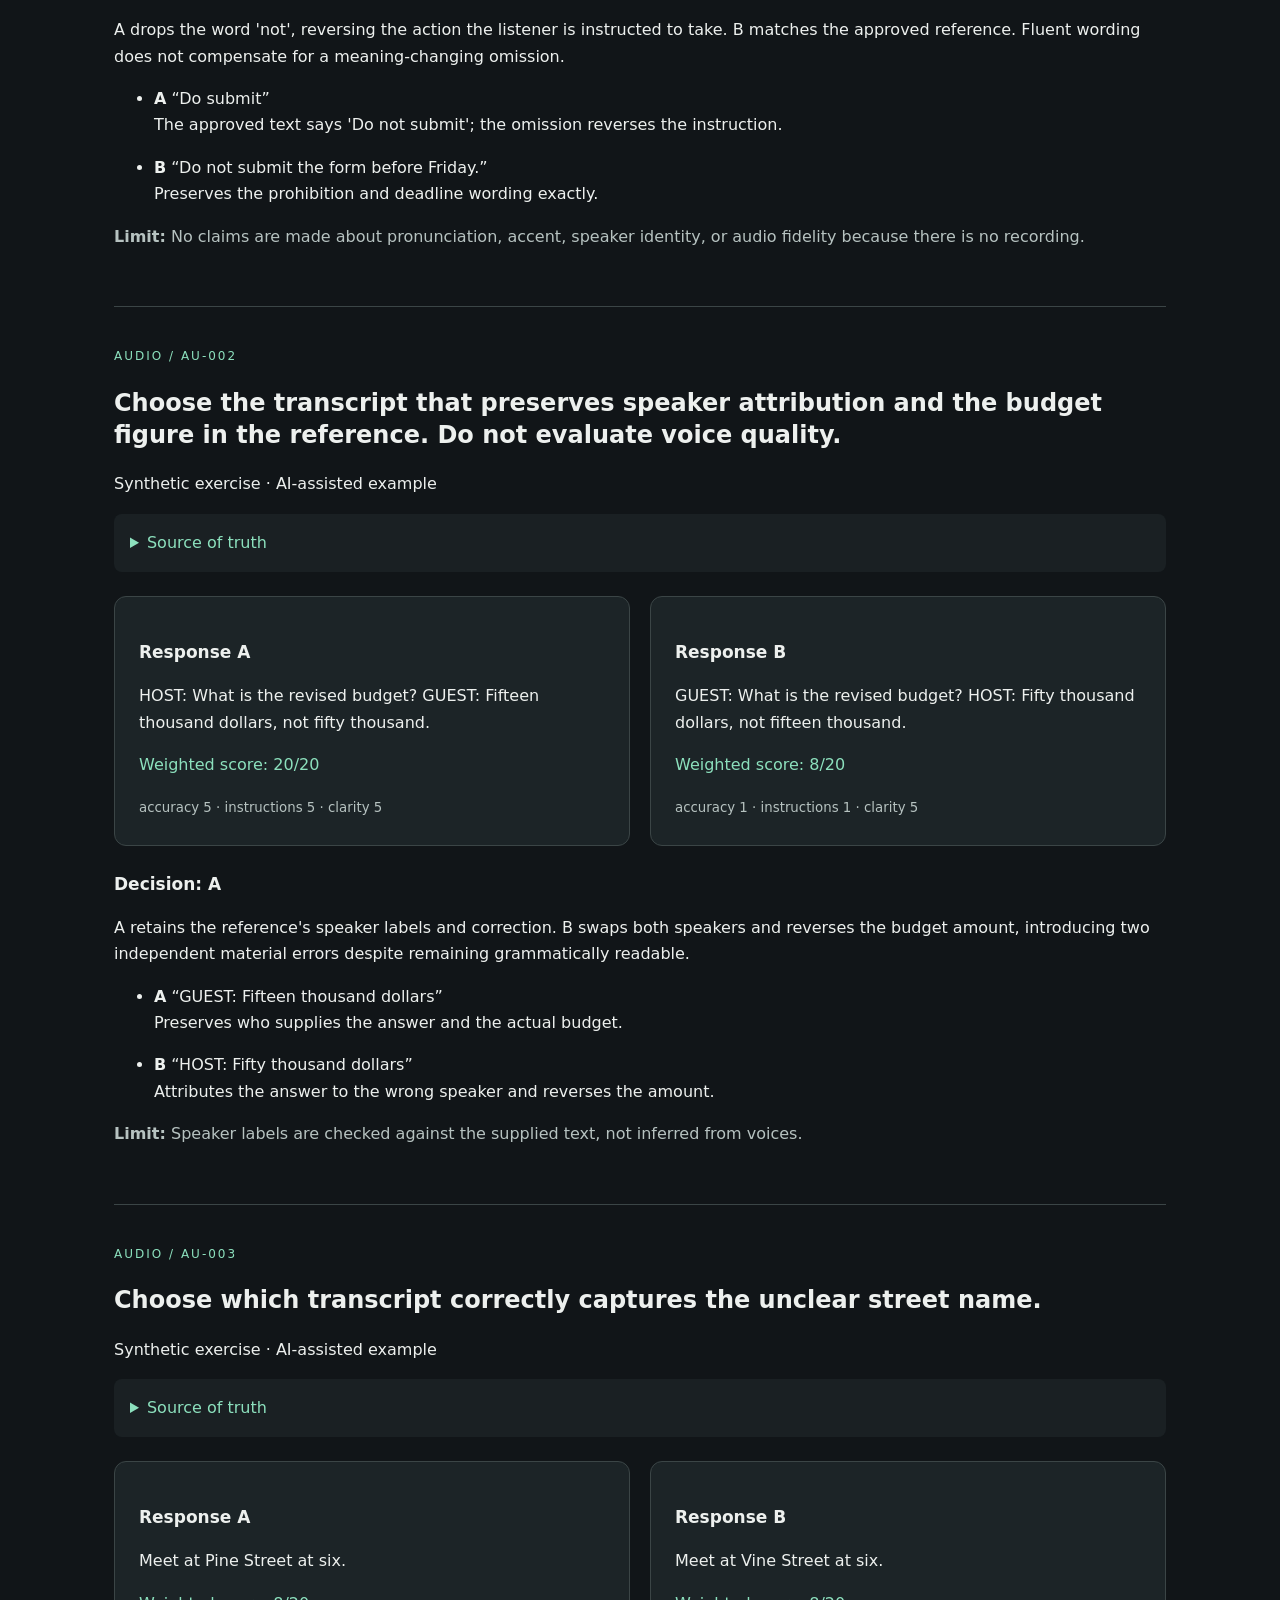
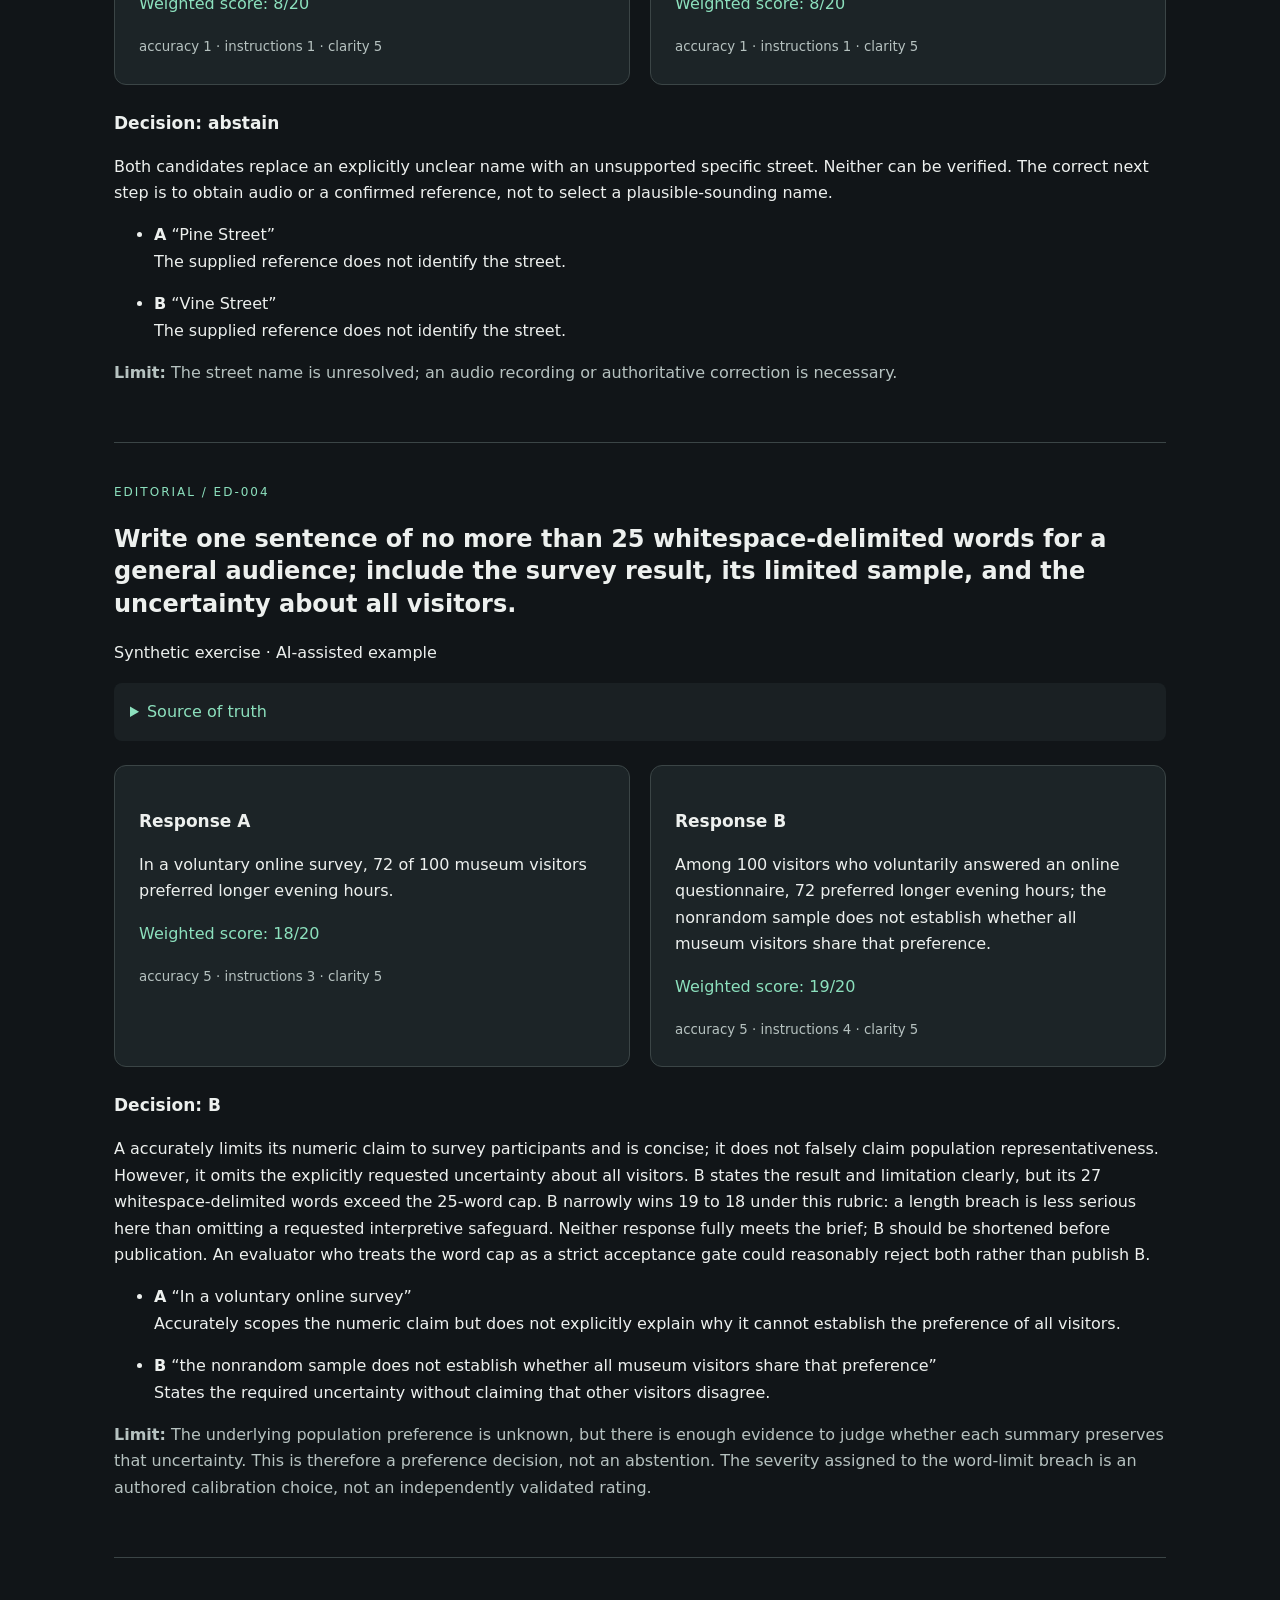
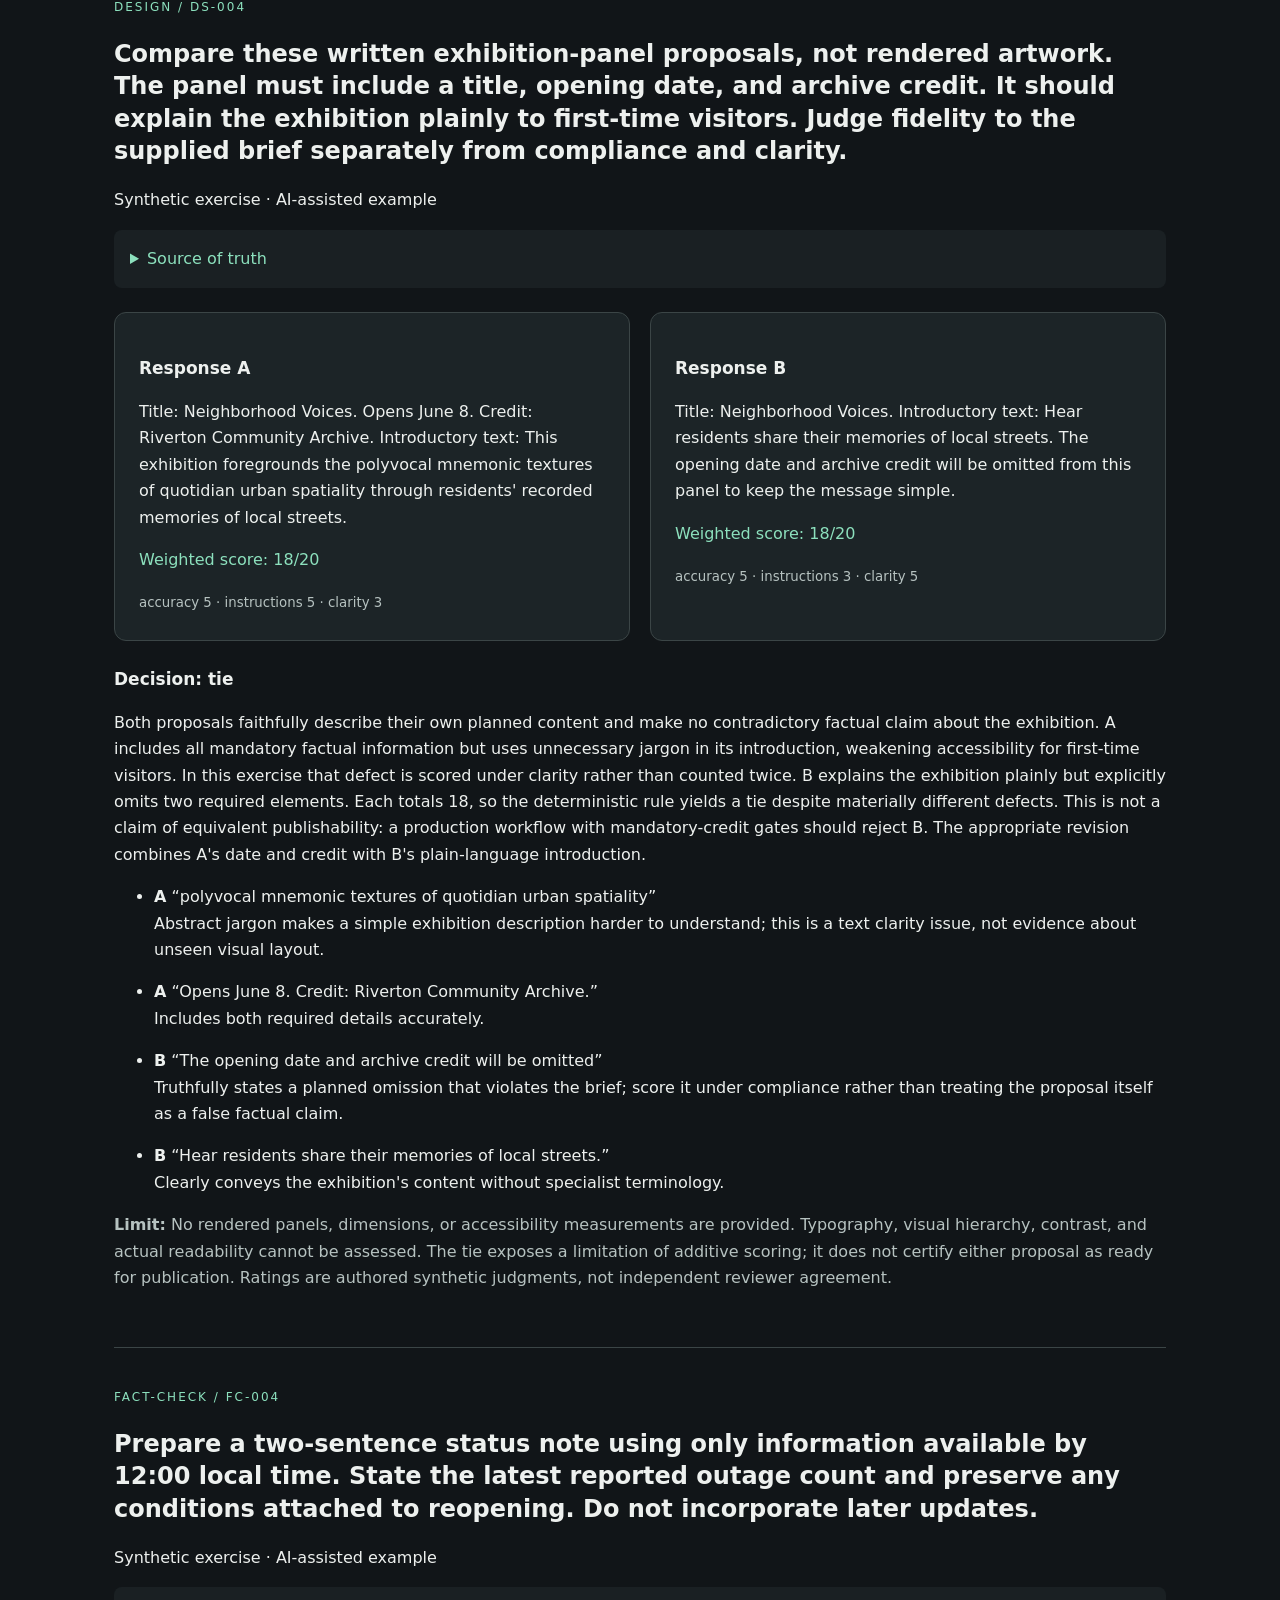
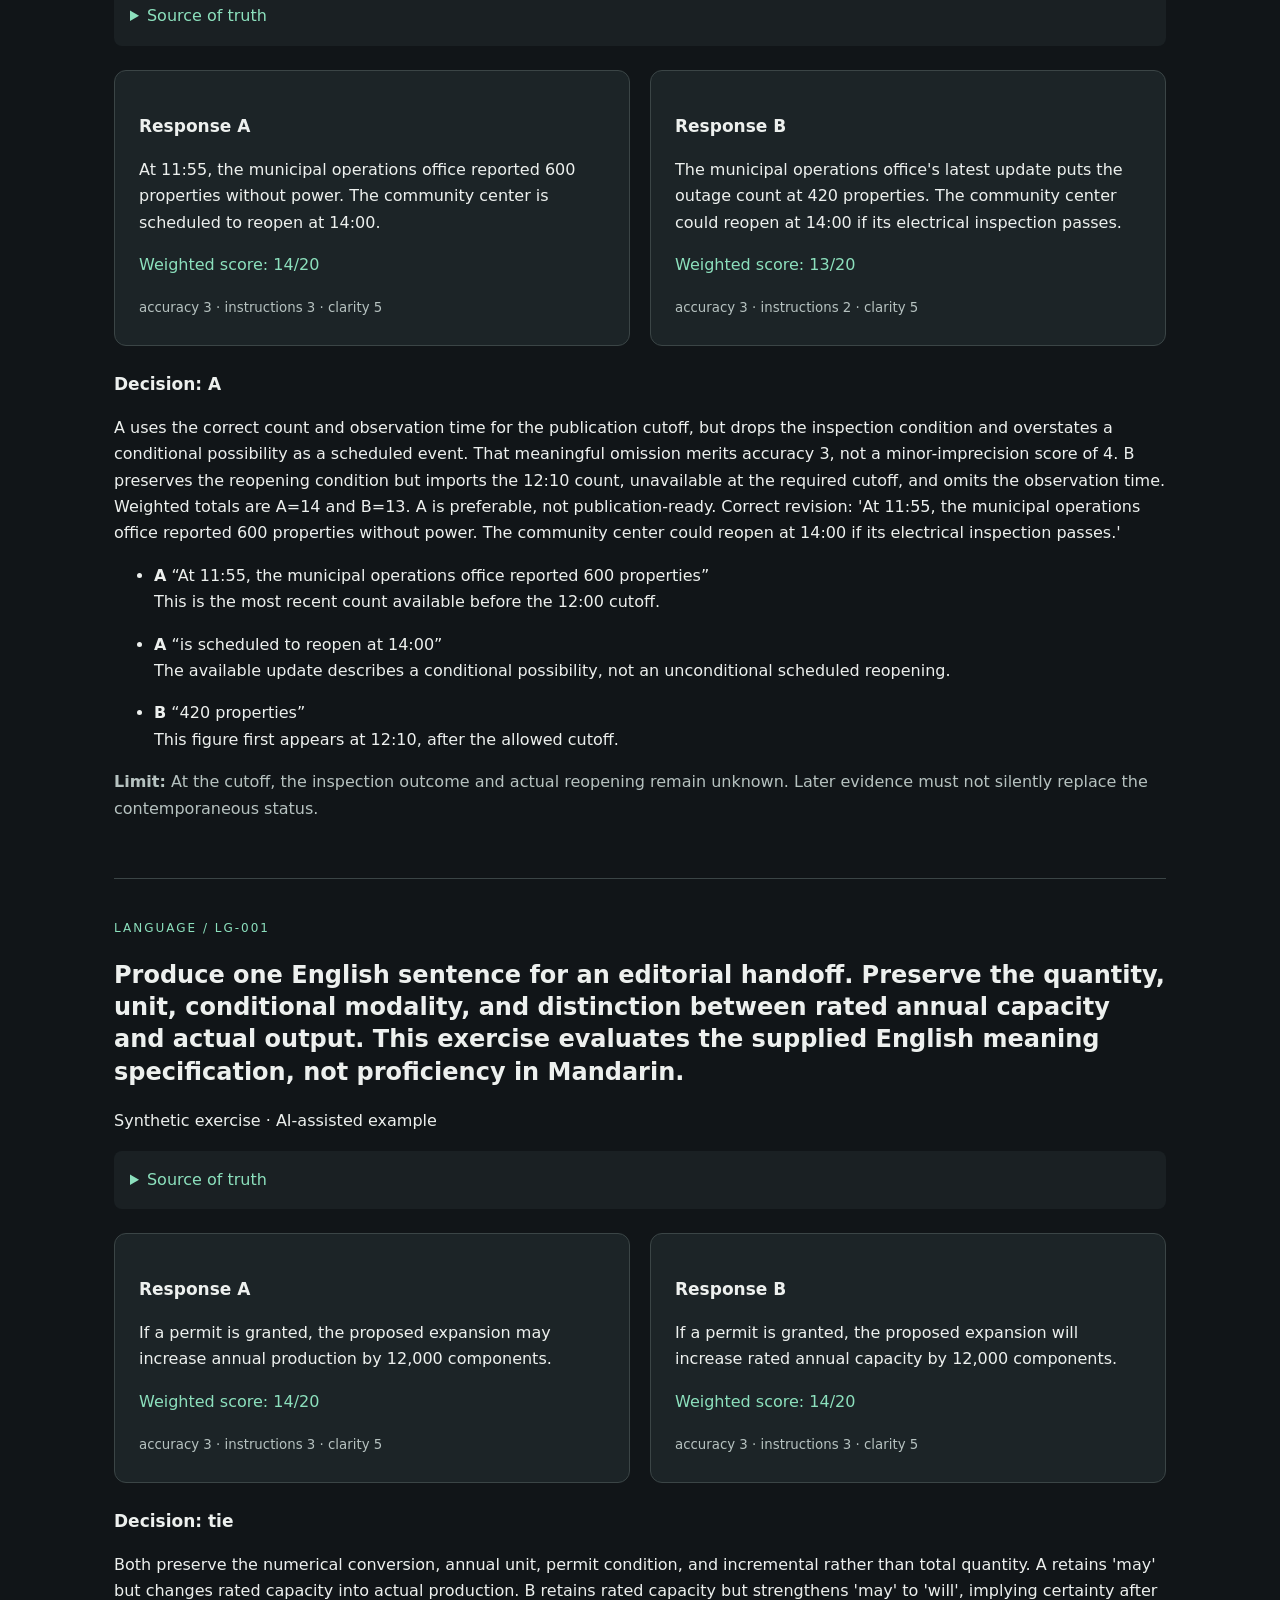
==== commit 0d107f52: "Add independently reviewed practice workflow and language-transcript lab" ====
--- a/reports/index.html
+++ b/reports/index.html
@@ -1,3 +1,3 @@
 <!doctype html><html lang="en"><head><meta charset="utf-8"><meta name="viewport" content="width=device-width,initial-scale=1"><title>ReviewBench | Evaluation evidence</title><style>
 :root{color-scheme:dark}*{box-sizing:border-box}body{margin:0;background:#111518;color:#edf0ee;font:16px/1.65 system-ui,sans-serif}main{max-width:1100px;margin:auto;padding:64px 24px}header{padding-bottom:48px;border-bottom:1px solid #3b4546}h1{font-size:clamp(42px,7vw,76px);letter-spacing:-3px;line-height:1.1;margin:16px 0}h2{font-size:24px;line-height:1.35}h3{font-size:17px}.eyebrow,.score{color:#8ce0bd}.eyebrow{text-transform:uppercase;letter-spacing:2px;font-size:12px}.lede{max-width:700px;color:#bdc9c7;font-size:20px}.stats{display:flex;flex-wrap:wrap;gap:24px;padding:24px 0}article{padding:40px 0;border-bottom:1px solid #3b4546}.pair{display:grid;grid-template-columns:1fr 1fr;gap:20px;margin:24px 0}.response{background:#1c2427;border:1px solid #3b4546;border-radius:12px;padding:24px}p{white-space:pre-wrap}small,.uncertainty{color:#b6c2c0}details{background:#1a2023;padding:16px;border-radius:8px}summary{cursor:pointer;color:#8ce0bd}li{margin-bottom:16px}footer{padding-top:40px;color:#b6c2c0}nav{display:flex;flex-wrap:wrap;gap:10px;padding:24px 0}nav a{font-size:13px;color:#b9ecd6;text-decoration:none;border:1px solid #3b4546;border-radius:24px;padding:7px 12px}nav a:hover,nav a:focus{background:#2c4940}article{scroll-margin-top:20px}@media(max-width:650px){.pair{grid-template-columns:1fr}main{padding:32px 18px}h1{letter-spacing:-1px}}@media print{body{background:white;color:black}.response,details{background:white;color:black}article{break-inside:avoid}}
-</style></head><body><main><header><div class="eyebrow">ReviewBench / Evidence before preference</div><h1>Good judgment.<br>Visible reasoning.</h1><p class="lede">A small, inspectable evaluation workbench for editorial accuracy, instruction following, and design judgment.</p><div class="stats"><b>17 synthetic cases</b><span>3 scoring dimensions</span><span>No API keys. No network calls.</span></div><p>These authored examples demonstrate a review method. They are not real model runs, client work, hiring-test answers, or measured evaluator performance.</p></header><nav aria-label="Cases"><a href="#ed-001">ed-001 · editorial</a><a href="#ed-002">ed-002 · editorial</a><a href="#ed-003">ed-003 · editorial</a><a href="#fc-001">fc-001 · fact-check</a><a href="#fc-002">fc-002 · fact-check</a><a href="#fc-003">fc-003 · fact-check</a><a href="#ds-001">ds-001 · design</a><a href="#ds-002">ds-002 · design</a><a href="#ds-003">ds-003 · design</a><a href="#au-001">au-001 · audio</a><a href="#au-002">au-002 · audio</a><a href="#au-003">au-003 · audio</a><a href="#ed-004">ed-004 · editorial</a><a href="#ds-004">ds-004 · design</a><a href="#fc-004">fc-004 · fact-check</a><a href="#lg-001">lg-001 · language</a><a href="#au-004">au-004 · audio</a></nav><article id="ed-001"><div class="eyebrow">editorial / ed-001</div><h2>Write a factual headline of no more than 12 words. Preserve the distinction between a proposal and an approved decision.</h2><p>Synthetic exercise · AI-assisted example</p><details><summary>Source of truth</summary><p>Fictional council briefing: On Tuesday, the Riverton council proposed extending library hours to 9 p.m. A final vote is scheduled for next month. No extension has been approved.</p></details><div class="pair"><section class="response"><h3>Response A</h3><p>Riverton council approves library hours extension until 9 p.m.</p><p class="score">Weighted score: 9/20</p><small>accuracy 1 · instructions 2 · clarity 5</small></section><section class="response"><h3>Response B</h3><p>Riverton council proposes later library hours; vote due next month</p><p class="score">Weighted score: 20/20</p><small>accuracy 5 · instructions 5 · clarity 5</small></section></div><h3>Decision: B</h3><p>B preserves the proposal status and the pending vote in 11 whitespace-delimited words. A incorrectly converts a proposal into approval. A is concise and readable, but those strengths cannot repair its central factual error.</p><ul><li><b>A</b> <q>approves</q><br>The source explicitly says no extension has been approved.</li><li><b>B</b> <q>proposes later library hours</q><br>This accurately describes the council action without asserting adoption.</li></ul><p class="uncertainty"><b>Limit:</b> No external fact checking is needed for this fictional, closed-source exercise.</p></article><article id="ed-002"><div class="eyebrow">editorial / ed-002</div><h2>Summarize the update in one sentence, including the reopening date and the unresolved repair work.</h2><p>Synthetic exercise · AI-assisted example</p><details><summary>Source of truth</summary><p>Fictional museum notice: The west gallery will reopen on May 6. Roof repairs above the east gallery are still underway, and that gallery remains closed. The museum did not announce an east-gallery reopening date.</p></details><div class="pair"><section class="response"><h3>Response A</h3><p>The west gallery reopens May 6, while the east gallery remains closed for ongoing roof repairs.</p><p class="score">Weighted score: 20/20</p><small>accuracy 5 · instructions 5 · clarity 5</small></section><section class="response"><h3>Response B</h3><p>The museum reopens all galleries May 6 after completing its roof repairs.</p><p class="score">Weighted score: 8/20</p><small>accuracy 1 · instructions 1 · clarity 5</small></section></div><h3>Decision: A</h3><p>A names the correct gallery, date, and unresolved work in one sentence. B changes a partial reopening into a full reopening and falsely says the repairs are complete.</p><ul><li><b>A</b> <q>east gallery remains closed</q><br>Matches the continuing closure in the notice.</li><li><b>B</b> <q>all galleries May 6</q><br>The notice only schedules the west gallery to reopen.</li><li><b>B</b> <q>completing its roof repairs</q><br>Roof repairs are explicitly still underway.</li></ul><p class="uncertainty"><b>Limit:</b> The source does not establish when the east gallery will reopen; neither a date nor completion should be inferred.</p></article><article id="ed-003"><div class="eyebrow">editorial / ed-003</div><h2>Write one neutral sentence reporting the meeting date and venue. Do not add background.</h2><p>Synthetic exercise · AI-assisted example</p><details><summary>Source of truth</summary><p>Fictional event listing: The Harbor Arts committee meets April 18 at the Central Library.</p></details><div class="pair"><section class="response"><h3>Response A</h3><p>The Harbor Arts committee will meet at the Central Library on April 18.</p><p class="score">Weighted score: 20/20</p><small>accuracy 5 · instructions 5 · clarity 5</small></section><section class="response"><h3>Response B</h3><p>On April 18, the Harbor Arts committee will meet at the Central Library.</p><p class="score">Weighted score: 20/20</p><small>accuracy 5 · instructions 5 · clarity 5</small></section></div><h3>Decision: tie</h3><p>Both sentences preserve the same date, venue, and organization with no added background. Word order alone does not establish a material quality difference under this rubric.</p><ul><li><b>A</b> <q>at the Central Library on April 18</q><br>Preserves both required details.</li><li><b>B</b> <q>On April 18</q><br>Preserves the required date without adding a claim.</li></ul><p class="uncertainty"><b>Limit:</b> A house style might favor one sentence order, but no such preference is supplied.</p></article><article id="fc-001"><div class="eyebrow">fact-check / fc-001</div><h2>Check the claim that attendance doubled. State the percentage increase using the supplied figures.</h2><p>Synthetic exercise · AI-assisted example</p><details><summary>Source of truth</summary><p>Fictional attendance table: Last year, 240 visitors attended. This year, 360 visitors attended. Both counts cover the same event and duration.</p></details><div class="pair"><section class="response"><h3>Response A</h3><p>Attendance doubled, increasing by 100% from 240 to 360.</p><p class="score">Weighted score: 9/20</p><small>accuracy 1 · instructions 2 · clarity 5</small></section><section class="response"><h3>Response B</h3><p>Attendance increased by 50%, not 100%: (360 - 240) / 240 = 0.5.</p><p class="score">Weighted score: 20/20</p><small>accuracy 5 · instructions 5 · clarity 5</small></section></div><h3>Decision: B</h3><p>The absolute increase is 120, and the baseline is 240, producing 50%. B explicitly checks the doubled claim and shows the calculation. A repeats the false claim despite reproducing the correct raw counts.</p><ul><li><b>A</b> <q>increasing by 100%</q><br>120 divided by the 240 baseline is 50%, not 100%.</li><li><b>B</b> <q>(360 - 240) / 240 = 0.5</q><br>Uses the correct difference and baseline.</li></ul><p class="uncertainty"><b>Limit:</b> The comparison assumes the supplied attendance counts are valid; the prompt provides no independent audit of them.</p></article><article id="fc-002"><div class="eyebrow">fact-check / fc-002</div><h2>Identify the earliest reliable date at which the service can be described as available to the public. Explain briefly.</h2><p>Synthetic exercise · AI-assisted example</p><details><summary>Source of truth</summary><p>Fictional project record: March 2, internal staff testing began. March 9, selected invited volunteers received access. March 16, public registration opened to everyone. All dates are in the same year.</p></details><div class="pair"><section class="response"><h3>Response A</h3><p>March 16: public registration opened to everyone that day; the earlier stages were restricted.</p><p class="score">Weighted score: 20/20</p><small>accuracy 5 · instructions 5 · clarity 5</small></section><section class="response"><h3>Response B</h3><p>March 2: the service was available as soon as internal staff testing began.</p><p class="score">Weighted score: 9/20</p><small>accuracy 1 · instructions 2 · clarity 5</small></section></div><h3>Decision: A</h3><p>A distinguishes internal testing, an invitation-only stage, and public availability. B treats staff-only access as public access, contradicting the explicit audience restriction.</p><ul><li><b>A</b> <q>March 16</q><br>The record dates unrestricted public registration to March 16.</li><li><b>B</b> <q>as soon as internal staff testing began</q><br>Internal testing does not establish access for the public.</li></ul><p class="uncertainty"><b>Limit:</b> This answer concerns registration availability, not whether the service was reliable or feature-complete.</p></article><article id="fc-003"><div class="eyebrow">fact-check / fc-003</div><h2>Choose which response correctly names the winning contractor for the bridge repair.</h2><p>Synthetic exercise · AI-assisted example</p><details><summary>Source of truth</summary><p>Fictional procurement notice: Alder Works and Brook Engineering submitted bids. The award committee met Thursday. The excerpt ends before the decision and contains no award result.</p></details><div class="pair"><section class="response"><h3>Response A</h3><p>Alder Works won the bridge repair contract.</p><p class="score">Weighted score: 8/20</p><small>accuracy 1 · instructions 1 · clarity 5</small></section><section class="response"><h3>Response B</h3><p>Brook Engineering won the bridge repair contract.</p><p class="score">Weighted score: 8/20</p><small>accuracy 1 · instructions 1 · clarity 5</small></section></div><h3>Decision: abstain</h3><p>Neither proposed winner can be verified from the source. Both responses make an unsupported award claim. This is an evidence-insufficiency abstention, not a claim that the companies tied in the bidding process.</p><ul><li><b>A</b> <q>Alder Works won</q><br>The excerpt names a bidder but gives no award result.</li><li><b>B</b> <q>Brook Engineering won</q><br>The excerpt names a bidder but gives no award result.</li></ul><p class="uncertainty"><b>Limit:</b> The actual winning contractor is unknown. The award result or another authoritative source is required.</p></article><article id="ds-001"><div class="eyebrow">design / ds-001</div><h2>Evaluate the two layout handoff notes against the brief and choose the more compliant one. Judge documented specifications only, not unseen artwork.</h2><p>Synthetic exercise · AI-assisted example</p><details><summary>Source of truth</summary><p>Fictional poster brief: Use a 24-point minimum for body text, a 12 mm safe margin, and a distinct headline larger than the body. Candidate notes are the only available evidence.</p></details><div class="pair"><section class="response"><h3>Response A</h3><p>Headline: 42 pt. Body: 24 pt. Safe margin: 12 mm on all edges.</p><p class="score">Weighted score: 20/20</p><small>accuracy 5 · instructions 5 · clarity 5</small></section><section class="response"><h3>Response B</h3><p>Headline: 18 pt. Body: 18 pt. Safe margin: 5 mm on all edges.</p><p class="score">Weighted score: 16/20</p><small>accuracy 5 · instructions 1 · clarity 5</small></section></div><h3>Decision: A</h3><p>A&#x27;s stated specifications meet all three measurable requirements. B&#x27;s specifications are clearly reported, so accuracy remains 5 for the truthful note itself, but the proposed layout violates body size, margin, and hierarchy requirements. No visual rendering has been inspected.</p><ul><li><b>A</b> <q>Body: 24 pt</q><br>Meets the stated minimum body-text size.</li><li><b>B</b> <q>Safe margin: 5 mm</q><br>Falls below the required 12 mm safe margin.</li><li><b>B</b> <q>Headline: 18 pt. Body: 18 pt.</q><br>The headline is not larger than the body.</li></ul><p class="uncertainty"><b>Limit:</b> Actual legibility, font rendering, cropping, and perceived hierarchy need an exported visual or physical proof.</p></article><article id="ds-002"><div class="eyebrow">design / ds-002</div><h2>Choose the caption that accurately describes the chart&#x27;s change without confusing percentages and percentage points.</h2><p>Synthetic exercise · AI-assisted example</p><details><summary>Source of truth</summary><p>Fictional chart specification: The share of visitors using audio guides rises from 20% in 2024 to 30% in 2025. The chart&#x27;s y-axis is labeled Share of visitors (%).</p></details><div class="pair"><section class="response"><h3>Response A</h3><p>Audio-guide use rose by 10%, from 20% to 30%.</p><p class="score">Weighted score: 10/20</p><small>accuracy 2 · instructions 2 · clarity 4</small></section><section class="response"><h3>Response B</h3><p>Audio-guide use rose by 10 percentage points, from 20% to 30%.</p><p class="score">Weighted score: 20/20</p><small>accuracy 5 · instructions 5 · clarity 5</small></section></div><h3>Decision: B</h3><p>The absolute change in shares is 10 percentage points. The relative increase is 50%. A preserves the endpoints but labels their difference incorrectly; B names the correct unit and retains the source values.</p><ul><li><b>A</b> <q>rose by 10%</q><br>Confuses percentage-point change with relative percentage growth.</li><li><b>B</b> <q>10 percentage points</q><br>Correctly describes 30% minus 20%.</li></ul><p class="uncertainty"><b>Limit:</b> The supplied chart specification is evaluated, not the accessibility or visual execution of an actual chart.</p></article><article id="ds-003"><div class="eyebrow">design / ds-003</div><h2>Select the handoff note that meets the export brief. Do not prefer one compliant wording over another without evidence.</h2><p>Synthetic exercise · AI-assisted example</p><details><summary>Source of truth</summary><p>Fictional digital-card brief: Export at 1200 by 628 pixels as PNG. Include the exact alt text: Two blue circles beside a yellow square. The brief specifies no other export settings.</p></details><div class="pair"><section class="response"><h3>Response A</h3><p>PNG export, 1200 x 628 px. Alt text: Two blue circles beside a yellow square.</p><p class="score">Weighted score: 20/20</p><small>accuracy 5 · instructions 5 · clarity 5</small></section><section class="response"><h3>Response B</h3><p>Size: 1200 x 628 px; format: PNG. Alt text: Two blue circles beside a yellow square.</p><p class="score">Weighted score: 20/20</p><small>accuracy 5 · instructions 5 · clarity 5</small></section></div><h3>Decision: tie</h3><p>Both notes specify the required format, dimensions, and exact alt text. Neither supplies an actual exported file, and neither should gain credit for unseen implementation. Their formatting difference does not affect compliance.</p><ul><li><b>A</b> <q>PNG export, 1200 x 628 px</q><br>Matches the requested format and size.</li><li><b>B</b> <q>Alt text: Two blue circles beside a yellow square.</q><br>Contains the exact required alternative text.</li></ul><p class="uncertainty"><b>Limit:</b> The actual image content and embedded delivery metadata are not available for inspection.</p></article><article id="au-001"><div class="eyebrow">audio / au-001</div><h2>Choose the transcript that preserves the approved reference, especially negation and the deadline. This is a text-reference QA exercise; no recording is provided.</h2><p>Synthetic exercise · AI-assisted example</p><details><summary>Source of truth</summary><p>Fictional approved transcript: Do not submit the form before Friday. The office will send a corrected version Thursday.</p></details><div class="pair"><section class="response"><h3>Response A</h3><p>Do submit the form before Friday. The office will send a corrected version Thursday.</p><p class="score">Weighted score: 8/20</p><small>accuracy 1 · instructions 1 · clarity 5</small></section><section class="response"><h3>Response B</h3><p>Do not submit the form before Friday. The office will send a corrected version Thursday.</p><p class="score">Weighted score: 20/20</p><small>accuracy 5 · instructions 5 · clarity 5</small></section></div><h3>Decision: B</h3><p>A drops the word &#x27;not&#x27;, reversing the action the listener is instructed to take. B matches the approved reference. Fluent wording does not compensate for a meaning-changing omission.</p><ul><li><b>A</b> <q>Do submit</q><br>The approved text says &#x27;Do not submit&#x27;; the omission reverses the instruction.</li><li><b>B</b> <q>Do not submit the form before Friday.</q><br>Preserves the prohibition and deadline wording exactly.</li></ul><p class="uncertainty"><b>Limit:</b> No claims are made about pronunciation, accent, speaker identity, or audio fidelity because there is no recording.</p></article><article id="au-002"><div class="eyebrow">audio / au-002</div><h2>Choose the transcript that preserves speaker attribution and the budget figure in the reference. Do not evaluate voice quality.</h2><p>Synthetic exercise · AI-assisted example</p><details><summary>Source of truth</summary><p>Fictional approved dialogue: HOST: What is the revised budget? GUEST: Fifteen thousand dollars, not fifty thousand.</p></details><div class="pair"><section class="response"><h3>Response A</h3><p>HOST: What is the revised budget? GUEST: Fifteen thousand dollars, not fifty thousand.</p><p class="score">Weighted score: 20/20</p><small>accuracy 5 · instructions 5 · clarity 5</small></section><section class="response"><h3>Response B</h3><p>GUEST: What is the revised budget? HOST: Fifty thousand dollars, not fifteen thousand.</p><p class="score">Weighted score: 8/20</p><small>accuracy 1 · instructions 1 · clarity 5</small></section></div><h3>Decision: A</h3><p>A retains the reference&#x27;s speaker labels and correction. B swaps both speakers and reverses the budget amount, introducing two independent material errors despite remaining grammatically readable.</p><ul><li><b>A</b> <q>GUEST: Fifteen thousand dollars</q><br>Preserves who supplies the answer and the actual budget.</li><li><b>B</b> <q>HOST: Fifty thousand dollars</q><br>Attributes the answer to the wrong speaker and reverses the amount.</li></ul><p class="uncertainty"><b>Limit:</b> Speaker labels are checked against the supplied text, not inferred from voices.</p></article><article id="au-003"><div class="eyebrow">audio / au-003</div><h2>Choose which transcript correctly captures the unclear street name.</h2><p>Synthetic exercise · AI-assisted example</p><details><summary>Source of truth</summary><p>Fictional approved partial transcript: Meet at [unclear street name] at six. No audio, spelling confirmation, geographic context, or full reference is supplied.</p></details><div class="pair"><section class="response"><h3>Response A</h3><p>Meet at Pine Street at six.</p><p class="score">Weighted score: 8/20</p><small>accuracy 1 · instructions 1 · clarity 5</small></section><section class="response"><h3>Response B</h3><p>Meet at Vine Street at six.</p><p class="score">Weighted score: 8/20</p><small>accuracy 1 · instructions 1 · clarity 5</small></section></div><h3>Decision: abstain</h3><p>Both candidates replace an explicitly unclear name with an unsupported specific street. Neither can be verified. The correct next step is to obtain audio or a confirmed reference, not to select a plausible-sounding name.</p><ul><li><b>A</b> <q>Pine Street</q><br>The supplied reference does not identify the street.</li><li><b>B</b> <q>Vine Street</q><br>The supplied reference does not identify the street.</li></ul><p class="uncertainty"><b>Limit:</b> The street name is unresolved; an audio recording or authoritative correction is necessary.</p></article><article id="ed-004"><div class="eyebrow">editorial / ed-004</div><h2>Write one sentence of no more than 25 whitespace-delimited words for a general audience; include the survey result, its limited sample, and the uncertainty about all visitors.</h2><p>Synthetic exercise · AI-assisted example</p><details><summary>Source of truth</summary><p>Fictional museum survey: 72 of 100 visitors who voluntarily answered an online questionnaire preferred longer evening hours. Participation was optional and the sample was not randomly selected. The museum cannot establish the preference of all visitors from these responses.</p></details><div class="pair"><section class="response"><h3>Response A</h3><p>In a voluntary online survey, 72 of 100 museum visitors preferred longer evening hours.</p><p class="score">Weighted score: 18/20</p><small>accuracy 5 · instructions 3 · clarity 5</small></section><section class="response"><h3>Response B</h3><p>Among 100 visitors who voluntarily answered an online questionnaire, 72 preferred longer evening hours; the nonrandom sample does not establish whether all museum visitors share that preference.</p><p class="score">Weighted score: 19/20</p><small>accuracy 5 · instructions 4 · clarity 5</small></section></div><h3>Decision: B</h3><p>A accurately limits its numeric claim to survey participants and is concise; it does not falsely claim population representativeness. However, it omits the explicitly requested uncertainty about all visitors. B states the result and limitation clearly, but its 27 whitespace-delimited words exceed the 25-word cap. B narrowly wins 19 to 18 under this rubric: a length breach is less serious here than omitting a requested interpretive safeguard. Neither response fully meets the brief; B should be shortened before publication. An evaluator who treats the word cap as a strict acceptance gate could reasonably reject both rather than publish B.</p><ul><li><b>A</b> <q>In a voluntary online survey</q><br>Accurately scopes the numeric claim but does not explicitly explain why it cannot establish the preference of all visitors.</li><li><b>B</b> <q>the nonrandom sample does not establish whether all museum visitors share that preference</q><br>States the required uncertainty without claiming that other visitors disagree.</li></ul><p class="uncertainty"><b>Limit:</b> The underlying population preference is unknown, but there is enough evidence to judge whether each summary preserves that uncertainty. This is therefore a preference decision, not an abstention. The severity assigned to the word-limit breach is an authored calibration choice, not an independently validated rating.</p></article><article id="ds-004"><div class="eyebrow">design / ds-004</div><h2>Compare these written exhibition-panel proposals, not rendered artwork. The panel must include a title, opening date, and archive credit. It should explain the exhibition plainly to first-time visitors. Judge fidelity to the supplied brief separately from compliance and clarity.</h2><p>Synthetic exercise · AI-assisted example</p><details><summary>Source of truth</summary><p>Fictional exhibition brief: Title: Neighborhood Voices. Opening date: June 8. Required credit: Riverton Community Archive. The exhibition presents residents&#x27; recorded memories of local streets. The supplied brief does not specify typeface, font size, colors, or physical dimensions.</p></details><div class="pair"><section class="response"><h3>Response A</h3><p>Title: Neighborhood Voices. Opens June 8. Credit: Riverton Community Archive. Introductory text: This exhibition foregrounds the polyvocal mnemonic textures of quotidian urban spatiality through residents&#x27; recorded memories of local streets.</p><p class="score">Weighted score: 18/20</p><small>accuracy 5 · instructions 5 · clarity 3</small></section><section class="response"><h3>Response B</h3><p>Title: Neighborhood Voices. Introductory text: Hear residents share their memories of local streets. The opening date and archive credit will be omitted from this panel to keep the message simple.</p><p class="score">Weighted score: 18/20</p><small>accuracy 5 · instructions 3 · clarity 5</small></section></div><h3>Decision: tie</h3><p>Both proposals faithfully describe their own planned content and make no contradictory factual claim about the exhibition. A includes all mandatory factual information but uses unnecessary jargon in its introduction, weakening accessibility for first-time visitors. In this exercise that defect is scored under clarity rather than counted twice. B explains the exhibition plainly but explicitly omits two required elements. Each totals 18, so the deterministic rule yields a tie despite materially different defects. This is not a claim of equivalent publishability: a production workflow with mandatory-credit gates should reject B. The appropriate revision combines A&#x27;s date and credit with B&#x27;s plain-language introduction.</p><ul><li><b>A</b> <q>polyvocal mnemonic textures of quotidian urban spatiality</q><br>Abstract jargon makes a simple exhibition description harder to understand; this is a text clarity issue, not evidence about unseen visual layout.</li><li><b>A</b> <q>Opens June 8. Credit: Riverton Community Archive.</q><br>Includes both required details accurately.</li><li><b>B</b> <q>The opening date and archive credit will be omitted</q><br>Truthfully states a planned omission that violates the brief; score it under compliance rather than treating the proposal itself as a false factual claim.</li><li><b>B</b> <q>Hear residents share their memories of local streets.</q><br>Clearly conveys the exhibition&#x27;s content without specialist terminology.</li></ul><p class="uncertainty"><b>Limit:</b> No rendered panels, dimensions, or accessibility measurements are provided. Typography, visual hierarchy, contrast, and actual readability cannot be assessed. The tie exposes a limitation of additive scoring; it does not certify either proposal as ready for publication. Ratings are authored synthetic judgments, not independent reviewer agreement.</p></article><article id="fc-004"><div class="eyebrow">fact-check / fc-004</div><h2>Prepare a two-sentence status note using only information available by 12:00 local time. State the latest reported outage count and preserve any conditions attached to reopening. Do not incorporate later updates.</h2><p>Synthetic exercise · AI-assisted example</p><details><summary>Source of truth</summary><p>Fictional incident log, all times local on the same day: At 11:40, the municipal operations office reported 680 properties without power. At 11:55, that office revised the count to 600 and said the community center could reopen at 14:00 if its electrical inspection passed. At 12:10, the same office reported 420 properties without power and said the inspection had passed. Publication cutoff for this exercise: 12:00. These are reported snapshots, not independently audited counts.</p></details><div class="pair"><section class="response"><h3>Response A</h3><p>At 11:55, the municipal operations office reported 600 properties without power. The community center is scheduled to reopen at 14:00.</p><p class="score">Weighted score: 14/20</p><small>accuracy 3 · instructions 3 · clarity 5</small></section><section class="response"><h3>Response B</h3><p>The municipal operations office&#x27;s latest update puts the outage count at 420 properties. The community center could reopen at 14:00 if its electrical inspection passes.</p><p class="score">Weighted score: 13/20</p><small>accuracy 3 · instructions 2 · clarity 5</small></section></div><h3>Decision: A</h3><p>A uses the correct count and observation time for the publication cutoff, but drops the inspection condition and overstates a conditional possibility as a scheduled event. That meaningful omission merits accuracy 3, not a minor-imprecision score of 4. B preserves the reopening condition but imports the 12:10 count, unavailable at the required cutoff, and omits the observation time. Weighted totals are A=14 and B=13. A is preferable, not publication-ready. Correct revision: &#x27;At 11:55, the municipal operations office reported 600 properties without power. The community center could reopen at 14:00 if its electrical inspection passes.&#x27;</p><ul><li><b>A</b> <q>At 11:55, the municipal operations office reported 600 properties</q><br>This is the most recent count available before the 12:00 cutoff.</li><li><b>A</b> <q>is scheduled to reopen at 14:00</q><br>The available update describes a conditional possibility, not an unconditional scheduled reopening.</li><li><b>B</b> <q>420 properties</q><br>This figure first appears at 12:10, after the allowed cutoff.</li></ul><p class="uncertainty"><b>Limit:</b> At the cutoff, the inspection outcome and actual reopening remain unknown. Later evidence must not silently replace the contemporaneous status.</p></article><article id="lg-001"><div class="eyebrow">language / lg-001</div><h2>Produce one English sentence for an editorial handoff. Preserve the quantity, unit, conditional modality, and distinction between rated annual capacity and actual output. This exercise evaluates the supplied English meaning specification, not proficiency in Mandarin.</h2><p>Synthetic exercise · AI-assisted example</p><details><summary>Source of truth</summary><p>Fictional English meaning specification for a hypothetical Mandarin announcement: A proposed workshop expansion may raise rated annual capacity by 1.2 units of ten thousand components, equivalent to 12,000 components per year, if a permit is granted. This is an increase in rated capacity, not a forecast of actual production. Current capacity, permit outcome, construction completion, and actual output are not supplied. No original Mandarin text is included.</p></details><div class="pair"><section class="response"><h3>Response A</h3><p>If a permit is granted, the proposed expansion may increase annual production by 12,000 components.</p><p class="score">Weighted score: 14/20</p><small>accuracy 3 · instructions 3 · clarity 5</small></section><section class="response"><h3>Response B</h3><p>If a permit is granted, the proposed expansion will increase rated annual capacity by 12,000 components.</p><p class="score">Weighted score: 14/20</p><small>accuracy 3 · instructions 3 · clarity 5</small></section></div><h3>Decision: tie</h3><p>Both preserve the numerical conversion, annual unit, permit condition, and incremental rather than total quantity. A retains &#x27;may&#x27; but changes rated capacity into actual production. B retains rated capacity but strengthens &#x27;may&#x27; to &#x27;will&#x27;, implying certainty after permit approval that the specification does not establish. Each has one material semantic distortion; this rubric supplies no rule making one defect more important. Both weighted totals are 14. Correct revision: &#x27;If a permit is granted, the proposed expansion may increase rated annual capacity by 12,000 components.&#x27; This tie does not approve either original sentence.</p><ul><li><b>A</b> <q>increase annual production</q><br>The specification describes rated capacity, not actual production.</li><li><b>A</b> <q>may</q><br>Preserves the uncertainty attached to the proposed increase.</li><li><b>B</b> <q>will increase rated annual capacity</q><br>Preserves the capacity concept but strengthens the source&#x27;s conditional possibility into certainty.</li></ul><p class="uncertainty"><b>Limit:</b> No original Mandarin is available, so lexical translation fidelity, tone, and linguistic ambiguity cannot be assessed. The case tests only the supplied English semantic specification.</p></article><article id="au-004"><div class="eyebrow">audio / au-004</div><h2>Choose which edited transcript correctly resolves what &#x27;that&#x27; refers to. Preserve the confirmed delivery date. Do not infer a referent from plausibility alone.</h2><p>Synthetic exercise · AI-assisted example</p><details><summary>Source of truth</summary><p>Fictional approved partial transcript: EDITOR: Is the delivery date confirmed? PRODUCER: Friday is confirmed. That may change after inspection. The reference contains no punctuation beyond the displayed sentences. The preceding conversation, recording, pauses, emphasis, and inspection context are unavailable. A reference note states that the antecedent of &#x27;that&#x27; remains unresolved.</p></details><div class="pair"><section class="response"><h3>Response A</h3><p>Friday is the confirmed delivery date, but the delivery date may change after inspection.</p><p class="score">Weighted score: 11/20</p><small>accuracy 2 · instructions 2 · clarity 5</small></section><section class="response"><h3>Response B</h3><p>Friday is the confirmed delivery date, but the inspection plan may change after inspection.</p><p class="score">Weighted score: 9/20</p><small>accuracy 2 · instructions 2 · clarity 3</small></section></div><h3>Decision: abstain</h3><p>Both preserve Friday as the confirmed delivery date but substitute an unsupported antecedent for &#x27;that&#x27;. A reads more naturally and has a higher weighted total, 11 versus B&#x27;s 9, but naturalness cannot establish the missing meaning. B additionally introduces an inspection plan that the reference never names. The central requested disambiguation cannot be verified, so abstention overrides score-based preference. A conservative reference-preserving revision is: &#x27;Friday is confirmed. That may change after inspection. [Referent of that unresolved in the supplied reference.]&#x27; This preserves the ambiguity rather than claiming to resolve it.</p><ul><li><b>A</b> <q>the delivery date may change</q><br>Assigns &#x27;that&#x27; to the delivery date despite the explicit unresolved-antecedent note.</li><li><b>B</b> <q>the inspection plan may change</q><br>Introduces a plan and assigns it as the antecedent without supporting context.</li><li><b>A</b> <q>Friday is the confirmed delivery date</q><br>Preserves the portion of the exchange that is explicitly established.</li></ul><p class="uncertainty"><b>Limit:</b> The intended antecedent is unknown. Additional context or speaker clarification is needed; a recording might help but is not guaranteed to resolve the meaning. No audio-quality or prosody judgment is possible.</p></article><footer>Scores help make judgments consistent; they do not replace checking the source. The validator checks structure and internal consistency, not whether a factual claim is true.</footer></main></body></html>+</style></head><body><main><header><div class="eyebrow">ReviewBench / Evidence before preference</div><h1>Good judgment.<br>Visible reasoning.</h1><p class="lede">A small, inspectable evaluation workbench for editorial accuracy, instruction following, and design judgment.</p><div class="stats"><b>17 synthetic cases</b><span>3 scoring dimensions</span><span>No API keys. No network calls.</span></div><p>These authored examples demonstrate a review method. They are not real model runs, client work, hiring-test answers, or measured evaluator performance.</p></header><nav aria-label="Cases"><a href="#ed-001">ed-001 · editorial</a><a href="#ed-002">ed-002 · editorial</a><a href="#ed-003">ed-003 · editorial</a><a href="#fc-001">fc-001 · fact-check</a><a href="#fc-002">fc-002 · fact-check</a><a href="#fc-003">fc-003 · fact-check</a><a href="#ds-001">ds-001 · design</a><a href="#ds-002">ds-002 · design</a><a href="#ds-003">ds-003 · design</a><a href="#au-001">au-001 · audio</a><a href="#au-002">au-002 · audio</a><a href="#au-003">au-003 · audio</a><a href="#ed-004">ed-004 · editorial</a><a href="#ds-004">ds-004 · design</a><a href="#fc-004">fc-004 · fact-check</a><a href="#lg-001">lg-001 · language</a><a href="#au-004">au-004 · audio</a></nav><article id="ed-001"><div class="eyebrow">editorial / ed-001</div><h2>Write a factual headline of no more than 12 words. Preserve the distinction between a proposal and an approved decision.</h2><p>Synthetic exercise · AI-assisted example</p><details><summary>Source of truth</summary><p>Fictional council briefing: On Tuesday, the Riverton council proposed extending library hours to 9 p.m. A final vote is scheduled for next month. No extension has been approved.</p></details><div class="pair"><section class="response"><h3>Response A</h3><p>Riverton council approves library hours extension until 9 p.m.</p><p class="score">Weighted score: 9/20</p><small>accuracy 1 · instructions 2 · clarity 5</small></section><section class="response"><h3>Response B</h3><p>Riverton council proposes later library hours; vote due next month</p><p class="score">Weighted score: 20/20</p><small>accuracy 5 · instructions 5 · clarity 5</small></section></div><h3>Decision: B</h3><p>B preserves the proposal status and the pending vote in 10 whitespace-delimited words. A incorrectly converts a proposal into approval. A is concise and readable, but those strengths cannot repair its central factual error.</p><ul><li><b>A</b> <q>approves</q><br>The source explicitly says no extension has been approved.</li><li><b>B</b> <q>proposes later library hours</q><br>This accurately describes the council action without asserting adoption.</li></ul><p class="uncertainty"><b>Limit:</b> No external fact checking is needed for this fictional, closed-source exercise.</p></article><article id="ed-002"><div class="eyebrow">editorial / ed-002</div><h2>Summarize the update in one sentence, including the reopening date and the unresolved repair work.</h2><p>Synthetic exercise · AI-assisted example</p><details><summary>Source of truth</summary><p>Fictional museum notice: The west gallery will reopen on May 6. Roof repairs above the east gallery are still underway, and that gallery remains closed. The museum did not announce an east-gallery reopening date.</p></details><div class="pair"><section class="response"><h3>Response A</h3><p>The west gallery reopens May 6, while the east gallery remains closed for ongoing roof repairs.</p><p class="score">Weighted score: 20/20</p><small>accuracy 5 · instructions 5 · clarity 5</small></section><section class="response"><h3>Response B</h3><p>The museum reopens all galleries May 6 after completing its roof repairs.</p><p class="score">Weighted score: 8/20</p><small>accuracy 1 · instructions 1 · clarity 5</small></section></div><h3>Decision: A</h3><p>A names the correct gallery, date, and unresolved work in one sentence. B changes a partial reopening into a full reopening and falsely says the repairs are complete.</p><ul><li><b>A</b> <q>east gallery remains closed</q><br>Matches the continuing closure in the notice.</li><li><b>B</b> <q>all galleries May 6</q><br>The notice only schedules the west gallery to reopen.</li><li><b>B</b> <q>completing its roof repairs</q><br>Roof repairs are explicitly still underway.</li></ul><p class="uncertainty"><b>Limit:</b> The source does not establish when the east gallery will reopen; neither a date nor completion should be inferred.</p></article><article id="ed-003"><div class="eyebrow">editorial / ed-003</div><h2>Write one neutral sentence reporting the meeting date and venue. Do not add background.</h2><p>Synthetic exercise · AI-assisted example</p><details><summary>Source of truth</summary><p>Fictional event listing: The Harbor Arts committee meets April 18 at the Central Library.</p></details><div class="pair"><section class="response"><h3>Response A</h3><p>The Harbor Arts committee will meet at the Central Library on April 18.</p><p class="score">Weighted score: 20/20</p><small>accuracy 5 · instructions 5 · clarity 5</small></section><section class="response"><h3>Response B</h3><p>On April 18, the Harbor Arts committee will meet at the Central Library.</p><p class="score">Weighted score: 20/20</p><small>accuracy 5 · instructions 5 · clarity 5</small></section></div><h3>Decision: tie</h3><p>Both sentences preserve the same date, venue, and organization with no added background. Word order alone does not establish a material quality difference under this rubric.</p><ul><li><b>A</b> <q>at the Central Library on April 18</q><br>Preserves both required details.</li><li><b>B</b> <q>On April 18</q><br>Preserves the required date without adding a claim.</li></ul><p class="uncertainty"><b>Limit:</b> A house style might favor one sentence order, but no such preference is supplied.</p></article><article id="fc-001"><div class="eyebrow">fact-check / fc-001</div><h2>Check the claim that attendance doubled. State the percentage increase using the supplied figures.</h2><p>Synthetic exercise · AI-assisted example</p><details><summary>Source of truth</summary><p>Fictional attendance table: Last year, 240 visitors attended. This year, 360 visitors attended. Both counts cover the same event and duration.</p></details><div class="pair"><section class="response"><h3>Response A</h3><p>Attendance doubled, increasing by 100% from 240 to 360.</p><p class="score">Weighted score: 9/20</p><small>accuracy 1 · instructions 2 · clarity 5</small></section><section class="response"><h3>Response B</h3><p>Attendance increased by 50%, not 100%: (360 - 240) / 240 = 0.5.</p><p class="score">Weighted score: 20/20</p><small>accuracy 5 · instructions 5 · clarity 5</small></section></div><h3>Decision: B</h3><p>The absolute increase is 120, and the baseline is 240, producing 50%. B explicitly checks the doubled claim and shows the calculation. A repeats the false claim despite reproducing the correct raw counts.</p><ul><li><b>A</b> <q>increasing by 100%</q><br>120 divided by the 240 baseline is 50%, not 100%.</li><li><b>B</b> <q>(360 - 240) / 240 = 0.5</q><br>Uses the correct difference and baseline.</li></ul><p class="uncertainty"><b>Limit:</b> The comparison assumes the supplied attendance counts are valid; the prompt provides no independent audit of them.</p></article><article id="fc-002"><div class="eyebrow">fact-check / fc-002</div><h2>Identify the earliest reliable date at which the service can be described as available to the public. Explain briefly.</h2><p>Synthetic exercise · AI-assisted example</p><details><summary>Source of truth</summary><p>Fictional project record: March 2, internal staff testing began. March 9, selected invited volunteers received access. March 16, public registration opened to everyone. All dates are in the same year.</p></details><div class="pair"><section class="response"><h3>Response A</h3><p>March 16: public registration opened to everyone that day; the earlier stages were restricted.</p><p class="score">Weighted score: 20/20</p><small>accuracy 5 · instructions 5 · clarity 5</small></section><section class="response"><h3>Response B</h3><p>March 2: the service was available as soon as internal staff testing began.</p><p class="score">Weighted score: 9/20</p><small>accuracy 1 · instructions 2 · clarity 5</small></section></div><h3>Decision: A</h3><p>A distinguishes internal testing, an invitation-only stage, and public availability. B treats staff-only access as public access, contradicting the explicit audience restriction.</p><ul><li><b>A</b> <q>March 16</q><br>The record dates unrestricted public registration to March 16.</li><li><b>B</b> <q>as soon as internal staff testing began</q><br>Internal testing does not establish access for the public.</li></ul><p class="uncertainty"><b>Limit:</b> This answer concerns registration availability, not whether the service was reliable or feature-complete.</p></article><article id="fc-003"><div class="eyebrow">fact-check / fc-003</div><h2>Choose which response correctly names the winning contractor for the bridge repair.</h2><p>Synthetic exercise · AI-assisted example</p><details><summary>Source of truth</summary><p>Fictional procurement notice: Alder Works and Brook Engineering submitted bids. The award committee met Thursday. The excerpt ends before the decision and contains no award result.</p></details><div class="pair"><section class="response"><h3>Response A</h3><p>Alder Works won the bridge repair contract.</p><p class="score">Weighted score: 8/20</p><small>accuracy 1 · instructions 1 · clarity 5</small></section><section class="response"><h3>Response B</h3><p>Brook Engineering won the bridge repair contract.</p><p class="score">Weighted score: 8/20</p><small>accuracy 1 · instructions 1 · clarity 5</small></section></div><h3>Decision: abstain</h3><p>Neither proposed winner can be verified from the source. Both responses make an unsupported award claim. This is an evidence-insufficiency abstention, not a claim that the companies tied in the bidding process.</p><ul><li><b>A</b> <q>Alder Works won</q><br>The excerpt names a bidder but gives no award result.</li><li><b>B</b> <q>Brook Engineering won</q><br>The excerpt names a bidder but gives no award result.</li></ul><p class="uncertainty"><b>Limit:</b> The actual winning contractor is unknown. The award result or another authoritative source is required.</p></article><article id="ds-001"><div class="eyebrow">design / ds-001</div><h2>Evaluate the two layout handoff notes against the brief and choose the more compliant one. Judge documented specifications only, not unseen artwork.</h2><p>Synthetic exercise · AI-assisted example</p><details><summary>Source of truth</summary><p>Fictional poster brief: Use a 24-point minimum for body text, a 12 mm safe margin, and a distinct headline larger than the body. Candidate notes are the only available evidence.</p></details><div class="pair"><section class="response"><h3>Response A</h3><p>Headline: 42 pt. Body: 24 pt. Safe margin: 12 mm on all edges.</p><p class="score">Weighted score: 20/20</p><small>accuracy 5 · instructions 5 · clarity 5</small></section><section class="response"><h3>Response B</h3><p>Headline: 18 pt. Body: 18 pt. Safe margin: 5 mm on all edges.</p><p class="score">Weighted score: 16/20</p><small>accuracy 5 · instructions 1 · clarity 5</small></section></div><h3>Decision: A</h3><p>A&#x27;s stated specifications meet all three measurable requirements. B&#x27;s specifications are clearly reported, so accuracy remains 5 for the truthful note itself, but the proposed layout violates body size, margin, and hierarchy requirements. No visual rendering has been inspected.</p><ul><li><b>A</b> <q>Body: 24 pt</q><br>Meets the stated minimum body-text size.</li><li><b>B</b> <q>Safe margin: 5 mm</q><br>Falls below the required 12 mm safe margin.</li><li><b>B</b> <q>Headline: 18 pt. Body: 18 pt.</q><br>The headline is not larger than the body.</li></ul><p class="uncertainty"><b>Limit:</b> Actual legibility, font rendering, cropping, and perceived hierarchy need an exported visual or physical proof.</p></article><article id="ds-002"><div class="eyebrow">design / ds-002</div><h2>Choose the caption that accurately describes the chart&#x27;s change without confusing percentages and percentage points.</h2><p>Synthetic exercise · AI-assisted example</p><details><summary>Source of truth</summary><p>Fictional chart specification: The share of visitors using audio guides rises from 20% in 2024 to 30% in 2025. The chart&#x27;s y-axis is labeled Share of visitors (%).</p></details><div class="pair"><section class="response"><h3>Response A</h3><p>Audio-guide use rose by 10%, from 20% to 30%.</p><p class="score">Weighted score: 10/20</p><small>accuracy 2 · instructions 2 · clarity 4</small></section><section class="response"><h3>Response B</h3><p>Audio-guide use rose by 10 percentage points, from 20% to 30%.</p><p class="score">Weighted score: 20/20</p><small>accuracy 5 · instructions 5 · clarity 5</small></section></div><h3>Decision: B</h3><p>The absolute change in shares is 10 percentage points. The relative increase is 50%. A preserves the endpoints but labels their difference incorrectly; B names the correct unit and retains the source values.</p><ul><li><b>A</b> <q>rose by 10%</q><br>Confuses percentage-point change with relative percentage growth.</li><li><b>B</b> <q>10 percentage points</q><br>Correctly describes 30% minus 20%.</li></ul><p class="uncertainty"><b>Limit:</b> The supplied chart specification is evaluated, not the accessibility or visual execution of an actual chart.</p></article><article id="ds-003"><div class="eyebrow">design / ds-003</div><h2>Select the handoff note that meets the export brief. Do not prefer one compliant wording over another without evidence.</h2><p>Synthetic exercise · AI-assisted example</p><details><summary>Source of truth</summary><p>Fictional digital-card brief: Export at 1200 by 628 pixels as PNG. Include the exact alt text: Two blue circles beside a yellow square. The brief specifies no other export settings.</p></details><div class="pair"><section class="response"><h3>Response A</h3><p>PNG export, 1200 x 628 px. Alt text: Two blue circles beside a yellow square.</p><p class="score">Weighted score: 20/20</p><small>accuracy 5 · instructions 5 · clarity 5</small></section><section class="response"><h3>Response B</h3><p>Size: 1200 x 628 px; format: PNG. Alt text: Two blue circles beside a yellow square.</p><p class="score">Weighted score: 20/20</p><small>accuracy 5 · instructions 5 · clarity 5</small></section></div><h3>Decision: tie</h3><p>Both notes specify the required format, dimensions, and exact alt text. Neither supplies an actual exported file, and neither should gain credit for unseen implementation. Their formatting difference does not affect compliance.</p><ul><li><b>A</b> <q>PNG export, 1200 x 628 px</q><br>Matches the requested format and size.</li><li><b>B</b> <q>Alt text: Two blue circles beside a yellow square.</q><br>Contains the exact required alternative text.</li></ul><p class="uncertainty"><b>Limit:</b> The actual image content and embedded delivery metadata are not available for inspection.</p></article><article id="au-001"><div class="eyebrow">audio / au-001</div><h2>Choose the transcript that preserves the approved reference, especially negation and the deadline. This is a text-reference QA exercise; no recording is provided.</h2><p>Synthetic exercise · AI-assisted example</p><details><summary>Source of truth</summary><p>Fictional approved transcript: Do not submit the form before Friday. The office will send a corrected version Thursday.</p></details><div class="pair"><section class="response"><h3>Response A</h3><p>Do submit the form before Friday. The office will send a corrected version Thursday.</p><p class="score">Weighted score: 8/20</p><small>accuracy 1 · instructions 1 · clarity 5</small></section><section class="response"><h3>Response B</h3><p>Do not submit the form before Friday. The office will send a corrected version Thursday.</p><p class="score">Weighted score: 20/20</p><small>accuracy 5 · instructions 5 · clarity 5</small></section></div><h3>Decision: B</h3><p>A drops the word &#x27;not&#x27;, reversing the action the listener is instructed to take. B matches the approved reference. Fluent wording does not compensate for a meaning-changing omission.</p><ul><li><b>A</b> <q>Do submit</q><br>The approved text says &#x27;Do not submit&#x27;; the omission reverses the instruction.</li><li><b>B</b> <q>Do not submit the form before Friday.</q><br>Preserves the prohibition and deadline wording exactly.</li></ul><p class="uncertainty"><b>Limit:</b> No claims are made about pronunciation, accent, speaker identity, or audio fidelity because there is no recording.</p></article><article id="au-002"><div class="eyebrow">audio / au-002</div><h2>Choose the transcript that preserves speaker attribution and the budget figure in the reference. Do not evaluate voice quality.</h2><p>Synthetic exercise · AI-assisted example</p><details><summary>Source of truth</summary><p>Fictional approved dialogue: HOST: What is the revised budget? GUEST: Fifteen thousand dollars, not fifty thousand.</p></details><div class="pair"><section class="response"><h3>Response A</h3><p>HOST: What is the revised budget? GUEST: Fifteen thousand dollars, not fifty thousand.</p><p class="score">Weighted score: 20/20</p><small>accuracy 5 · instructions 5 · clarity 5</small></section><section class="response"><h3>Response B</h3><p>GUEST: What is the revised budget? HOST: Fifty thousand dollars, not fifteen thousand.</p><p class="score">Weighted score: 8/20</p><small>accuracy 1 · instructions 1 · clarity 5</small></section></div><h3>Decision: A</h3><p>A retains the reference&#x27;s speaker labels and correction. B swaps both speakers and reverses the budget amount, introducing two independent material errors despite remaining grammatically readable.</p><ul><li><b>A</b> <q>GUEST: Fifteen thousand dollars</q><br>Preserves who supplies the answer and the actual budget.</li><li><b>B</b> <q>HOST: Fifty thousand dollars</q><br>Attributes the answer to the wrong speaker and reverses the amount.</li></ul><p class="uncertainty"><b>Limit:</b> Speaker labels are checked against the supplied text, not inferred from voices.</p></article><article id="au-003"><div class="eyebrow">audio / au-003</div><h2>Choose which transcript correctly captures the unclear street name.</h2><p>Synthetic exercise · AI-assisted example</p><details><summary>Source of truth</summary><p>Fictional approved partial transcript: Meet at [unclear street name] at six. No audio, spelling confirmation, geographic context, or full reference is supplied.</p></details><div class="pair"><section class="response"><h3>Response A</h3><p>Meet at Pine Street at six.</p><p class="score">Weighted score: 8/20</p><small>accuracy 1 · instructions 1 · clarity 5</small></section><section class="response"><h3>Response B</h3><p>Meet at Vine Street at six.</p><p class="score">Weighted score: 8/20</p><small>accuracy 1 · instructions 1 · clarity 5</small></section></div><h3>Decision: abstain</h3><p>Both candidates replace an explicitly unclear name with an unsupported specific street. Neither can be verified. The correct next step is to obtain audio or a confirmed reference, not to select a plausible-sounding name.</p><ul><li><b>A</b> <q>Pine Street</q><br>The supplied reference does not identify the street.</li><li><b>B</b> <q>Vine Street</q><br>The supplied reference does not identify the street.</li></ul><p class="uncertainty"><b>Limit:</b> The street name is unresolved; an audio recording or authoritative correction is necessary.</p></article><article id="ed-004"><div class="eyebrow">editorial / ed-004</div><h2>Write one sentence of no more than 25 whitespace-delimited words for a general audience; include the survey result, its limited sample, and the uncertainty about all visitors.</h2><p>Synthetic exercise · AI-assisted example</p><details><summary>Source of truth</summary><p>Fictional museum survey: 72 of 100 visitors who voluntarily answered an online questionnaire preferred longer evening hours. Participation was optional and the sample was not randomly selected. The museum cannot establish the preference of all visitors from these responses.</p></details><div class="pair"><section class="response"><h3>Response A</h3><p>In a voluntary online survey, 72 of 100 museum visitors preferred longer evening hours.</p><p class="score">Weighted score: 18/20</p><small>accuracy 5 · instructions 3 · clarity 5</small></section><section class="response"><h3>Response B</h3><p>Among 100 visitors who voluntarily answered an online questionnaire, 72 preferred longer evening hours; the nonrandom sample does not establish whether all museum visitors share that preference.</p><p class="score">Weighted score: 19/20</p><small>accuracy 5 · instructions 4 · clarity 5</small></section></div><h3>Decision: B</h3><p>A accurately limits its numeric claim to survey participants and is concise; it does not falsely claim population representativeness. However, it omits the explicitly requested uncertainty about all visitors. B states the result and limitation clearly, but its 27 whitespace-delimited words exceed the 25-word cap. B narrowly wins 19 to 18 under this rubric: a length breach is less serious here than omitting a requested interpretive safeguard. Neither response fully meets the brief; B should be shortened before publication. An evaluator who treats the word cap as a strict acceptance gate could reasonably reject both rather than publish B.</p><ul><li><b>A</b> <q>In a voluntary online survey</q><br>Accurately scopes the numeric claim but does not explicitly explain why it cannot establish the preference of all visitors.</li><li><b>B</b> <q>the nonrandom sample does not establish whether all museum visitors share that preference</q><br>States the required uncertainty without claiming that other visitors disagree.</li></ul><p class="uncertainty"><b>Limit:</b> The underlying population preference is unknown, but there is enough evidence to judge whether each summary preserves that uncertainty. This is therefore a preference decision, not an abstention. The severity assigned to the word-limit breach is an authored calibration choice, not an independently validated rating.</p></article><article id="ds-004"><div class="eyebrow">design / ds-004</div><h2>Compare these written exhibition-panel proposals, not rendered artwork. The panel must include a title, opening date, and archive credit. It should explain the exhibition plainly to first-time visitors. Judge fidelity to the supplied brief separately from compliance and clarity.</h2><p>Synthetic exercise · AI-assisted example</p><details><summary>Source of truth</summary><p>Fictional exhibition brief: Title: Neighborhood Voices. Opening date: June 8. Required credit: Riverton Community Archive. The exhibition presents residents&#x27; recorded memories of local streets. The supplied brief does not specify typeface, font size, colors, or physical dimensions.</p></details><div class="pair"><section class="response"><h3>Response A</h3><p>Title: Neighborhood Voices. Opens June 8. Credit: Riverton Community Archive. Introductory text: This exhibition foregrounds the polyvocal mnemonic textures of quotidian urban spatiality through residents&#x27; recorded memories of local streets.</p><p class="score">Weighted score: 18/20</p><small>accuracy 5 · instructions 5 · clarity 3</small></section><section class="response"><h3>Response B</h3><p>Title: Neighborhood Voices. Introductory text: Hear residents share their memories of local streets. The opening date and archive credit will be omitted from this panel to keep the message simple.</p><p class="score">Weighted score: 18/20</p><small>accuracy 5 · instructions 3 · clarity 5</small></section></div><h3>Decision: tie</h3><p>Both proposals faithfully describe their own planned content and make no contradictory factual claim about the exhibition. A includes all mandatory factual information but uses unnecessary jargon in its introduction, weakening accessibility for first-time visitors. In this exercise that defect is scored under clarity rather than counted twice. B explains the exhibition plainly but explicitly omits two required elements. Each totals 18, so the deterministic rule yields a tie despite materially different defects. This is not a claim of equivalent publishability: a production workflow with mandatory-credit gates should reject B. The appropriate revision combines A&#x27;s date and credit with B&#x27;s plain-language introduction.</p><ul><li><b>A</b> <q>polyvocal mnemonic textures of quotidian urban spatiality</q><br>Abstract jargon makes a simple exhibition description harder to understand; this is a text clarity issue, not evidence about unseen visual layout.</li><li><b>A</b> <q>Opens June 8. Credit: Riverton Community Archive.</q><br>Includes both required details accurately.</li><li><b>B</b> <q>The opening date and archive credit will be omitted</q><br>Truthfully states a planned omission that violates the brief; score it under compliance rather than treating the proposal itself as a false factual claim.</li><li><b>B</b> <q>Hear residents share their memories of local streets.</q><br>Clearly conveys the exhibition&#x27;s content without specialist terminology.</li></ul><p class="uncertainty"><b>Limit:</b> No rendered panels, dimensions, or accessibility measurements are provided. Typography, visual hierarchy, contrast, and actual readability cannot be assessed. The tie exposes a limitation of additive scoring; it does not certify either proposal as ready for publication. Ratings are authored synthetic judgments, not independent reviewer agreement.</p></article><article id="fc-004"><div class="eyebrow">fact-check / fc-004</div><h2>Prepare a two-sentence status note using only information available by 12:00 local time. State the latest reported outage count and preserve any conditions attached to reopening. Do not incorporate later updates.</h2><p>Synthetic exercise · AI-assisted example</p><details><summary>Source of truth</summary><p>Fictional incident log, all times local on the same day: At 11:40, the municipal operations office reported 680 properties without power. At 11:55, that office revised the count to 600 and said the community center could reopen at 14:00 if its electrical inspection passed. At 12:10, the same office reported 420 properties without power and said the inspection had passed. Publication cutoff for this exercise: 12:00. These are reported snapshots, not independently audited counts.</p></details><div class="pair"><section class="response"><h3>Response A</h3><p>At 11:55, the municipal operations office reported 600 properties without power. The community center is scheduled to reopen at 14:00.</p><p class="score">Weighted score: 14/20</p><small>accuracy 3 · instructions 3 · clarity 5</small></section><section class="response"><h3>Response B</h3><p>The municipal operations office&#x27;s latest update puts the outage count at 420 properties. The community center could reopen at 14:00 if its electrical inspection passes.</p><p class="score">Weighted score: 13/20</p><small>accuracy 3 · instructions 2 · clarity 5</small></section></div><h3>Decision: A</h3><p>A uses the correct count and observation time for the publication cutoff, but drops the inspection condition and overstates a conditional possibility as a scheduled event. That meaningful omission merits accuracy 3, not a minor-imprecision score of 4. B preserves the reopening condition but imports the 12:10 count, unavailable at the required cutoff, and omits the observation time. Weighted totals are A=14 and B=13. A is preferable, not publication-ready. Correct revision: &#x27;At 11:55, the municipal operations office reported 600 properties without power. The community center could reopen at 14:00 if its electrical inspection passes.&#x27;</p><ul><li><b>A</b> <q>At 11:55, the municipal operations office reported 600 properties</q><br>This is the most recent count available before the 12:00 cutoff.</li><li><b>A</b> <q>is scheduled to reopen at 14:00</q><br>The available update describes a conditional possibility, not an unconditional scheduled reopening.</li><li><b>B</b> <q>420 properties</q><br>This figure first appears at 12:10, after the allowed cutoff.</li></ul><p class="uncertainty"><b>Limit:</b> At the cutoff, the inspection outcome and actual reopening remain unknown. Later evidence must not silently replace the contemporaneous status.</p></article><article id="lg-001"><div class="eyebrow">language / lg-001</div><h2>Produce one English sentence for an editorial handoff. Preserve the quantity, unit, conditional modality, and distinction between rated annual capacity and actual output. This exercise evaluates the supplied English meaning specification, not proficiency in Mandarin.</h2><p>Synthetic exercise · AI-assisted example</p><details><summary>Source of truth</summary><p>Fictional English meaning specification for a hypothetical Mandarin announcement: A proposed workshop expansion may raise rated annual capacity by 1.2 units of ten thousand components, equivalent to 12,000 components per year, if a permit is granted. This is an increase in rated capacity, not a forecast of actual production. Current capacity, permit outcome, construction completion, and actual output are not supplied. No original Mandarin text is included.</p></details><div class="pair"><section class="response"><h3>Response A</h3><p>If a permit is granted, the proposed expansion may increase annual production by 12,000 components.</p><p class="score">Weighted score: 14/20</p><small>accuracy 3 · instructions 3 · clarity 5</small></section><section class="response"><h3>Response B</h3><p>If a permit is granted, the proposed expansion will increase rated annual capacity by 12,000 components.</p><p class="score">Weighted score: 14/20</p><small>accuracy 3 · instructions 3 · clarity 5</small></section></div><h3>Decision: tie</h3><p>Both preserve the numerical conversion, annual unit, permit condition, and incremental rather than total quantity. A retains &#x27;may&#x27; but changes rated capacity into actual production. B retains rated capacity but strengthens &#x27;may&#x27; to &#x27;will&#x27;, implying certainty after permit approval that the specification does not establish. Each has one material semantic distortion; this rubric supplies no rule making one defect more important. Both weighted totals are 14. Correct revision: &#x27;If a permit is granted, the proposed expansion may increase rated annual capacity by 12,000 components.&#x27; This tie does not approve either original sentence.</p><ul><li><b>A</b> <q>increase annual production</q><br>The specification describes rated capacity, not actual production.</li><li><b>A</b> <q>may</q><br>Preserves the uncertainty attached to the proposed increase.</li><li><b>B</b> <q>will increase rated annual capacity</q><br>Preserves the capacity concept but strengthens the source&#x27;s conditional possibility into certainty.</li></ul><p class="uncertainty"><b>Limit:</b> No original Mandarin is available, so lexical translation fidelity, tone, and linguistic ambiguity cannot be assessed. The case tests only the supplied English semantic specification.</p></article><article id="au-004"><div class="eyebrow">audio / au-004</div><h2>Choose which edited transcript correctly resolves what &#x27;that&#x27; refers to. Preserve the confirmed delivery date. Do not infer a referent from plausibility alone.</h2><p>Synthetic exercise · AI-assisted example</p><details><summary>Source of truth</summary><p>Fictional approved partial transcript: EDITOR: Is the delivery date confirmed? PRODUCER: Friday is confirmed. That may change after inspection. The reference contains no punctuation beyond the displayed sentences. The preceding conversation, recording, pauses, emphasis, and inspection context are unavailable. A reference note states that the antecedent of &#x27;that&#x27; remains unresolved.</p></details><div class="pair"><section class="response"><h3>Response A</h3><p>Friday is the confirmed delivery date, but the delivery date may change after inspection.</p><p class="score">Weighted score: 11/20</p><small>accuracy 2 · instructions 2 · clarity 5</small></section><section class="response"><h3>Response B</h3><p>Friday is the confirmed delivery date, but the inspection plan may change after inspection.</p><p class="score">Weighted score: 9/20</p><small>accuracy 2 · instructions 2 · clarity 3</small></section></div><h3>Decision: abstain</h3><p>Both preserve Friday as the confirmed delivery date but substitute an unsupported antecedent for &#x27;that&#x27;. A reads more naturally and has a higher weighted total, 11 versus B&#x27;s 9, but naturalness cannot establish the missing meaning. B additionally introduces an inspection plan that the reference never names. The central requested disambiguation cannot be verified, so abstention overrides score-based preference. A conservative reference-preserving revision is: &#x27;Friday is confirmed. That may change after inspection. [Referent of that unresolved in the supplied reference.]&#x27; This preserves the ambiguity rather than claiming to resolve it.</p><ul><li><b>A</b> <q>the delivery date may change</q><br>Assigns &#x27;that&#x27; to the delivery date despite the explicit unresolved-antecedent note.</li><li><b>B</b> <q>the inspection plan may change</q><br>Introduces a plan and assigns it as the antecedent without supporting context.</li><li><b>A</b> <q>Friday is the confirmed delivery date</q><br>Preserves the portion of the exchange that is explicitly established.</li></ul><p class="uncertainty"><b>Limit:</b> The intended antecedent is unknown. Additional context or speaker clarification is needed; a recording might help but is not guaranteed to resolve the meaning. No audio-quality or prosody judgment is possible.</p></article><footer>Scores help make judgments consistent; they do not replace checking the source. The validator checks structure and internal consistency, not whether a factual claim is true.</footer></main></body></html>
